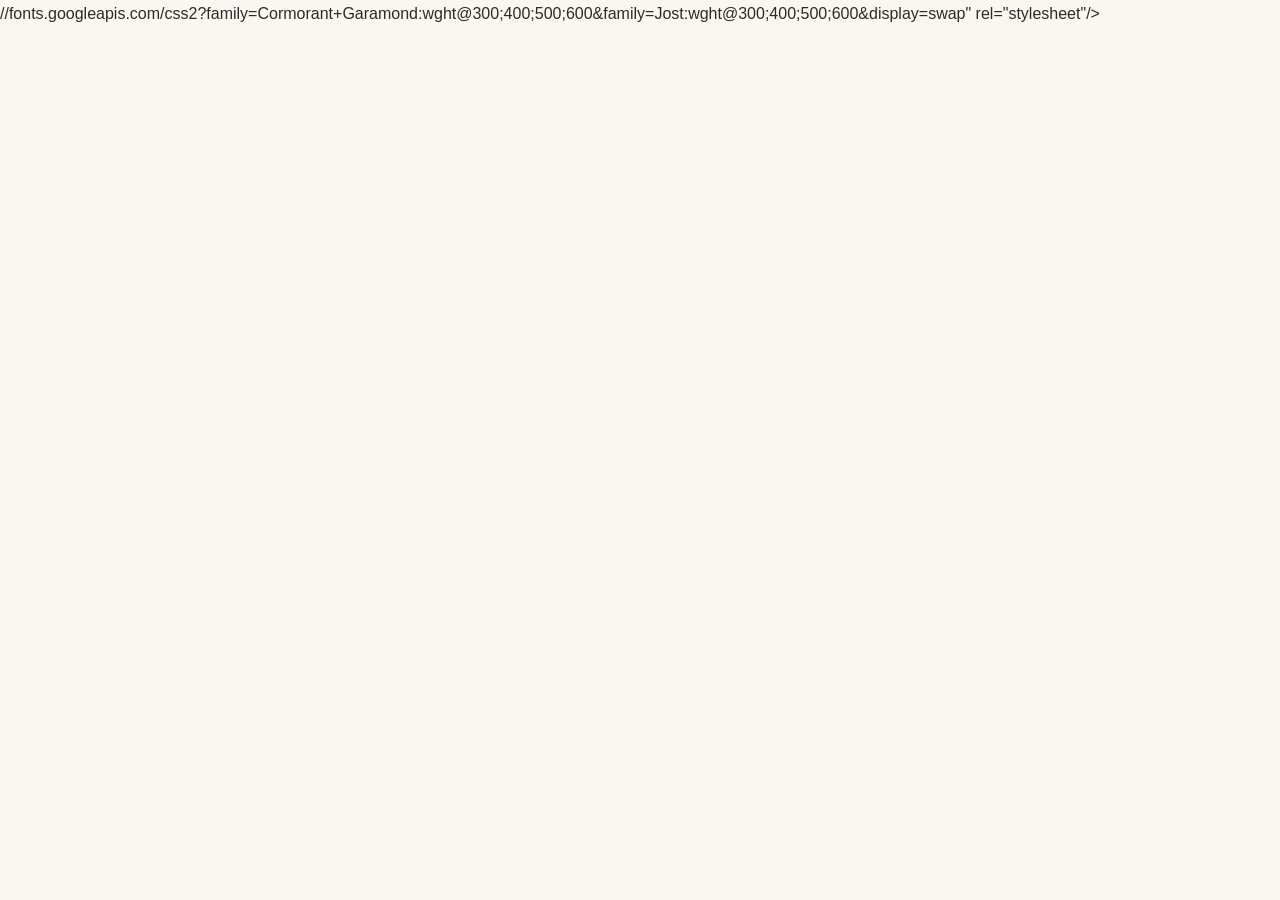
==== index.html @ b4d1a83e "Create index.html" ====
<!DOCTYPE html>
<html lang="en">
<head>
  <meta charset="UTF-8" />
  <meta name="viewport" content="width=device-width, initial-scale=1.0"/>
  <title>Henli Harvey Asueros | Virtual Assistant</title>
  //fonts.googleapis.com/css2?family=Cormorant+Garamond:wght@300;400;500;600&family=Jost:wght@300;400;500;600&display=swap" rel="stylesheet"/>
  <style>
    *, *::before, *::after { box-sizing: border-box; margin: 0; padding: 0; }

    :root {
      --cream:       #FAF7F2;
      --blush:       #E8C9C1;
      --dusty-rose:  #C9897A;
      --mocha:       #7B4F3A;
      --charcoal:    #2E2A27;
      --warm-gray:   #9E9189;
      --white:       #FFFFFF;
      --card-bg:     #FDF5F0;
      --border:      #EDD9D1;
    }

    html { scroll-behavior: smooth; }

    body {
      font-family: 'Jost', sans-serif;
      background: var(--cream);
      color: var(--charcoal);
      line-height: 1.7;
    }

    /* ── NAV ── */
    nav {
      position: sticky; top: 0; z-index: 100;
      background: rgba(250,247,242,0.92);
      backdrop-filter: blur(8px);
      border-bottom: 1px solid var(--border);
      padding: 0 5%;
      display: flex; align-items: center; justify-content: space-between;
      height: 64px;
    }
    .nav-logo {
      font-family: 'Cormorant Garamond', serif;
      font-size: 1.3rem; font-weight: 600;
      color: var(--mocha); letter-spacing: 0.04em;
    }
    .nav-links { display: flex; gap: 2rem; list-style: none; }
    .nav-links a {
      text-decoration: none; font-size: 0.85rem; font-weight: 500;
      color: var(--warm-gray); letter-spacing: 0.08em; text-transform: uppercase;
      transition: color 0.2s;
    }
    .nav-links a:hover { color: var(--dusty-rose); }

    /* ── HERO ── */
    #hero {
      min-height: 100vh;
      display: flex; align-items: center; justify-content: center;
      text-align: center;
      padding: 6rem 5% 4rem;
      background: linear-gradient(160deg, var(--cream) 55%, #F0DDD7 100%);
      position: relative; overflow: hidden;
    }
    #hero::before {
      content: '';
      position: absolute; inset: 0;
      background: radial-gradient(ellipse at 70% 30%, rgba(232,201,193,0.4) 0%, transparent 60%);
      pointer-events: none;
    }
    .hero-tag {
      display: inline-block;
      font-size: 0.75rem; font-weight: 600; letter-spacing: 0.15em; text-transform: uppercase;
      color: var(--dusty-rose);
      background: rgba(201,137,122,0.12);
      border: 1px solid var(--blush);
      border-radius: 50px; padding: 0.35rem 1.1rem;
      margin-bottom: 1.6rem;
    }
    .hero-name {
      font-family: 'Cormorant Garamond', serif;
      font-size: clamp(3rem, 8vw, 6rem);
      font-weight: 300; line-height: 1.1;
      color: var(--charcoal); margin-bottom: 0.6rem;
    }
    .hero-name span { color: var(--dusty-rose); }
    .hero-title {
      font-size: 1rem; font-weight: 400; letter-spacing: 0.12em; text-transform: uppercase;
      color: var(--warm-gray); margin-bottom: 1.8rem;
    }
    .hero-summary {
      max-width: 620px; margin: 0 auto 2.5rem;
      font-size: 1rem; color: var(--charcoal); opacity: 0.8; line-height: 1.8;
    }
    .hero-badges {
      display: flex; flex-wrap: wrap; gap: 0.6rem; justify-content: center;
      margin-bottom: 2.5rem;
    }
    .badge {
      font-size: 0.75rem; font-weight: 500; letter-spacing: 0.06em;
      color: var(--mocha);
      background: var(--white);
      border: 1px solid var(--border);
      border-radius: 50px; padding: 0.3rem 1rem;
    }
    .btn {
      display: inline-block; text-decoration: none;
      font-size: 0.82rem; font-weight: 600; letter-spacing: 0.1em; text-transform: uppercase;
      padding: 0.85rem 2.2rem; border-radius: 50px;
      transition: all 0.25s;
    }
    .btn-primary {
      background: var(--dusty-rose); color: var(--white);
      border: 2px solid var(--dusty-rose);
    }
    .btn-primary:hover { background: var(--mocha); border-color: var(--mocha); }
    .btn-outline {
      background: transparent; color: var(--dusty-rose);
      border: 2px solid var(--blush); margin-left: 1rem;
    }
    .btn-outline:hover { border-color: var(--dusty-rose); background: rgba(201,137,122,0.06); }
    .hero-cta { display: flex; flex-wrap: wrap; gap: 0.8rem; justify-content: center; }

    /* ── SECTION SHARED ── */
    section { padding: 6rem 5%; }
    .section-label {
      font-size: 0.72rem; font-weight: 600; letter-spacing: 0.2em; text-transform: uppercase;
      color: var(--dusty-rose); margin-bottom: 0.6rem;
    }
    .section-heading {
      font-family: 'Cormorant Garamond', serif;
      font-size: clamp(2rem, 4vw, 3rem); font-weight: 400;
      color: var(--charcoal); margin-bottom: 1rem; line-height: 1.2;
    }
    .section-sub {
      font-size: 0.95rem; color: var(--warm-gray);
      max-width: 540px; margin-bottom: 3rem; line-height: 1.8;
    }
    .divider {
      width: 50px; height: 2px;
      background: linear-gradient(90deg, var(--dusty-rose), var(--blush));
      border-radius: 2px; margin: 0.8rem 0 1.2rem;
    }

    /* ── SERVICES ── */
    #services { background: var(--white); }
    .services-grid {
      display: grid;
      grid-template-columns: repeat(auto-fill, minmax(240px, 1fr));
      gap: 1.5rem;
    }
    .service-card {
      background: var(--card-bg);
      border: 1px solid var(--border);
      border-radius: 16px; padding: 2rem 1.6rem;
      transition: transform 0.2s, box-shadow 0.2s;
    }
    .service-card:hover {
      transform: translateY(-4px);
      box-shadow: 0 12px 32px rgba(123,79,58,0.1);
    }
    .service-icon {
      font-size: 1.6rem; margin-bottom: 1rem;
    }
    .service-card h3 {
      font-size: 0.95rem; font-weight: 600; color: var(--mocha);
      letter-spacing: 0.04em; margin-bottom: 0.5rem;
    }
    .service-card p { font-size: 0.87rem; color: var(--warm-gray); line-height: 1.7; }

    /* ── STRENGTHS ── */
    #strengths {
      background: linear-gradient(135deg, #F9EDE8 0%, var(--cream) 100%);
    }
    .strengths-grid {
      display: grid; grid-template-columns: repeat(auto-fill, minmax(280px, 1fr));
      gap: 1.4rem;
    }
    .strength-item {
      display: flex; align-items: flex-start; gap: 1rem;
      background: var(--white); border: 1px solid var(--border);
      border-radius: 12px; padding: 1.4rem 1.6rem;
    }
    .strength-dot {
      width: 10px; height: 10px; border-radius: 50%;
      background: var(--dusty-rose); flex-shrink: 0; margin-top: 6px;
    }
    .strength-item p { font-size: 0.9rem; color: var(--charcoal); line-height: 1.6; }

    /* ── TOOLS ── */
    #tools { background: var(--white); }
    .tools-grid {
      display: flex; flex-wrap: wrap; gap: 0.8rem;
    }
    .tool-pill {
      font-size: 0.82rem; font-weight: 500;
      color: var(--mocha);
      background: var(--card-bg);
      border: 1px solid var(--border);
      border-radius: 50px; padding: 0.45rem 1.2rem;
      letter-spacing: 0.04em;
      transition: background 0.2s, color 0.2s;
    }
    .tool-pill:hover { background: var(--blush); color: var(--white); }

    /* ── SYSTEMS SHOWCASE ── */
    #systems { background: var(--cream); }
    .systems-grid {
      display: grid; grid-template-columns: repeat(auto-fill, minmax(300px, 1fr));
      gap: 1.8rem;
    }
    .system-card {
      background: var(--white); border: 1px solid var(--border);
      border-radius: 20px; overflow: hidden;
      transition: transform 0.2s, box-shadow 0.2s;
    }
    .system-card:hover {
      transform: translateY(-5px);
      box-shadow: 0 16px 40px rgba(123,79,58,0.12);
    }
    .system-card-header {
      padding: 1.8rem 1.8rem 1rem;
      border-bottom: 1px solid var(--border);
      background: linear-gradient(135deg, #FDF0EC, var(--card-bg));
    }
    .system-card-header .icon { font-size: 2rem; margin-bottom: 0.8rem; }
    .system-card-header h3 {
      font-family: 'Cormorant Garamond', serif;
      font-size: 1.3rem; font-weight: 500; color: var(--mocha); margin-bottom: 0.4rem;
    }
    .system-card-body { padding: 1.4rem 1.8rem 1.8rem; }
    .system-card-body p { font-size: 0.87rem; color: var(--warm-gray); line-height: 1.7; }
    .system-tags { display: flex; flex-wrap: wrap; gap: 0.4rem; margin-top: 1rem; }
    .system-tag {
      font-size: 0.72rem; font-weight: 500;
      color: var(--dusty-rose); background: rgba(201,137,122,0.1);
      border-radius: 50px; padding: 0.2rem 0.75rem; letter-spacing: 0.05em;
    }

    /* ── CRM METRICS ── */
    #metrics { background: linear-gradient(135deg, #F0DDD7, #FAF7F2); }
    .metrics-grid {
      display: grid; grid-template-columns: repeat(auto-fill, minmax(180px, 1fr));
      gap: 1.2rem;
    }
    .metric-card {
      background: var(--white); border: 1px solid var(--border);
      border-radius: 16px; padding: 1.6rem 1.4rem; text-align: center;
    }
    .metric-value {
      font-family: 'Cormorant Garamond', serif;
      font-size: 2.6rem; font-weight: 600; color: var(--dusty-rose);
      line-height: 1;
    }
    .metric-label { font-size: 0.78rem; color: var(--warm-gray); margin-top: 0.4rem; letter-spacing: 0.05em; }

    /* ── PRIORITY FRAMEWORK ── */
    #priority { background: var(--white); }
    .priority-table {
      width: 100%; border-collapse: collapse; margin-top: 0.5rem;
      font-size: 0.88rem;
    }
    .priority-table th {
      text-align: left; font-size: 0.72rem; font-weight: 600;
      letter-spacing: 0.1em; text-transform: uppercase;
      color: var(--dusty-rose); padding: 0.8rem 1.2rem;
      background: var(--card-bg); border-bottom: 2px solid var(--border);
    }
    .priority-table td {
      padding: 1rem 1.2rem; border-bottom: 1px solid var(--border);
      color: var(--charcoal);
    }
    .priority-table tr:last-child td { border-bottom: none; }
    .priority-table tr:hover td { background: var(--card-bg); }
    .priority-badge {
      display: inline-block; font-size: 0.72rem; font-weight: 600;
      border-radius: 50px; padding: 0.2rem 0.75rem; letter-spacing: 0.06em;
    }
    .p-urgent { background: #FDECEA; color: #C0392B; }
    .p-high   { background: #FEF3E2; color: #D4841A; }
    .p-medium { background: #EAF3FB; color: #2471A
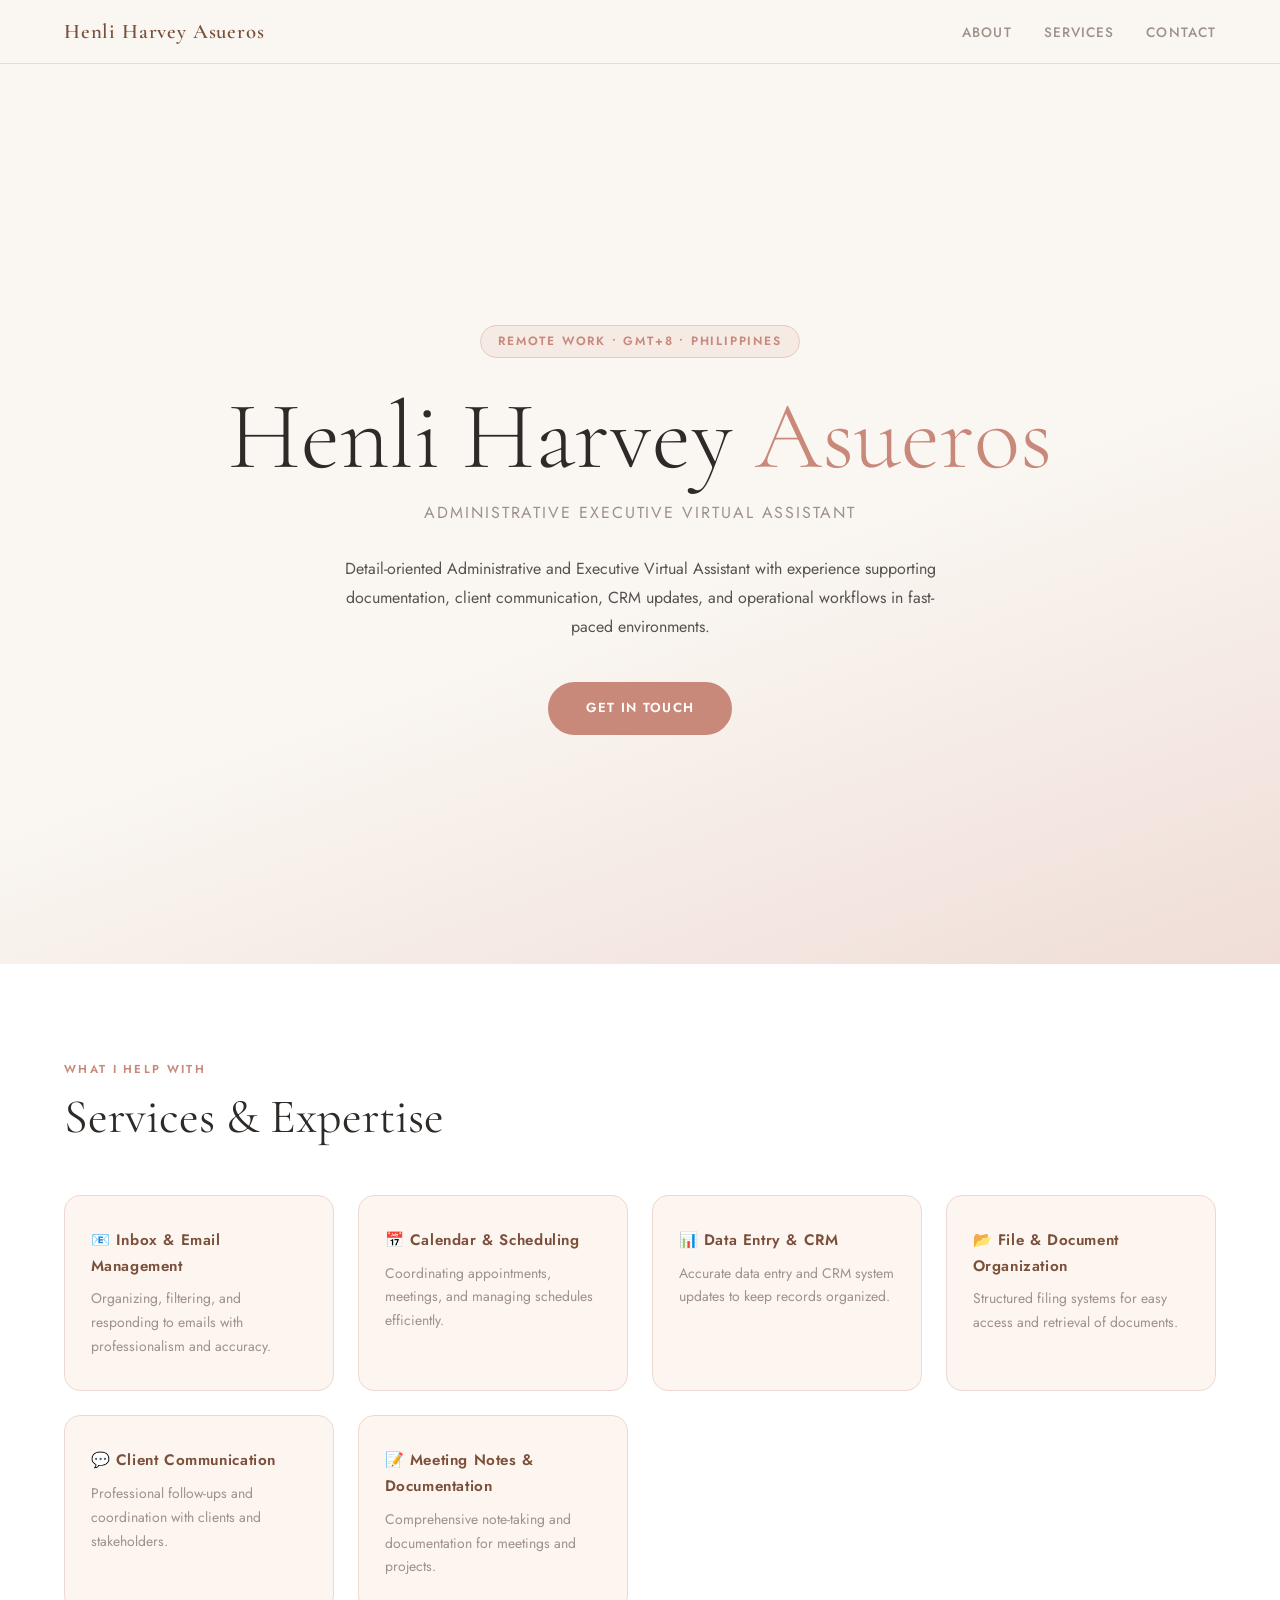
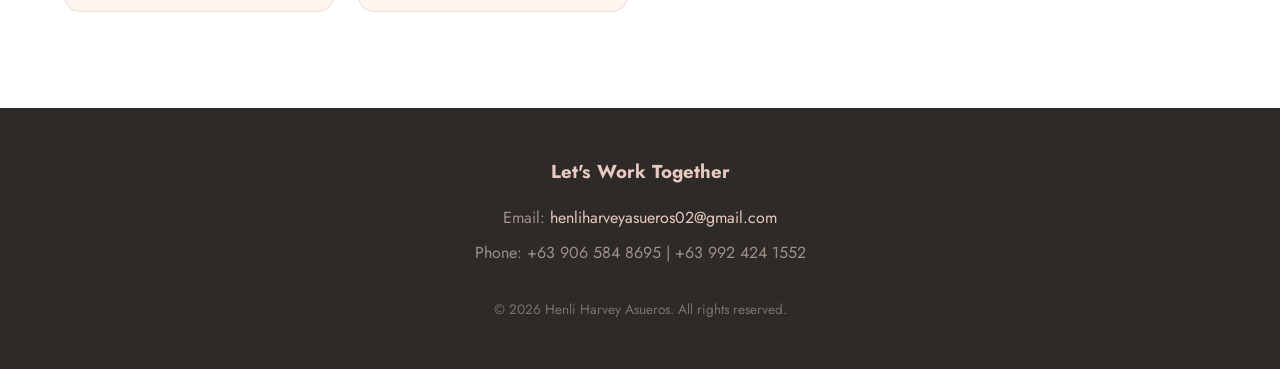
==== commit a17212fa: "Update index.html" ====
--- a/index.html
+++ b/index.html
@@ -4,7 +4,7 @@
   <meta charset="UTF-8" />
   <meta name="viewport" content="width=device-width, initial-scale=1.0"/>
   <title>Henli Harvey Asueros | Virtual Assistant</title>
-  //fonts.googleapis.com/css2?family=Cormorant+Garamond:wght@300;400;500;600&family=Jost:wght@300;400;500;600&display=swap" rel="stylesheet"/>
+  <link href="https://fonts.googleapis.com/css2?family=Cormorant+Garamond:wght@300;400;500;600&family=Jost:wght@300;400;500;600&display=swap" rel="stylesheet"/>
   <style>
     *, *::before, *::after { box-sizing: border-box; margin: 0; padding: 0; }
 
@@ -29,7 +29,6 @@
       line-height: 1.7;
     }
 
-    /* ── NAV ── */
     nav {
       position: sticky; top: 0; z-index: 100;
       background: rgba(250,247,242,0.92);
@@ -52,7 +51,6 @@
     }
     .nav-links a:hover { color: var(--dusty-rose); }
 
-    /* ── HERO ── */
     #hero {
       min-height: 100vh;
       display: flex; align-items: center; justify-content: center;
@@ -60,12 +58,6 @@
       padding: 6rem 5% 4rem;
       background: linear-gradient(160deg, var(--cream) 55%, #F0DDD7 100%);
       position: relative; overflow: hidden;
-    }
-    #hero::before {
-      content: '';
-      position: absolute; inset: 0;
-      background: radial-gradient(ellipse at 70% 30%, rgba(232,201,193,0.4) 0%, transparent 60%);
-      pointer-events: none;
     }
     .hero-tag {
       display: inline-block;
@@ -91,17 +83,6 @@
       max-width: 620px; margin: 0 auto 2.5rem;
       font-size: 1rem; color: var(--charcoal); opacity: 0.8; line-height: 1.8;
     }
-    .hero-badges {
-      display: flex; flex-wrap: wrap; gap: 0.6rem; justify-content: center;
-      margin-bottom: 2.5rem;
-    }
-    .badge {
-      font-size: 0.75rem; font-weight: 500; letter-spacing: 0.06em;
-      color: var(--mocha);
-      background: var(--white);
-      border: 1px solid var(--border);
-      border-radius: 50px; padding: 0.3rem 1rem;
-    }
     .btn {
       display: inline-block; text-decoration: none;
       font-size: 0.82rem; font-weight: 600; letter-spacing: 0.1em; text-transform: uppercase;
@@ -113,14 +94,7 @@
       border: 2px solid var(--dusty-rose);
     }
     .btn-primary:hover { background: var(--mocha); border-color: var(--mocha); }
-    .btn-outline {
-      background: transparent; color: var(--dusty-rose);
-      border: 2px solid var(--blush); margin-left: 1rem;
-    }
-    .btn-outline:hover { border-color: var(--dusty-rose); background: rgba(201,137,122,0.06); }
-    .hero-cta { display: flex; flex-wrap: wrap; gap: 0.8rem; justify-content: center; }
-
-    /* ── SECTION SHARED ── */
+
     section { padding: 6rem 5%; }
     .section-label {
       font-size: 0.72rem; font-weight: 600; letter-spacing: 0.2em; text-transform: uppercase;
@@ -129,19 +103,9 @@
     .section-heading {
       font-family: 'Cormorant Garamond', serif;
       font-size: clamp(2rem, 4vw, 3rem); font-weight: 400;
-      color: var(--charcoal); margin-bottom: 1rem; line-height: 1.2;
-    }
-    .section-sub {
-      font-size: 0.95rem; color: var(--warm-gray);
-      max-width: 540px; margin-bottom: 3rem; line-height: 1.8;
-    }
-    .divider {
-      width: 50px; height: 2px;
-      background: linear-gradient(90deg, var(--dusty-rose), var(--blush));
-      border-radius: 2px; margin: 0.8rem 0 1.2rem;
-    }
-
-    /* ── SERVICES ── */
+      color: var(--charcoal); margin-bottom: 3rem; line-height: 1.2;
+    }
+
     #services { background: var(--white); }
     .services-grid {
       display: grid;
@@ -158,123 +122,82 @@
       transform: translateY(-4px);
       box-shadow: 0 12px 32px rgba(123,79,58,0.1);
     }
-    .service-icon {
-      font-size: 1.6rem; margin-bottom: 1rem;
-    }
     .service-card h3 {
       font-size: 0.95rem; font-weight: 600; color: var(--mocha);
       letter-spacing: 0.04em; margin-bottom: 0.5rem;
     }
     .service-card p { font-size: 0.87rem; color: var(--warm-gray); line-height: 1.7; }
 
-    /* ── STRENGTHS ── */
-    #strengths {
-      background: linear-gradient(135deg, #F9EDE8 0%, var(--cream) 100%);
-    }
-    .strengths-grid {
-      display: grid; grid-template-columns: repeat(auto-fill, minmax(280px, 1fr));
-      gap: 1.4rem;
-    }
-    .strength-item {
-      display: flex; align-items: flex-start; gap: 1rem;
-      background: var(--white); border: 1px solid var(--border);
-      border-radius: 12px; padding: 1.4rem 1.6rem;
-    }
-    .strength-dot {
-      width: 10px; height: 10px; border-radius: 50%;
-      background: var(--dusty-rose); flex-shrink: 0; margin-top: 6px;
-    }
-    .strength-item p { font-size: 0.9rem; color: var(--charcoal); line-height: 1.6; }
-
-    /* ── TOOLS ── */
-    #tools { background: var(--white); }
-    .tools-grid {
-      display: flex; flex-wrap: wrap; gap: 0.8rem;
-    }
-    .tool-pill {
-      font-size: 0.82rem; font-weight: 500;
-      color: var(--mocha);
-      background: var(--card-bg);
-      border: 1px solid var(--border);
-      border-radius: 50px; padding: 0.45rem 1.2rem;
-      letter-spacing: 0.04em;
-      transition: background 0.2s, color 0.2s;
-    }
-    .tool-pill:hover { background: var(--blush); color: var(--white); }
-
-    /* ── SYSTEMS SHOWCASE ── */
-    #systems { background: var(--cream); }
-    .systems-grid {
-      display: grid; grid-template-columns: repeat(auto-fill, minmax(300px, 1fr));
-      gap: 1.8rem;
-    }
-    .system-card {
-      background: var(--white); border: 1px solid var(--border);
-      border-radius: 20px; overflow: hidden;
-      transition: transform 0.2s, box-shadow 0.2s;
-    }
-    .system-card:hover {
-      transform: translateY(-5px);
-      box-shadow: 0 16px 40px rgba(123,79,58,0.12);
-    }
-    .system-card-header {
-      padding: 1.8rem 1.8rem 1rem;
-      border-bottom: 1px solid var(--border);
-      background: linear-gradient(135deg, #FDF0EC, var(--card-bg));
-    }
-    .system-card-header .icon { font-size: 2rem; margin-bottom: 0.8rem; }
-    .system-card-header h3 {
-      font-family: 'Cormorant Garamond', serif;
-      font-size: 1.3rem; font-weight: 500; color: var(--mocha); margin-bottom: 0.4rem;
-    }
-    .system-card-body { padding: 1.4rem 1.8rem 1.8rem; }
-    .system-card-body p { font-size: 0.87rem; color: var(--warm-gray); line-height: 1.7; }
-    .system-tags { display: flex; flex-wrap: wrap; gap: 0.4rem; margin-top: 1rem; }
-    .system-tag {
-      font-size: 0.72rem; font-weight: 500;
-      color: var(--dusty-rose); background: rgba(201,137,122,0.1);
-      border-radius: 50px; padding: 0.2rem 0.75rem; letter-spacing: 0.05em;
-    }
-
-    /* ── CRM METRICS ── */
-    #metrics { background: linear-gradient(135deg, #F0DDD7, #FAF7F2); }
-    .metrics-grid {
-      display: grid; grid-template-columns: repeat(auto-fill, minmax(180px, 1fr));
-      gap: 1.2rem;
-    }
-    .metric-card {
-      background: var(--white); border: 1px solid var(--border);
-      border-radius: 16px; padding: 1.6rem 1.4rem; text-align: center;
-    }
-    .metric-value {
-      font-family: 'Cormorant Garamond', serif;
-      font-size: 2.6rem; font-weight: 600; color: var(--dusty-rose);
-      line-height: 1;
-    }
-    .metric-label { font-size: 0.78rem; color: var(--warm-gray); margin-top: 0.4rem; letter-spacing: 0.05em; }
-
-    /* ── PRIORITY FRAMEWORK ── */
-    #priority { background: var(--white); }
-    .priority-table {
-      width: 100%; border-collapse: collapse; margin-top: 0.5rem;
-      font-size: 0.88rem;
-    }
-    .priority-table th {
-      text-align: left; font-size: 0.72rem; font-weight: 600;
-      letter-spacing: 0.1em; text-transform: uppercase;
-      color: var(--dusty-rose); padding: 0.8rem 1.2rem;
-      background: var(--card-bg); border-bottom: 2px solid var(--border);
-    }
-    .priority-table td {
-      padding: 1rem 1.2rem; border-bottom: 1px solid var(--border);
-      color: var(--charcoal);
-    }
-    .priority-table tr:last-child td { border-bottom: none; }
-    .priority-table tr:hover td { background: var(--card-bg); }
-    .priority-badge {
-      display: inline-block; font-size: 0.72rem; font-weight: 600;
-      border-radius: 50px; padding: 0.2rem 0.75rem; letter-spacing: 0.06em;
-    }
-    .p-urgent { background: #FDECEA; color: #C0392B; }
-    .p-high   { background: #FEF3E2; color: #D4841A; }
-    .p-medium { background: #EAF3FB; color: #2471A
+    footer {
+      background: var(--charcoal);
+      color: var(--warm-gray);
+      padding: 3rem 5%;
+      text-align: center;
+    }
+    footer a { color: var(--blush); text-decoration: none; }
+    footer a:hover { color: var(--dusty-rose); }
+  </style>
+</head>
+<body>
+
+  <nav>
+    <div class="nav-logo">Henli Harvey Asueros</div>
+    <ul class="nav-links">
+      <li><a href="#about">About</a></li>
+      <li><a href="#services">Services</a></li>
+      <li><a href="#contact">Contact</a></li>
+    </ul>
+  </nav>
+
+  <section id="hero">
+    <div>
+      <div class="hero-tag">Remote Work • GMT+8 • Philippines</div>
+      <h1 class="hero-name">Henli Harvey <span>Asueros</span></h1>
+      <p class="hero-title">Administrative Executive Virtual Assistant</p>
+      <p class="hero-summary">
+        Detail-oriented Administrative and Executive Virtual Assistant with experience supporting documentation, client communication, CRM updates, and operational workflows in fast-paced environments.
+      </p>
+      <a href="mailto:henliharveyasueros02@gmail.com" class="btn btn-primary">Get in Touch</a>
+    </div>
+  </section>
+
+  <section id="services">
+    <div class="section-label">What I Help With</div>
+    <h2 class="section-heading">Services & Expertise</h2>
+    <div class="services-grid">
+      <div class="service-card">
+        <h3>📧 Inbox & Email Management</h3>
+        <p>Organizing, filtering, and responding to emails with professionalism and accuracy.</p>
+      </div>
+      <div class="service-card">
+        <h3>📅 Calendar & Scheduling</h3>
+        <p>Coordinating appointments, meetings, and managing schedules efficiently.</p>
+      </div>
+      <div class="service-card">
+        <h3>📊 Data Entry & CRM</h3>
+        <p>Accurate data entry and CRM system updates to keep records organized.</p>
+      </div>
+      <div class="service-card">
+        <h3>📂 File & Document Organization</h3>
+        <p>Structured filing systems for easy access and retrieval of documents.</p>
+      </div>
+      <div class="service-card">
+        <h3>💬 Client Communication</h3>
+        <p>Professional follow-ups and coordination with clients and stakeholders.</p>
+      </div>
+      <div class="service-card">
+        <h3>📝 Meeting Notes & Documentation</h3>
+        <p>Comprehensive note-taking and documentation for meetings and projects.</p>
+      </div>
+    </div>
+  </section>
+
+  <footer id="contact">
+    <h3 style="color: var(--blush); margin-bottom: 1rem;">Let's Work Together</h3>
+    <p>Email: <a href="mailto:henliharveyasueros02@gmail.com">henliharveyasueros02@gmail.com</a></p>
+    <p style="margin-top: 0.5rem;">Phone: +63 906 584 8695 | +63 992 424 1552</p>
+    <p style="margin-top: 2rem; font-size: 0.85rem; opacity: 0.7;">&copy; 2026 Henli Harvey Asueros. All rights reserved.</p>
+  </footer>
+
+</body>
+</html>
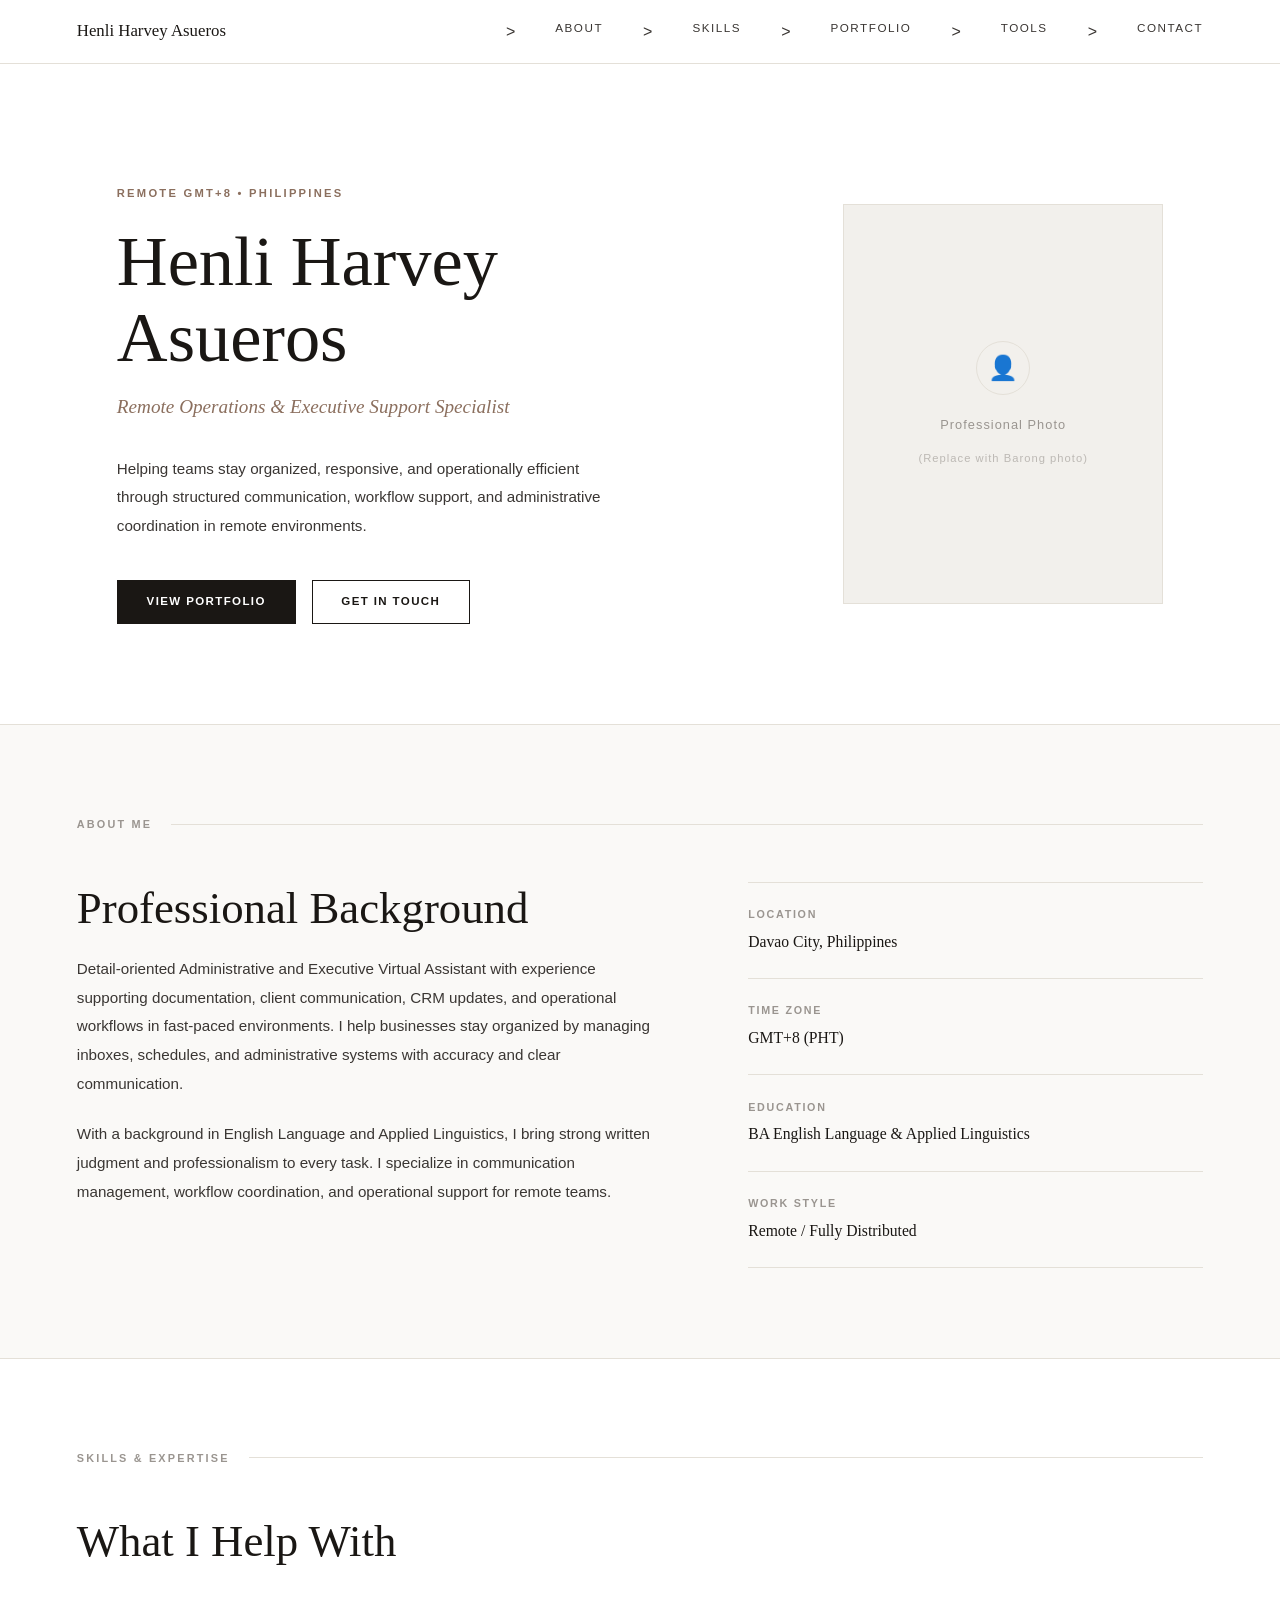
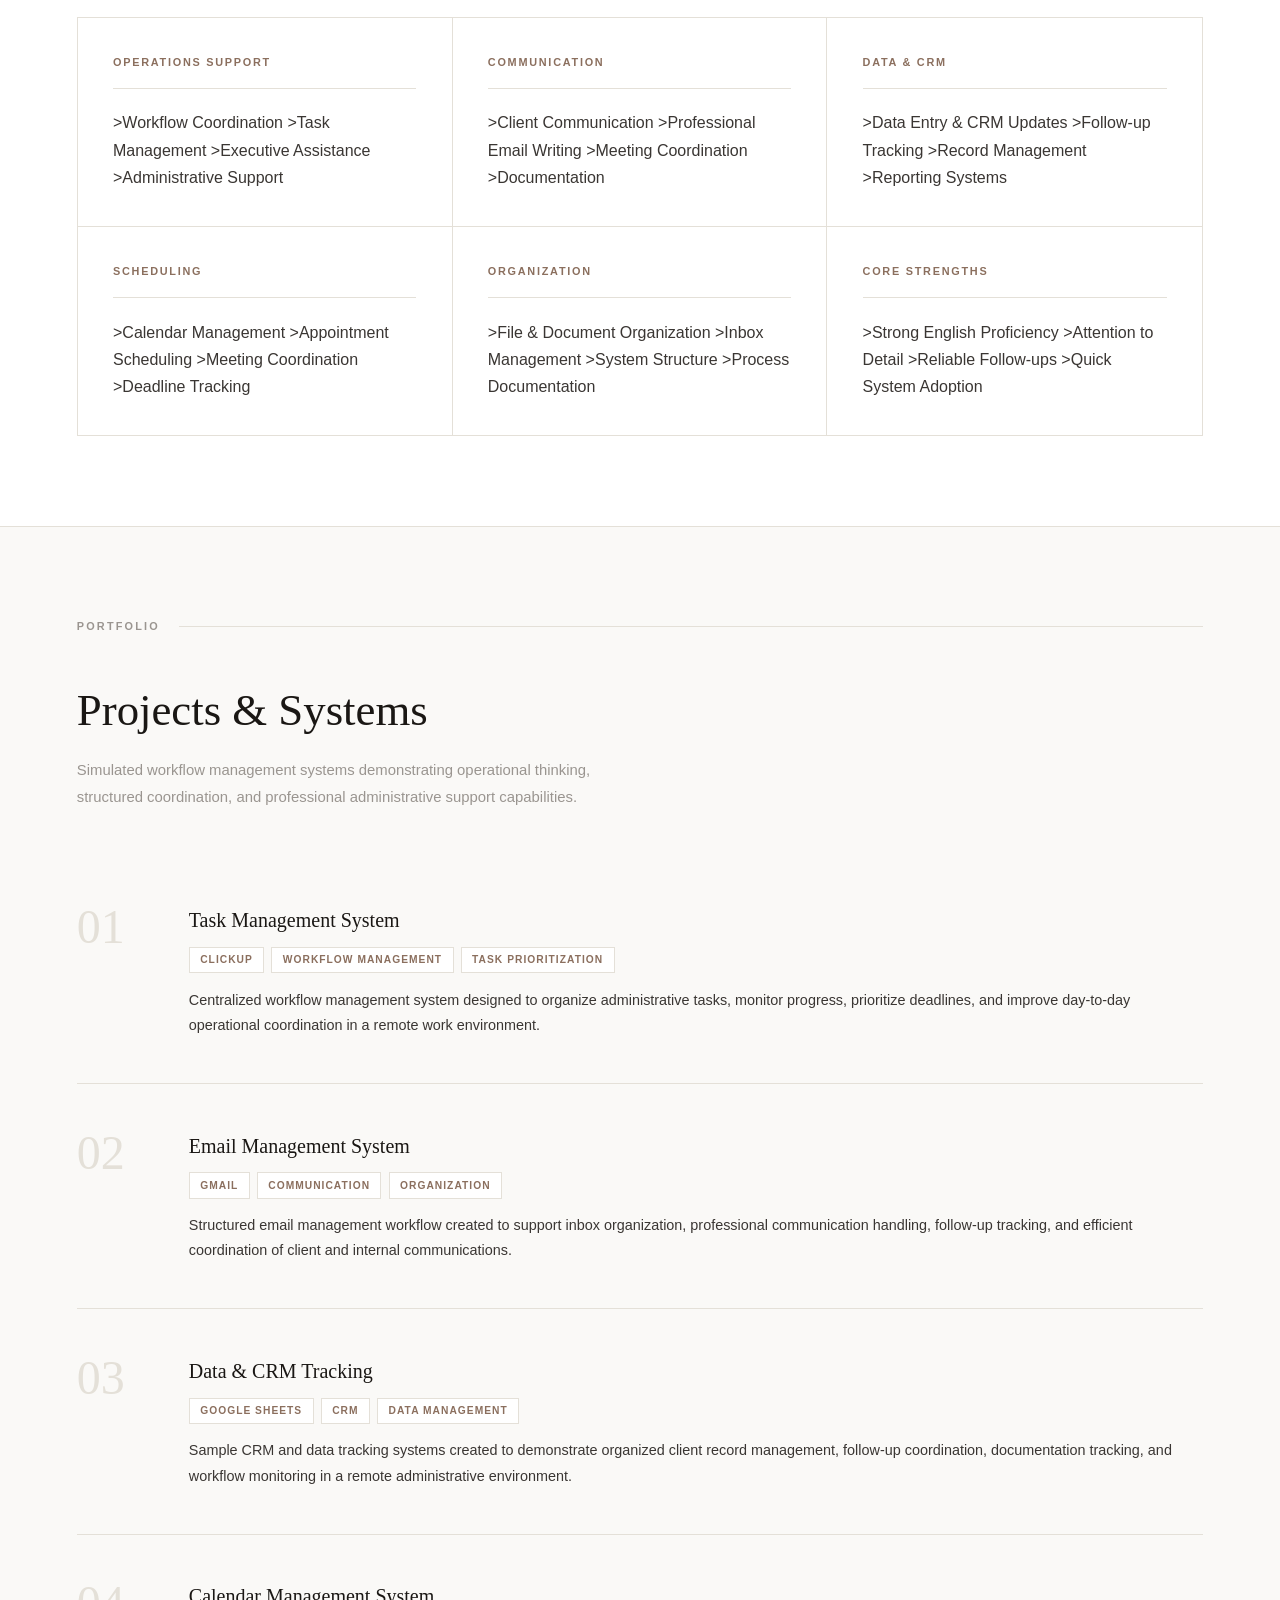
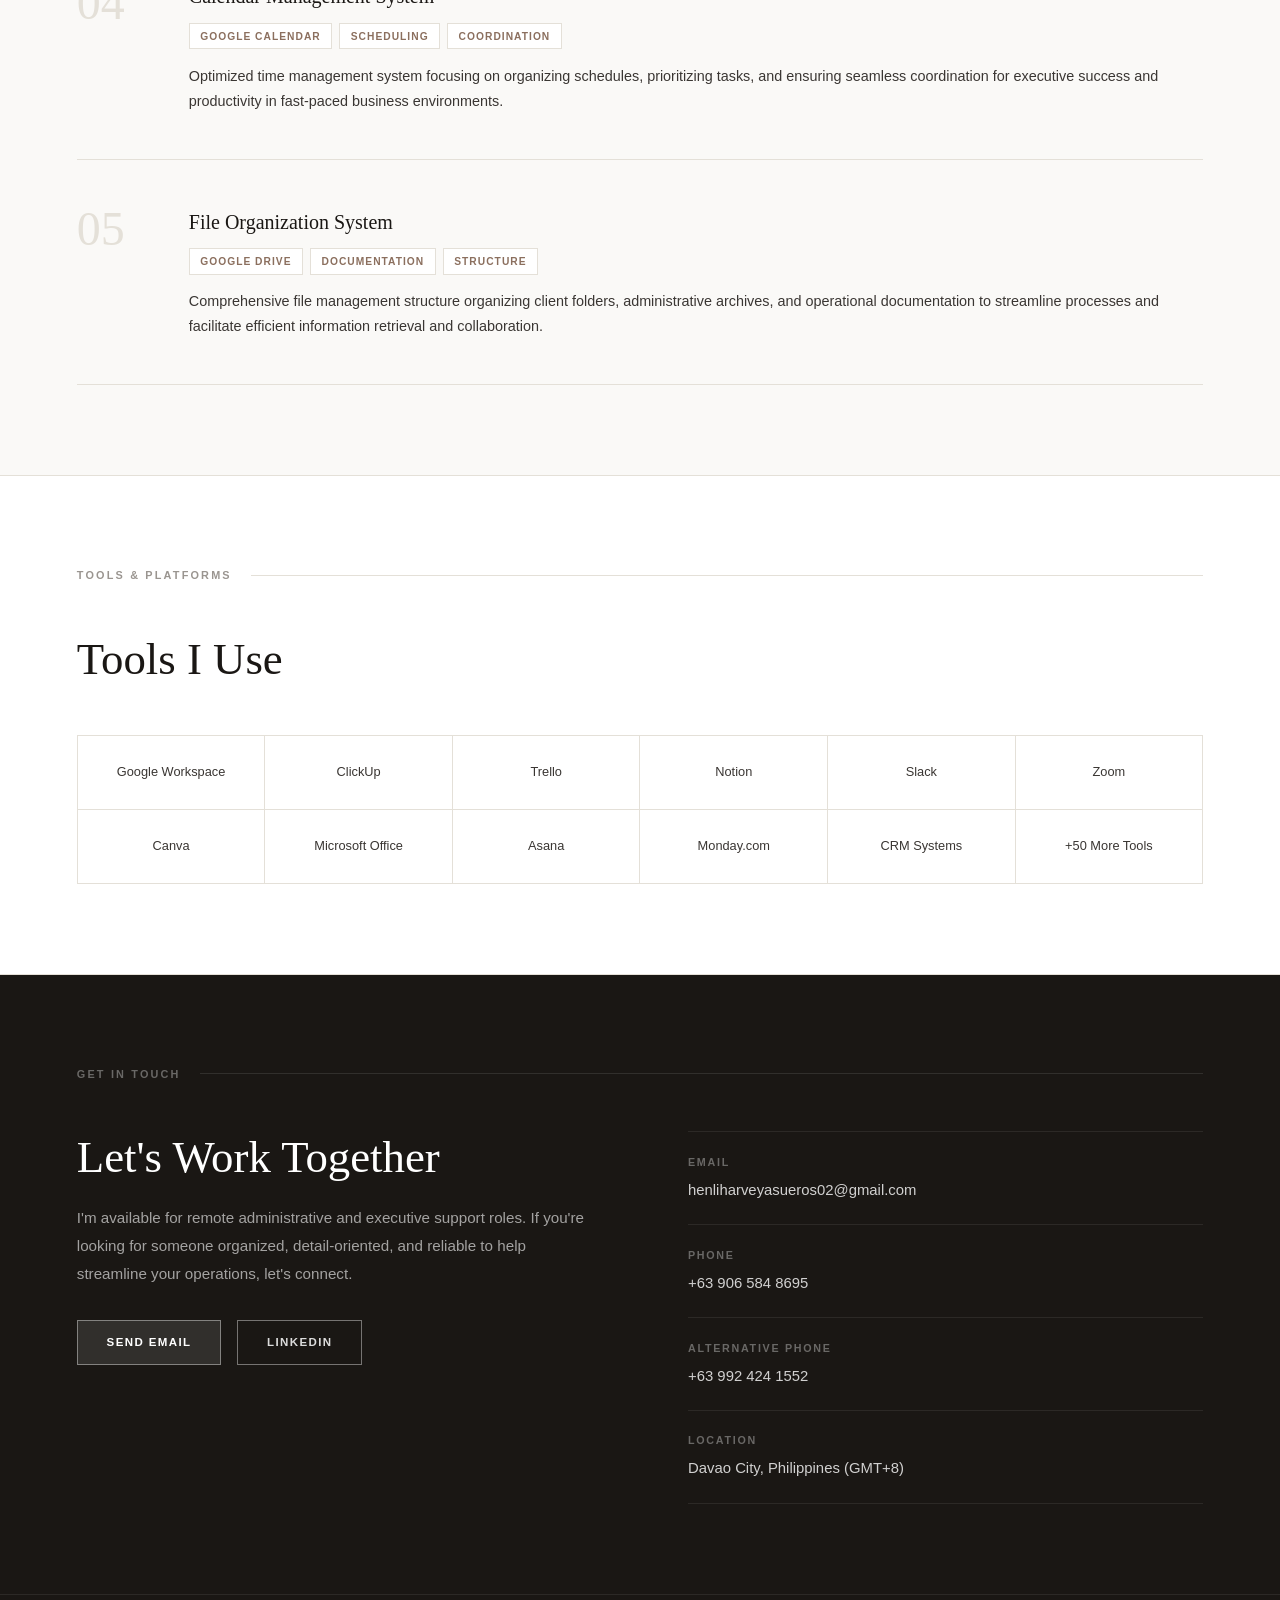
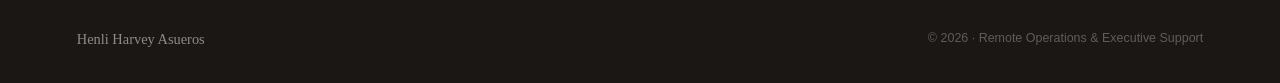
==== commit c36d61be: "Update index.html" ====
--- a/index.html
+++ b/index.html
@@ -1,203 +1,408 @@
 <!DOCTYPE html>
 <html lang="en">
 <head>
-  <meta charset="UTF-8" />
-  <meta name="viewport" content="width=device-width, initial-scale=1.0"/>
-  <title>Henli Harvey Asueros | Virtual Assistant</title>
-  <link href="https://fonts.googleapis.com/css2?family=Cormorant+Garamond:wght@300;400;500;600&family=Jost:wght@300;400;500;600&display=swap" rel="stylesheet"/>
+  <meta charset="UTF-8">
+  <meta name="viewport" content="width=device-width, initial-scale=1.0">
+  <title>Henli Harvey Asueros | Remote Operations & Executive Support</title>
+  //fonts.googleapis.com">
+  //fonts.gstatic.com" crossorigin>
+  //fonts.googleapis.com/css2?family=Playfair+Display:ital,wght@0,400;0,500;1,400&family=Inter:wght@300;400;500;600&display=swap" rel="stylesheet">
   <style>
     *, *::before, *::after { box-sizing: border-box; margin: 0; padding: 0; }
-
     :root {
-      --cream:       #FAF7F2;
-      --blush:       #E8C9C1;
-      --dusty-rose:  #C9897A;
-      --mocha:       #7B4F3A;
-      --charcoal:    #2E2A27;
-      --warm-gray:   #9E9189;
-      --white:       #FFFFFF;
-      --card-bg:     #FDF5F0;
-      --border:      #EDD9D1;
+      --white: #ffffff; --off-white: #faf9f7; --light-gray: #f2f0ec;
+      --border: #e4e0d8; --muted: #9a9590; --body: #3a3633;
+      --heading: #1a1714; --accent: #8b6f5e;
     }
-
     html { scroll-behavior: smooth; }
-
-    body {
-      font-family: 'Jost', sans-serif;
-      background: var(--cream);
-      color: var(--charcoal);
-      line-height: 1.7;
+    body { font-family: 'Inter', sans-serif; font-size: 16px; line-height: 1.7; color: var(--body); background-color: var(--white); }
+    nav { position: fixed; top: 0; left: 0; right: 0; z-index: 100; background: var(--white); border-bottom: 1px solid var(--border); padding: 0 6%; display: flex; align-items: center; justify-content: space-between; height: 64px; }
+    .nav-logo { font-family: 'Playfair Display', serif; font-size: 1.05rem; font-weight: 500; color: var(--heading); text-decoration: none; }
+    .nav-links { display: flex; gap: 2.5rem; list-style: none; }
+    .nav-links a { font-size: 0.73rem; font-weight: 500; letter-spacing: 0.13em; text-transform: uppercase; color: var(--body); text-decoration: none; transition: color 0.2s; }
+    .nav-links a:hover { color: var(--accent); }
+    #hero { padding-top: 130px; padding-bottom: 100px; padding-left: 6%; padding-right: 6%; max-width: 1200px; margin: 0 auto; display: grid; grid-template-columns: 1.1fr 0.9fr; gap: 6rem; align-items: center; }
+    .hero-eyebrow { font-size: 0.7rem; font-weight: 600; letter-spacing: 0.2em; text-transform: uppercase; color: var(--accent); margin-bottom: 1.2rem; }
+    .hero-name { font-family: 'Playfair Display', serif; font-size: clamp(2.8rem, 5.5vw, 4.5rem); font-weight: 400; color: var(--heading); line-height: 1.08; margin-bottom: 1rem; }
+    .hero-title { font-family: 'Playfair Display', serif; font-size: clamp(1rem, 1.8vw, 1.2rem); font-style: italic; color: var(--accent); margin-bottom: 2rem; }
+    .hero-desc { font-size: 0.95rem; line-height: 1.85; color: var(--body); max-width: 500px; margin-bottom: 2.5rem; }
+    .hero-ctas { display: flex; gap: 1rem; flex-wrap: wrap; }
+    .btn { display: inline-block; padding: 0.72rem 1.8rem; font-size: 0.72rem; font-weight: 600; letter-spacing: 0.12em; text-transform: uppercase; text-decoration: none; border: 1.5px solid var(--heading); color: var(--heading); background: transparent; transition: all 0.22s; cursor: pointer; }
+    .btn:hover { background: var(--heading); color: var(--white); }
+    .btn-filled { background: var(--heading); color: var(--white); }
+    .btn-filled:hover { background: var(--accent); border-color: var(--accent); }
+    .hero-visual { display: flex; justify-content: flex-end; }
+    .photo-frame { width: 320px; height: 400px; background: var(--light-gray); border: 1px solid var(--border); display: flex; align-items: center; justify-content: center; flex-direction: column; gap: 0.8rem; color: var(--muted); font-size: 0.8rem; letter-spacing: 0.08em; text-align: center; padding: 2rem; }
+    .photo-icon { width: 54px; height: 54px; border: 1.5px solid var(--border); border-radius: 50%; display: flex; align-items: center; justify-content: center; font-size: 1.5rem; margin-bottom: 0.4rem; }
+    section { padding: 90px 6%; }
+    .section-inner { max-width: 1200px; margin: 0 auto; }
+    .section-divider { display: flex; align-items: center; gap: 1.2rem; margin-bottom: 3rem; }
+    .section-label { font-size: 0.68rem; font-weight: 600; letter-spacing: 0.2em; text-transform: uppercase; color: var(--muted); white-space: nowrap; }
+    .section-line { flex: 1; height: 1px; background: var(--border); }
+    .section-heading { font-family: 'Playfair Display', serif; font-size: clamp(1.8rem, 3.5vw, 2.8rem); font-weight: 400; color: var(--heading); line-height: 1.2; margin-bottom: 1.2rem; }
+    .section-sub { font-size: 0.93rem; color: var(--muted); line-height: 1.8; max-width: 540px; }
+    #about { background: var(--off-white); border-top: 1px solid var(--border); border-bottom: 1px solid var(--border); }
+    .about-grid { display: grid; grid-template-columns: 1.3fr 1fr; gap: 5rem; margin-top: 1.5rem; align-items: start; }
+    .about-text p { font-size: 0.95rem; line-height: 1.9; margin-bottom: 1.3rem; }
+    .about-facts { display: flex; flex-direction: column; }
+    .fact-item { padding: 1.4rem 0; border-bottom: 1px solid var(--border); }
+    .fact-item:first-child { border-top: 1px solid var(--border); }
+    .fact-label { font-size: 0.67rem; font-weight: 600; letter-spacing: 0.16em; text-transform: uppercase; color: var(--muted); margin-bottom: 0.35rem; }
+    .fact-value { font-family: 'Playfair Display', serif; font-size: 0.98rem; color: var(--heading); }
+    #skills { background: var(--white); }
+    .skills-grid { display: grid; grid-template-columns: repeat(3, 1fr); border: 1px solid var(--border); margin-top: 3rem; }
+    .skill-cat { padding: 2.2rem; border-right: 1px solid var(--border); border-bottom: 1px solid var(--border); }
+    .skill-cat:nth-child(3n) { border-right: none; }
+    .skill-cat:nth-last-child(-n+3) { border-bottom: none; }
+    .skill-cat-title { font-size: 0.68rem; font-weight: 600; letter-spacing: 0.16em; text-transform: uppercase; color: var(--accent); margin-bottom: 1.3rem; padding-bottom: 1rem; border-bottom: 1px solid var(--border); }
+    .skill-list { list-style: none; display: flex; flex-direction: column; gap: 0.55rem; }
+    .skill-list li { font-size: 0.87rem; color: var(--body); padding-left: 1.1rem; position: relative; }
+    .skill-list li::before { content: '—'; position: absolute; left: 0; color: var(--border); font-size: 0.7rem; top: 0.1rem; }
+    #portfolio { background: var(--off-white); border-top: 1px solid var(--border); border-bottom: 1px solid var(--border); }
+    .portfolio-header { display: grid; grid-template-columns: 1fr 1fr; gap: 4rem; align-items: end; margin-bottom: 3rem; }
+    .project-item { display: grid; grid-template-columns: 72px 1fr; gap: 2.5rem; padding: 2.8rem 0; border-bottom: 1px solid var(--border); align-items: start; }
+    .project-item:first-of-type { border-top: 1px solid var(--border); }
+    .project-num { font-family: 'Playfair Display', serif; font-size: 3rem; font-weight: 400; color: var(--border); line-height: 1; }
+    .project-title { font-family: 'Playfair Display', serif; font-size: 1.25rem; font-weight: 500; color: var(--heading); margin-bottom: 0.6rem; }
+    .project-tags { display: flex; flex-wrap: wrap; gap: 0.45rem; margin-bottom: 0.9rem; }
+    .tag { font-size: 0.64rem; font-weight: 600; letter-spacing: 0.1em; text-transform: uppercase; color: var(--accent); border: 1px solid var(--border); padding: 0.22rem 0.65rem; background: var(--white); }
+    .project-desc { font-size: 0.9rem; color: var(--body); line-height: 1.75; }
+    #tools { background: var(--white); }
+    .tools-grid { display: grid; grid-template-columns: repeat(6, 1fr); gap: 1px; background: var(--border); border: 1px solid var(--border); margin-top: 3rem; }
+    .tool-item { background: var(--white); padding: 1.6rem 1rem; text-align: center; font-size: 0.8rem; font-weight: 500; color: var(--body); transition: background 0.18s; }
+    .tool-item:hover { background: var(--light-gray); }
+    #contact { background: var(--heading); border-top: 1px solid var(--border); }
+    #contact .section-label { color: rgba(255,255,255,0.35); }
+    #contact .section-heading { color: var(--white); }
+    #contact .section-line { background: rgba(255,255,255,0.1); }
+    .contact-grid { display: grid; grid-template-columns: 1fr 1fr; gap: 6rem; margin-top: 1.5rem; align-items: start; }
+    .contact-text { font-size: 0.95rem; line-height: 1.85; color: rgba(255,255,255,0.6); margin-bottom: 2rem; }
+    .contact-ctas { display: flex; gap: 1rem; flex-wrap: wrap; }
+    .btn-light { border-color: rgba(255,255,255,0.4); color: rgba(255,255,255,0.85); }
+    .btn-light:hover { background: rgba(255,255,255,0.1); border-color: rgba(255,255,255,0.7); color: #fff; }
+    .btn-light-filled { background: rgba(255,255,255,0.1); border-color: rgba(255,255,255,0.4); color: #fff; }
+    .btn-light-filled:hover { background: rgba(255,255,255,0.2); }
+    .contact-links { display: flex; flex-direction: column; }
+    .contact-link-item { padding: 1.3rem 0; border-bottom: 1px solid rgba(255,255,255,0.08); }
+    .contact-link-item:first-child { border-top: 1px solid rgba(255,255,255,0.08); }
+    .contact-link-label { font-size: 0.67rem; font-weight: 600; letter-spacing: 0.16em; text-transform: uppercase; color: rgba(255,255,255,0.35); margin-bottom: 0.3rem; }
+    .contact-link-value { font-size: 0.93rem; color: rgba(255,255,255,0.8); text-decoration: none; transition: color 0.2s; }
+    .contact-link-value:hover { color: #fff; }
+    footer { background: var(--heading); padding: 2rem 6%; border-top: 1px solid rgba(255,255,255,0.08); }
+    .footer-inner { max-width: 1200px; margin: 0 auto; display: flex; align-items: center; justify-content: space-between; }
+    .footer-name { font-family: 'Playfair Display', serif; font-size: 0.9rem; color: rgba(255,255,255,0.5); }
+    .footer-note { font-size: 0.78rem; color: rgba(255,255,255,0.3); }
+    @media (max-width: 768px) {
+      #hero, .about-grid, .portfolio-header, .contact-grid { grid-template-columns: 1fr; gap: 3rem; }
+      .hero-visual { justify-content: center; }
+      .skills-grid { grid-template-columns: 1fr; }
+      .skill-cat { border-right: none; }
+      .tools-grid { grid-template-columns: repeat(3, 1fr); }
+      .nav-links { display: none; }
     }
-
-    nav {
-      position: sticky; top: 0; z-index: 100;
-      background: rgba(250,247,242,0.92);
-      backdrop-filter: blur(8px);
-      border-bottom: 1px solid var(--border);
-      padding: 0 5%;
-      display: flex; align-items: center; justify-content: space-between;
-      height: 64px;
-    }
-    .nav-logo {
-      font-family: 'Cormorant Garamond', serif;
-      font-size: 1.3rem; font-weight: 600;
-      color: var(--mocha); letter-spacing: 0.04em;
-    }
-    .nav-links { display: flex; gap: 2rem; list-style: none; }
-    .nav-links a {
-      text-decoration: none; font-size: 0.85rem; font-weight: 500;
-      color: var(--warm-gray); letter-spacing: 0.08em; text-transform: uppercase;
-      transition: color 0.2s;
-    }
-    .nav-links a:hover { color: var(--dusty-rose); }
-
-    #hero {
-      min-height: 100vh;
-      display: flex; align-items: center; justify-content: center;
-      text-align: center;
-      padding: 6rem 5% 4rem;
-      background: linear-gradient(160deg, var(--cream) 55%, #F0DDD7 100%);
-      position: relative; overflow: hidden;
-    }
-    .hero-tag {
-      display: inline-block;
-      font-size: 0.75rem; font-weight: 600; letter-spacing: 0.15em; text-transform: uppercase;
-      color: var(--dusty-rose);
-      background: rgba(201,137,122,0.12);
-      border: 1px solid var(--blush);
-      border-radius: 50px; padding: 0.35rem 1.1rem;
-      margin-bottom: 1.6rem;
-    }
-    .hero-name {
-      font-family: 'Cormorant Garamond', serif;
-      font-size: clamp(3rem, 8vw, 6rem);
-      font-weight: 300; line-height: 1.1;
-      color: var(--charcoal); margin-bottom: 0.6rem;
-    }
-    .hero-name span { color: var(--dusty-rose); }
-    .hero-title {
-      font-size: 1rem; font-weight: 400; letter-spacing: 0.12em; text-transform: uppercase;
-      color: var(--warm-gray); margin-bottom: 1.8rem;
-    }
-    .hero-summary {
-      max-width: 620px; margin: 0 auto 2.5rem;
-      font-size: 1rem; color: var(--charcoal); opacity: 0.8; line-height: 1.8;
-    }
-    .btn {
-      display: inline-block; text-decoration: none;
-      font-size: 0.82rem; font-weight: 600; letter-spacing: 0.1em; text-transform: uppercase;
-      padding: 0.85rem 2.2rem; border-radius: 50px;
-      transition: all 0.25s;
-    }
-    .btn-primary {
-      background: var(--dusty-rose); color: var(--white);
-      border: 2px solid var(--dusty-rose);
-    }
-    .btn-primary:hover { background: var(--mocha); border-color: var(--mocha); }
-
-    section { padding: 6rem 5%; }
-    .section-label {
-      font-size: 0.72rem; font-weight: 600; letter-spacing: 0.2em; text-transform: uppercase;
-      color: var(--dusty-rose); margin-bottom: 0.6rem;
-    }
-    .section-heading {
-      font-family: 'Cormorant Garamond', serif;
-      font-size: clamp(2rem, 4vw, 3rem); font-weight: 400;
-      color: var(--charcoal); margin-bottom: 3rem; line-height: 1.2;
-    }
-
-    #services { background: var(--white); }
-    .services-grid {
-      display: grid;
-      grid-template-columns: repeat(auto-fill, minmax(240px, 1fr));
-      gap: 1.5rem;
-    }
-    .service-card {
-      background: var(--card-bg);
-      border: 1px solid var(--border);
-      border-radius: 16px; padding: 2rem 1.6rem;
-      transition: transform 0.2s, box-shadow 0.2s;
-    }
-    .service-card:hover {
-      transform: translateY(-4px);
-      box-shadow: 0 12px 32px rgba(123,79,58,0.1);
-    }
-    .service-card h3 {
-      font-size: 0.95rem; font-weight: 600; color: var(--mocha);
-      letter-spacing: 0.04em; margin-bottom: 0.5rem;
-    }
-    .service-card p { font-size: 0.87rem; color: var(--warm-gray); line-height: 1.7; }
-
-    footer {
-      background: var(--charcoal);
-      color: var(--warm-gray);
-      padding: 3rem 5%;
-      text-align: center;
-    }
-    footer a { color: var(--blush); text-decoration: none; }
-    footer a:hover { color: var(--dusty-rose); }
   </style>
 </head>
 <body>
 
-  <nav>
-    <div class="nav-logo">Henli Harvey Asueros</div>
-    <ul class="nav-links">
-      <li><a href="#about">About</a></li>
-      <li><a href="#services">Services</a></li>
-      <li><a href="#contact">Contact</a></li>
-    </ul>
-  </nav>
-
-  <section id="hero">
-    <div>
-      <div class="hero-tag">Remote Work • GMT+8 • Philippines</div>
-      <h1 class="hero-name">Henli Harvey <span>Asueros</span></h1>
-      <p class="hero-title">Administrative Executive Virtual Assistant</p>
-      <p class="hero-summary">
-        Detail-oriented Administrative and Executive Virtual Assistant with experience supporting documentation, client communication, CRM updates, and operational workflows in fast-paced environments.
-      </p>
-      <a href="mailto:henliharveyasueros02@gmail.com" class="btn btn-primary">Get in Touch</a>
-    </div>
-  </section>
-
-  <section id="services">
-    <div class="section-label">What I Help With</div>
-    <h2 class="section-heading">Services & Expertise</h2>
-    <div class="services-grid">
-      <div class="service-card">
-        <h3>📧 Inbox & Email Management</h3>
-        <p>Organizing, filtering, and responding to emails with professionalism and accuracy.</p>
-      </div>
-      <div class="service-card">
-        <h3>📅 Calendar & Scheduling</h3>
-        <p>Coordinating appointments, meetings, and managing schedules efficiently.</p>
-      </div>
-      <div class="service-card">
-        <h3>📊 Data Entry & CRM</h3>
-        <p>Accurate data entry and CRM system updates to keep records organized.</p>
-      </div>
-      <div class="service-card">
-        <h3>📂 File & Document Organization</h3>
-        <p>Structured filing systems for easy access and retrieval of documents.</p>
-      </div>
-      <div class="service-card">
-        <h3>💬 Client Communication</h3>
-        <p>Professional follow-ups and coordination with clients and stakeholders.</p>
-      </div>
-      <div class="service-card">
-        <h3>📝 Meeting Notes & Documentation</h3>
-        <p>Comprehensive note-taking and documentation for meetings and projects.</p>
-      </div>
-    </div>
-  </section>
-
-  <footer id="contact">
-    <h3 style="color: var(--blush); margin-bottom: 1rem;">Let's Work Together</h3>
-    <p>Email: <a href="mailto:henliharveyasueros02@gmail.com">henliharveyasueros02@gmail.com</a></p>
-    <p style="margin-top: 0.5rem;">Phone: +63 906 584 8695 | +63 992 424 1552</p>
-    <p style="margin-top: 2rem; font-size: 0.85rem; opacity: 0.7;">&copy; 2026 Henli Harvey Asueros. All rights reserved.</p>
-  </footer>
+<nav>
+  <a href="#" class="nav-logo">Henli Harvey Asueros</a>
+  <ul class="nav-links">
+    ><a href="#about">About</a></li>
+    ><a href="#skills">Skills</a></li>
+    ><a href="#portfolio">Portfolio</a></li>
+    ><a href="#tools">Tools</a></li>
+    ><a href="#contact">Contact</a></li>
+  </ul>
+</nav>
+
+<section id="hero">
+  <div class="hero-content">
+    <div class="hero-eyebrow">Remote GMT+8 • Philippines</div>
+    <h1 class="hero-name">Henli Harvey Asueros</h1>
+    <p class="hero-title">Remote Operations & Executive Support Specialist</p>
+    <p class="hero-desc">
+      Helping teams stay organized, responsive, and operationally efficient through structured communication, workflow support, and administrative coordination in remote environments.
+    </p>
+    <div class="hero-ctas">
+      <a href="#portfolio" class="btn btn-filled">View Portfolio</a>
+      <a href="#contact" class="btn">Get In Touch</a>
+    </div>
+  </div>
+  <div class="hero-visual">
+    <div class="photo-frame">
+      <div class="photo-icon">👤</div>
+      <span>Professional Photo</span>
+      <span style="font-size:0.7rem; opacity:0.6;">(Replace with Barong photo)</span>
+    </div>
+  </div>
+</section>
+
+<section id="about">
+  <div class="section-inner">
+    <div class="section-divider">
+      <span class="section-label">About Me</span>
+      <div class="section-line"></div>
+    </div>
+    <div class="about-grid">
+      <div class="about-text">
+        <h2 class="section-heading">Professional Background</h2>
+        <p>
+          Detail-oriented Administrative and Executive Virtual Assistant with experience supporting documentation, client communication, CRM updates, and operational workflows in fast-paced environments. I help businesses stay organized by managing inboxes, schedules, and administrative systems with accuracy and clear communication.
+        </p>
+        <p>
+          With a background in English Language and Applied Linguistics, I bring strong written judgment and professionalism to every task. I specialize in communication management, workflow coordination, and operational support for remote teams.
+        </p>
+      </div>
+      <div class="about-facts">
+        <div class="fact-item">
+          <div class="fact-label">Location</div>
+          <div class="fact-value">Davao City, Philippines</div>
+        </div>
+        <div class="fact-item">
+          <div class="fact-label">Time Zone</div>
+          <div class="fact-value">GMT+8 (PHT)</div>
+        </div>
+        <div class="fact-item">
+          <div class="fact-label">Education</div>
+          <div class="fact-value">BA English Language & Applied Linguistics</div>
+        </div>
+        <div class="fact-item">
+          <div class="fact-label">Work Style</div>
+          <div class="fact-value">Remote / Fully Distributed</div>
+        </div>
+      </div>
+    </div>
+  </div>
+</section>
+
+<section id="skills">
+  <div class="section-inner">
+    <div class="section-divider">
+      <span class="section-label">Skills & Expertise</span>
+      <div class="section-line"></div>
+    </div>
+    <h2 class="section-heading">What I Help With</h2>
+    <div class="skills-grid">
+      <div class="skill-cat">
+        <div class="skill-cat-title">Operations Support</div>
+        <ul class="skill-list">
+          >Workflow Coordination</li>
+          >Task Management</li>
+          >Executive Assistance</li>
+          >Administrative Support</li>
+        </ul>
+      </div>
+      <div class="skill-cat">
+        <div class="skill-cat-title">Communication</div>
+        <ul class="skill-list">
+          >Client Communication</li>
+          >Professional Email Writing</li>
+          >Meeting Coordination</li>
+          >Documentation</li>
+        </ul>
+      </div>
+      <div class="skill-cat">
+        <div class="skill-cat-title">Data & CRM</div>
+        <ul class="skill-list">
+          >Data Entry & CRM Updates</li>
+          >Follow-up Tracking</li>
+          >Record Management</li>
+          >Reporting Systems</li>
+        </ul>
+      </div>
+      <div class="skill-cat">
+        <div class="skill-cat-title">Scheduling</div>
+        <ul class="skill-list">
+          >Calendar Management</li>
+          >Appointment Scheduling</li>
+          >Meeting Coordination</li>
+          >Deadline Tracking</li>
+        </ul>
+      </div>
+      <div class="skill-cat">
+        <div class="skill-cat-title">Organization</div>
+        <ul class="skill-list">
+          >File & Document Organization</li>
+          >Inbox Management</li>
+          >System Structure</li>
+          >Process Documentation</li>
+        </ul>
+      </div>
+      <div class="skill-cat">
+        <div class="skill-cat-title">Core Strengths</div>
+        <ul class="skill-list">
+          >Strong English Proficiency</li>
+          >Attention to Detail</li>
+          >Reliable Follow-ups</li>
+          >Quick System Adoption</li>
+        </ul>
+      </div>
+    </div>
+  </div>
+</section>
+
+<section id="portfolio">
+  <div class="section-inner">
+    <div class="section-divider">
+      <span class="section-label">Portfolio</span>
+      <div class="section-line"></div>
+    </div>
+    <div class="portfolio-header">
+      <div>
+        <h2 class="section-heading">Projects & Systems</h2>
+        <p class="section-sub">
+          Simulated workflow management systems demonstrating operational thinking, structured coordination, and professional administrative support capabilities.
+        </p>
+      </div>
+    </div>
+
+    <div class="project-item">
+      <div class="project-num">01</div>
+      <div>
+        <h3 class="project-title">Task Management System</h3>
+        <div class="project-tags">
+          <span class="tag">ClickUp</span>
+          <span class="tag">Workflow Management</span>
+          <span class="tag">Task Prioritization</span>
+        </div>
+        <p class="project-desc">
+          Centralized workflow management system designed to organize administrative tasks, monitor progress, prioritize deadlines, and improve day-to-day operational coordination in a remote work environment.
+        </p>
+      </div>
+    </div>
+
+    <div class="project-item">
+      <div class="project-num">02</div>
+      <div>
+        <h3 class="project-title">Email Management System</h3>
+        <div class="project-tags">
+          <span class="tag">Gmail</span>
+          <span class="tag">Communication</span>
+          <span class="tag">Organization</span>
+        </div>
+        <p class="project-desc">
+          Structured email management workflow created to support inbox organization, professional communication handling, follow-up tracking, and efficient coordination of client and internal communications.
+        </p>
+      </div>
+    </div>
+
+    <div class="project-item">
+      <div class="project-num">03</div>
+      <div>
+        <h3 class="project-title">Data & CRM Tracking</h3>
+        <div class="project-tags">
+          <span class="tag">Google Sheets</span>
+          <span class="tag">CRM</span>
+          <span class="tag">Data Management</span>
+        </div>
+        <p class="project-desc">
+          Sample CRM and data tracking systems created to demonstrate organized client record management, follow-up coordination, documentation tracking, and workflow monitoring in a remote administrative environment.
+        </p>
+      </div>
+    </div>
+
+    <div class="project-item">
+      <div class="project-num">04</div>
+      <div>
+        <h3 class="project-title">Calendar Management System</h3>
+        <div class="project-tags">
+          <span class="tag">Google Calendar</span>
+          <span class="tag">Scheduling</span>
+          <span class="tag">Coordination</span>
+        </div>
+        <p class="project-desc">
+          Optimized time management system focusing on organizing schedules, prioritizing tasks, and ensuring seamless coordination for executive success and productivity in fast-paced business environments.
+        </p>
+      </div>
+    </div>
+
+    <div class="project-item">
+      <div class="project-num">05</div>
+      <div>
+        <h3 class="project-title">File Organization System</h3>
+        <div class="project-tags">
+          <span class="tag">Google Drive</span>
+          <span class="tag">Documentation</span>
+          <span class="tag">Structure</span>
+        </div>
+        <p class="project-desc">
+          Comprehensive file management structure organizing client folders, administrative archives, and operational documentation to streamline processes and facilitate efficient information retrieval and collaboration.
+        </p>
+      </div>
+    </div>
+
+  </div>
+</section>
+
+<section id="tools">
+  <div class="section-inner">
+    <div class="section-divider">
+      <span class="section-label">Tools & Platforms</span>
+      <div class="section-line"></div>
+    </div>
+    <h2 class="section-heading">Tools I Use</h2>
+    <div class="tools-grid">
+      <div class="tool-item">Google Workspace</div>
+      <div class="tool-item">ClickUp</div>
+      <div class="tool-item">Trello</div>
+      <div class="tool-item">Notion</div>
+      <div class="tool-item">Slack</div>
+      <div class="tool-item">Zoom</div>
+      <div class="tool-item">Canva</div>
+      <div class="tool-item">Microsoft Office</div>
+      <div class="tool-item">Asana</div>
+      <div class="tool-item">Monday.com</div>
+      <div class="tool-item">CRM Systems</div>
+      <div class="tool-item">+50 More Tools</div>
+    </div>
+  </div>
+</section>
+
+<section id="contact">
+  <div class="section-inner">
+    <div class="section-divider">
+      <span class="section-label">Get In Touch</span>
+      <div class="section-line"></div>
+    </div>
+    <div class="contact-grid">
+      <div>
+        <h2 class="section-heading">Let's Work Together</h2>
+        <p class="contact-text">
+          I'm available for remote administrative and executive support roles. If you're looking for someone organized, detail-oriented, and reliable to help streamline your operations, let's connect.
+        </p>
+        <div class="contact-ctas">
+          <a href="mailto:henliharveyasueros02@gmail.com" class="btn btn-light-filled">Send Email</a>
+          <a href="https://www.linkedin.com/in/henli-harvey-asueros" class="btn btn-light" target="_blank">LinkedIn</a>
+        </div>
+      </div>
+      <div class="contact-links">
+        <div class="contact-link-item">
+          <div class="contact-link-label">Email</div>
+          <a href="mailto:henliharveyasueros02@gmail.com" class="contact-link-value">henliharveyasueros02@gmail.com</a>
+        </div>
+        <div class="contact-link-item">
+          <div class="contact-link-label">Phone</div>
+          <a href="tel:+639065848695" class="contact-link-value">+63 906 584 8695</a>
+        </div>
+        <div class="contact-link-item">
+          <div class="contact-link-label">Alternative Phone</div>
+          <a href="tel:+639924241552" class="contact-link-value">+63 992 424 1552</a>
+        </div>
+        <div class="contact-link-item">
+          <div class="contact-link-label">Location</div>
+          <span class="contact-link-value">Davao City, Philippines (GMT+8)</span>
+        </div>
+      </div>
+    </div>
+  </div>
+</section>
+
+<footer>
+  <div class="footer-inner">
+    <div class="footer-name">Henli Harvey Asueros</div>
+    <div class="footer-note">© 2026 · Remote Operations & Executive Support</div>
+  </div>
+</footer>
 
 </body>
 </html>
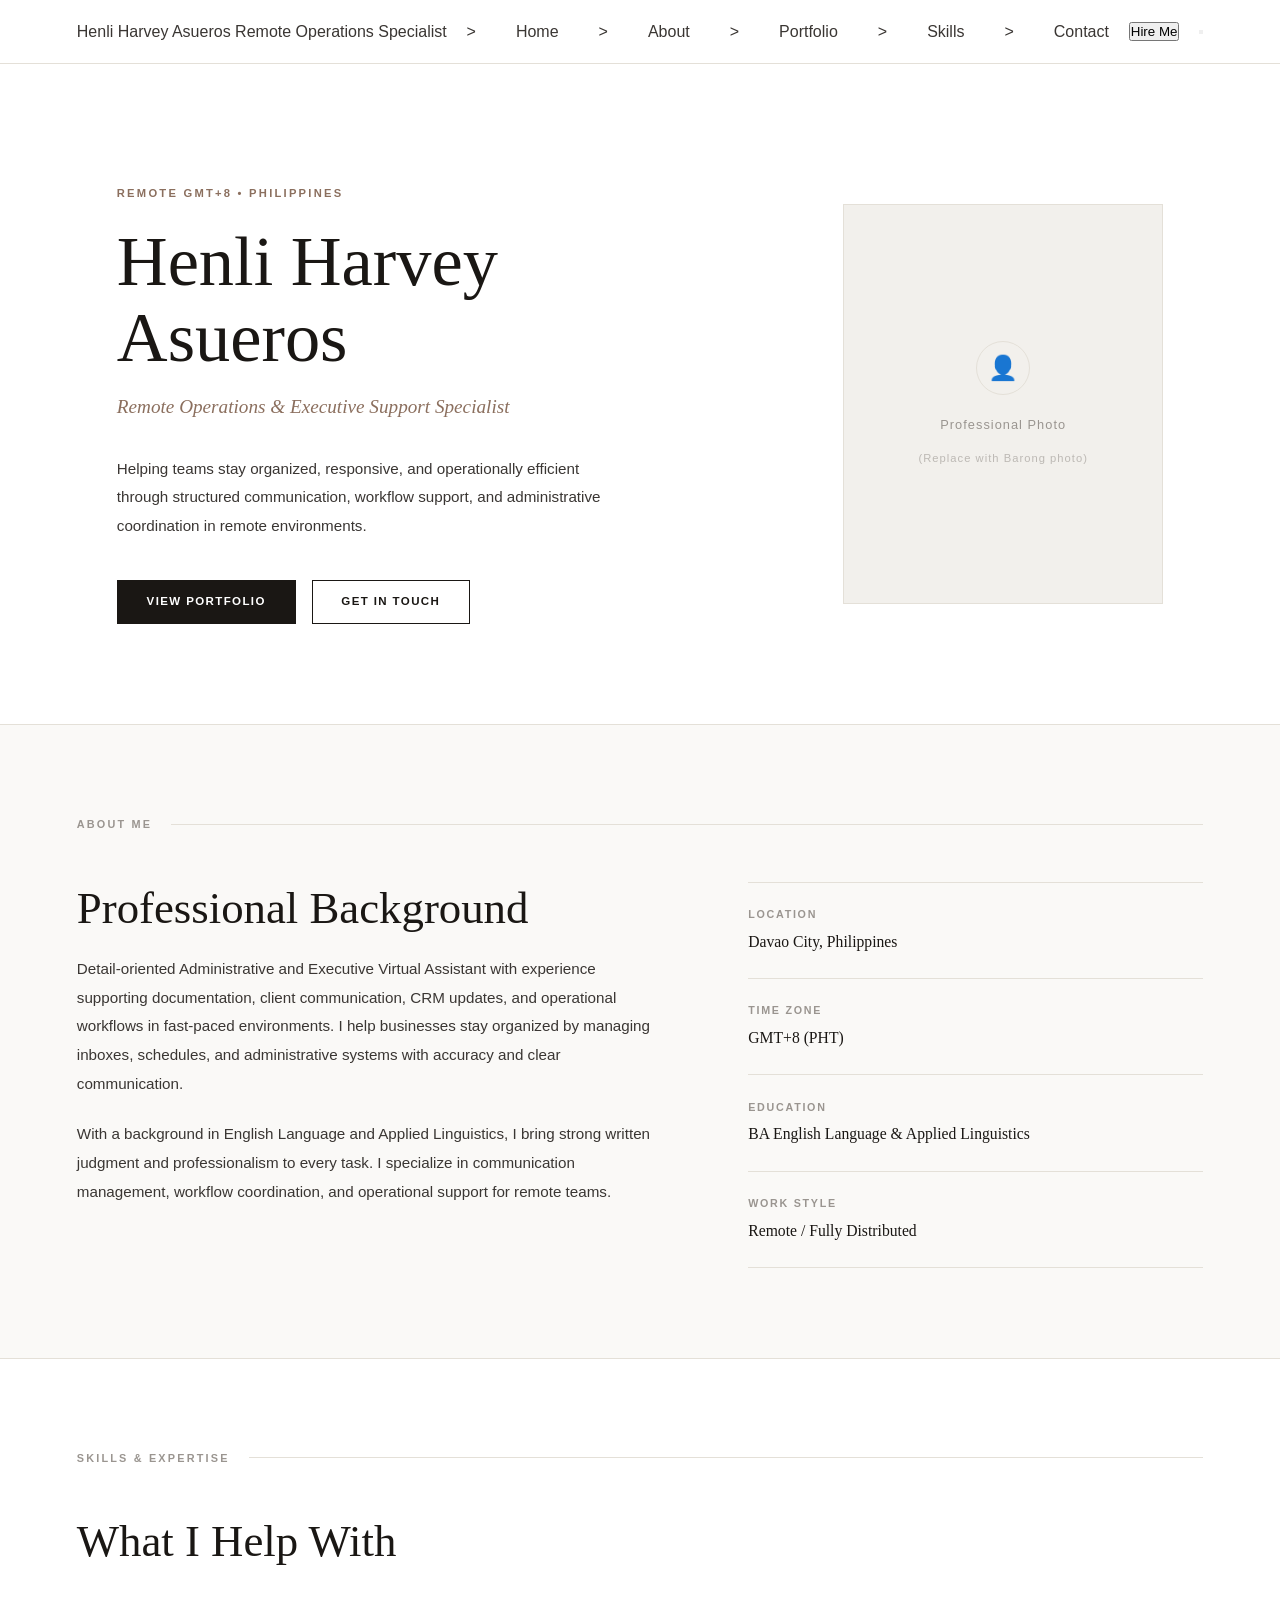
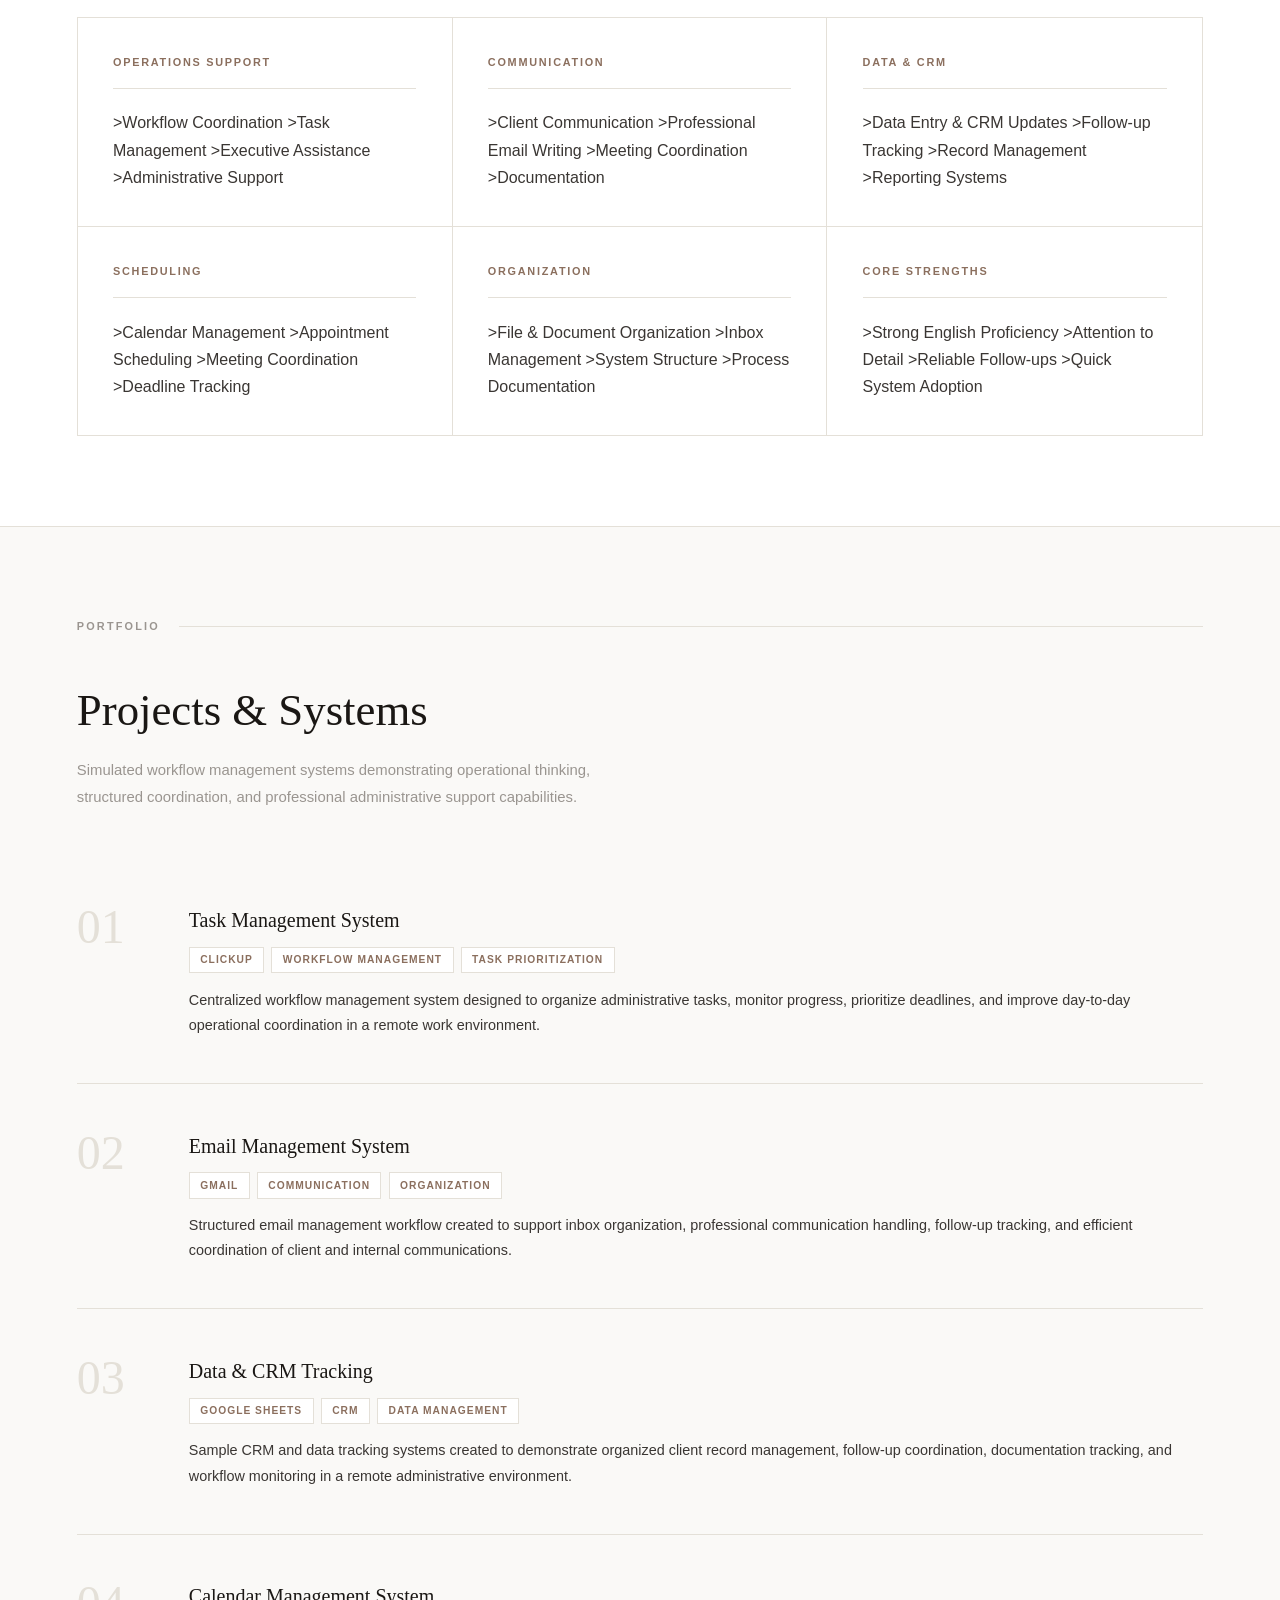
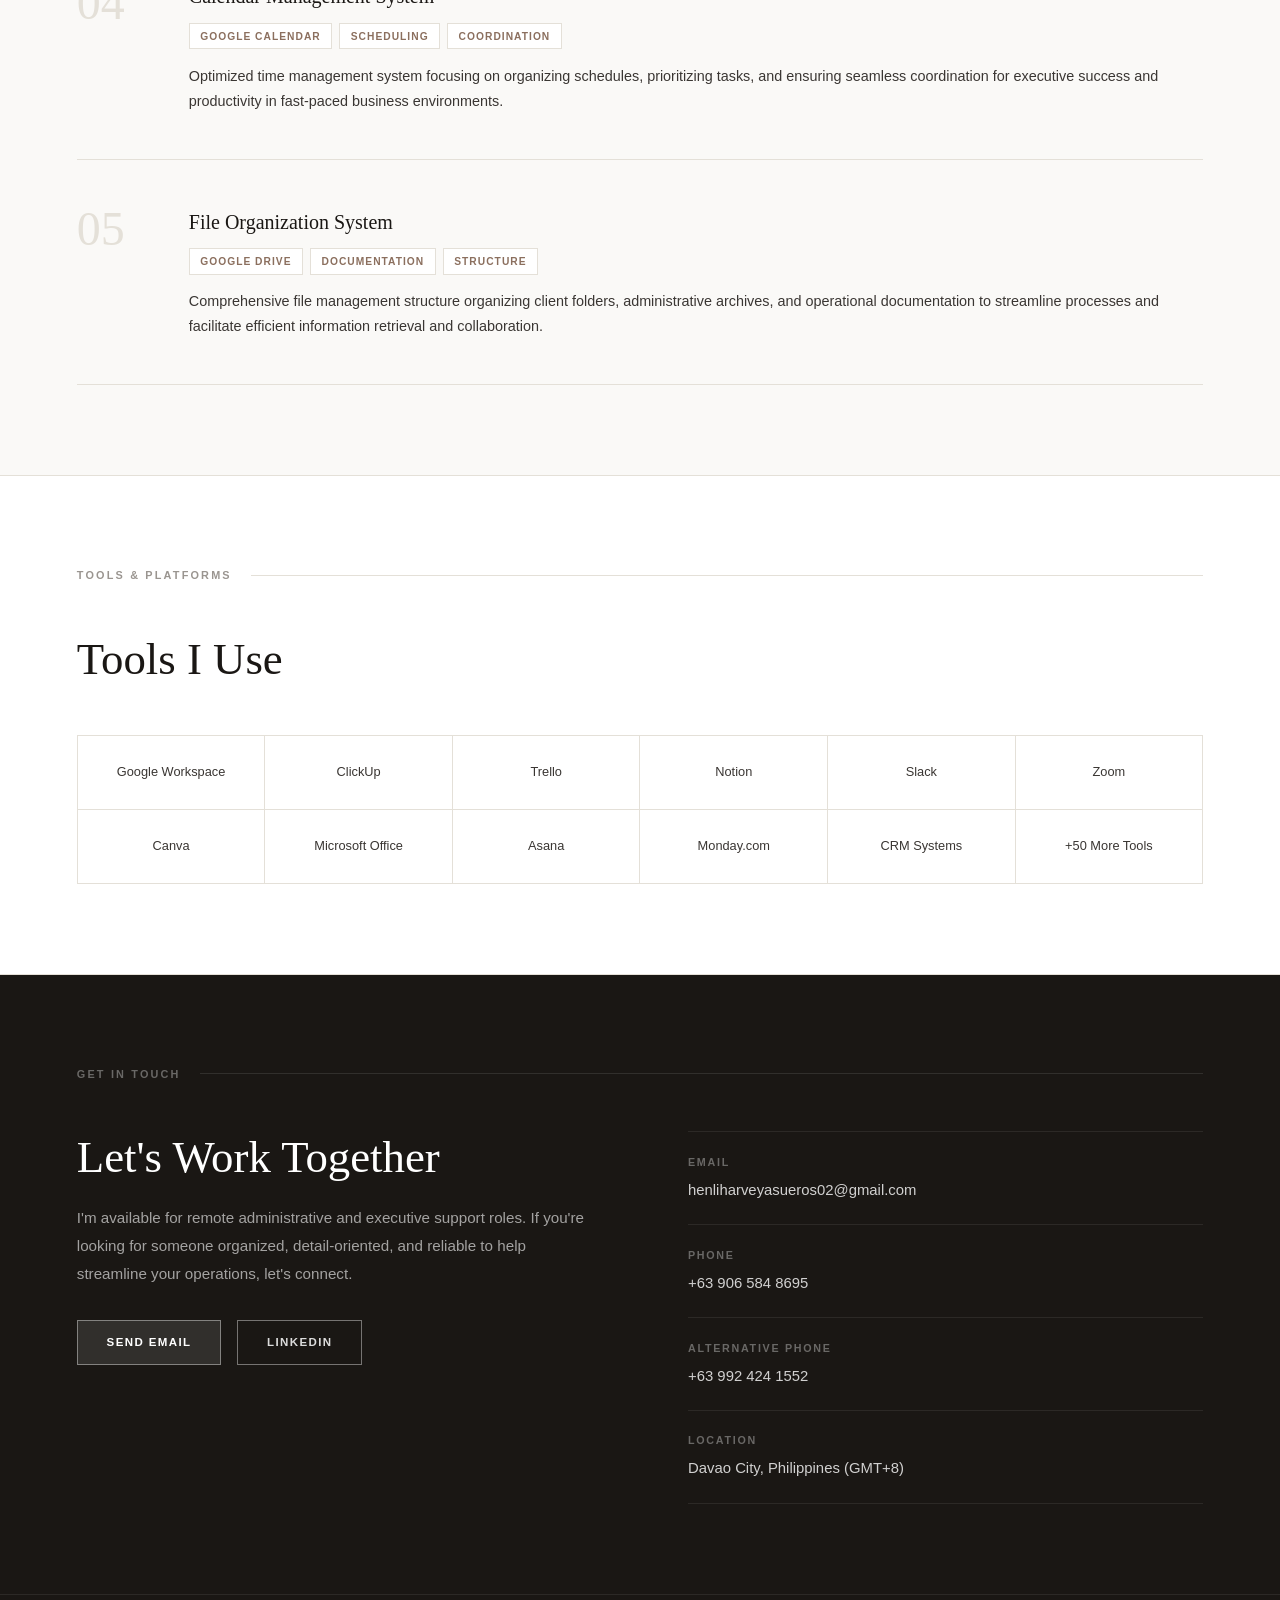
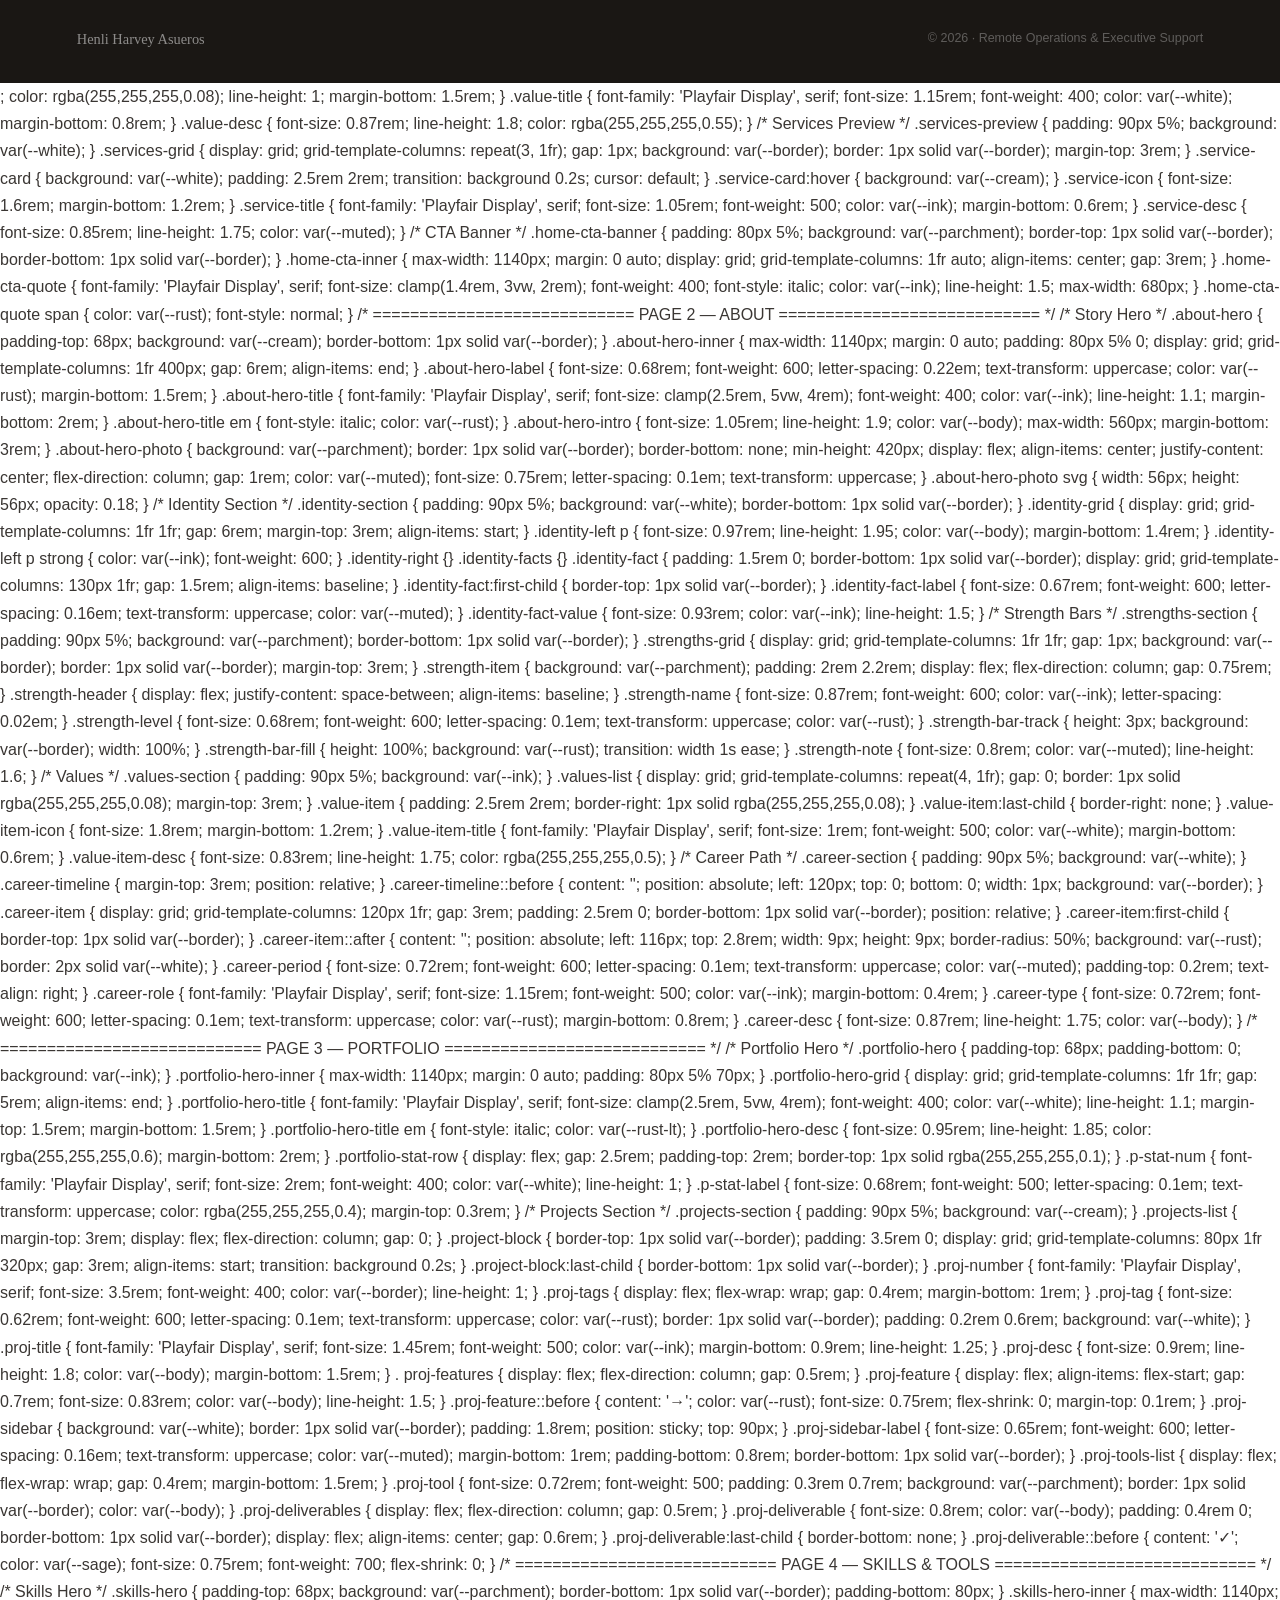
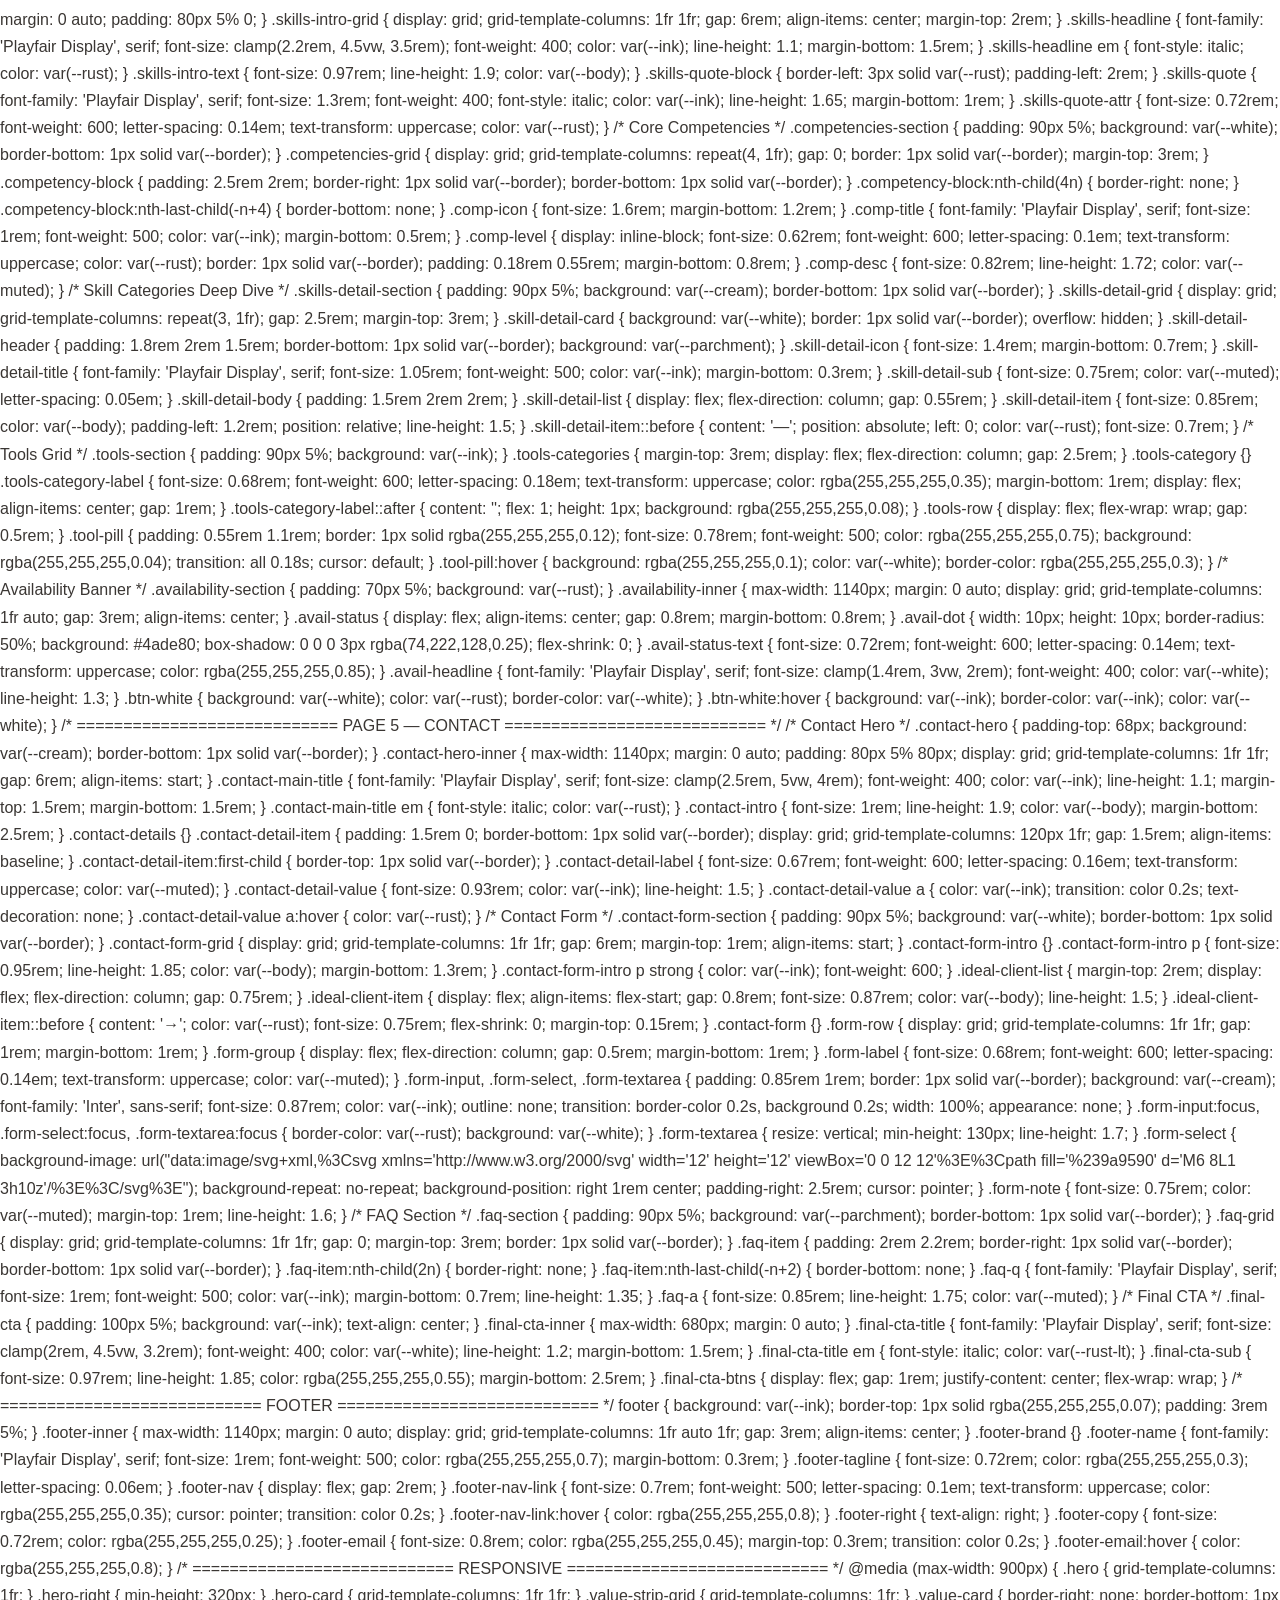
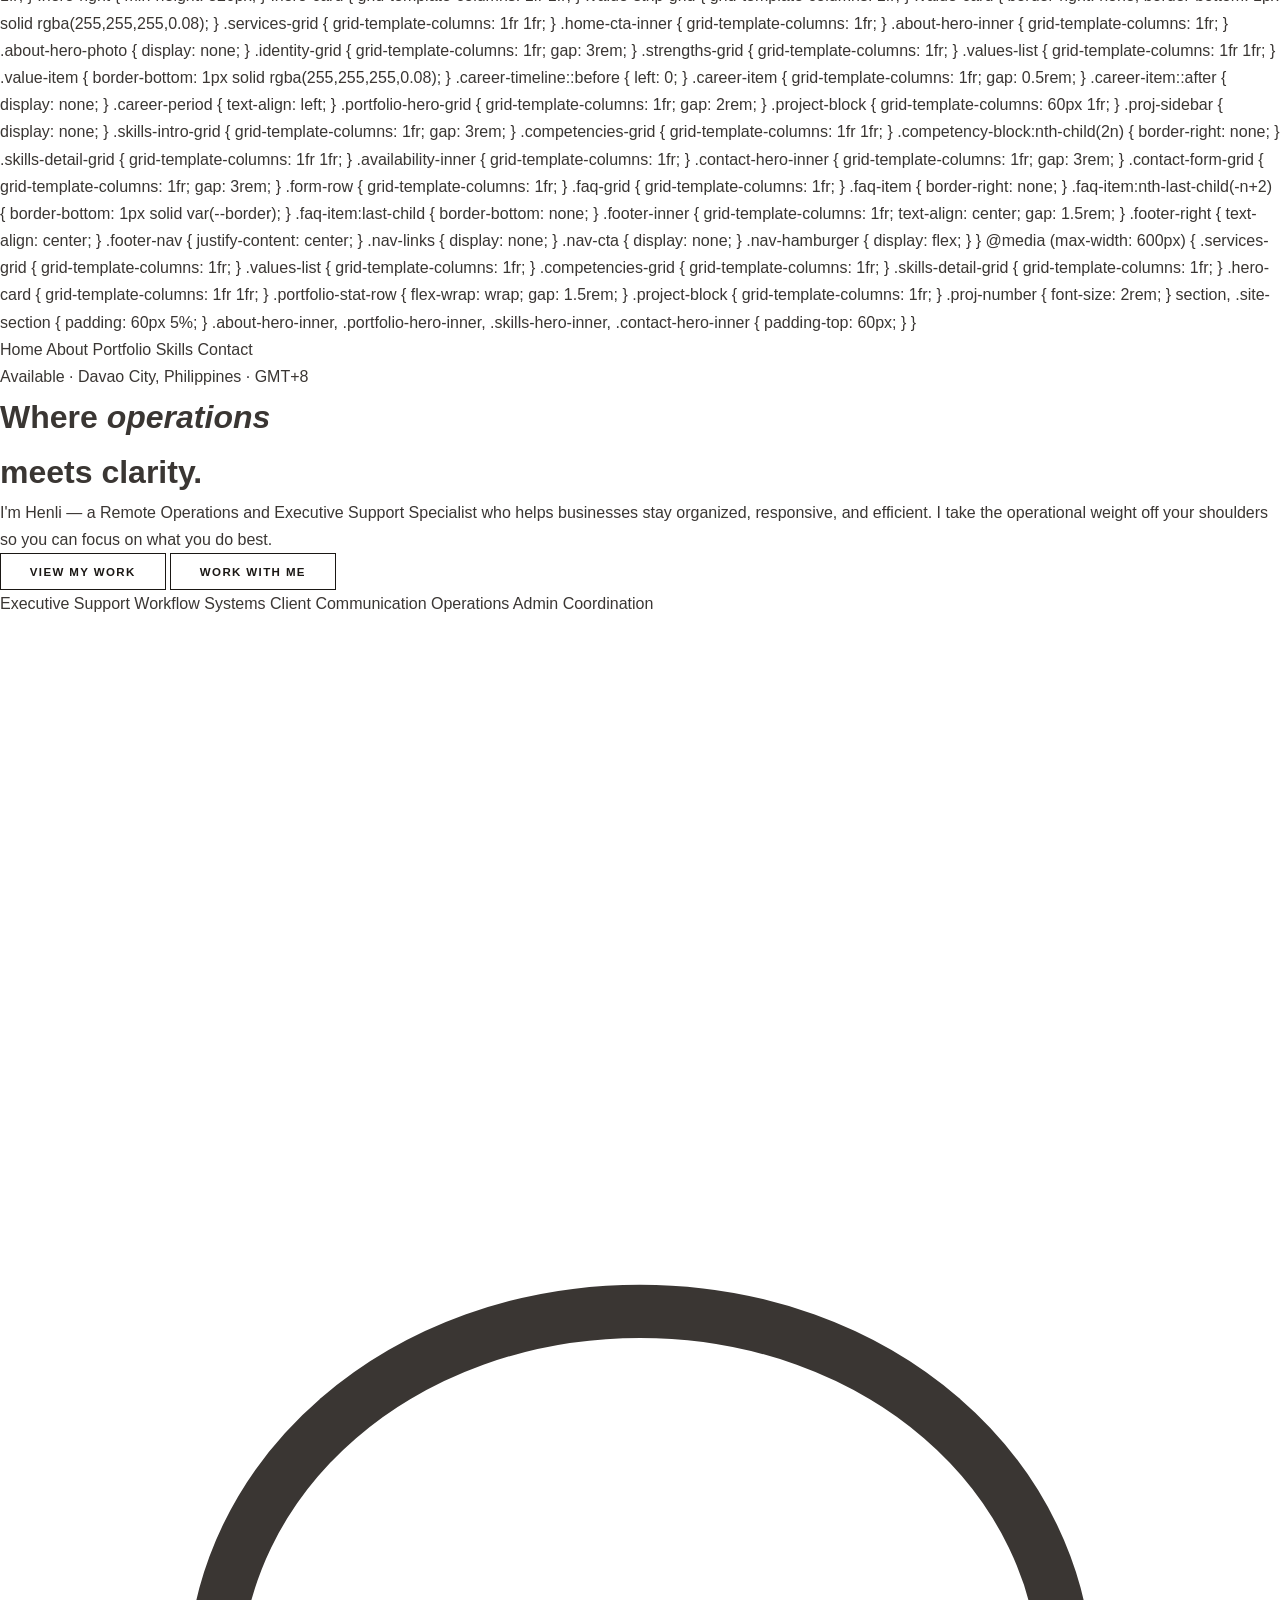
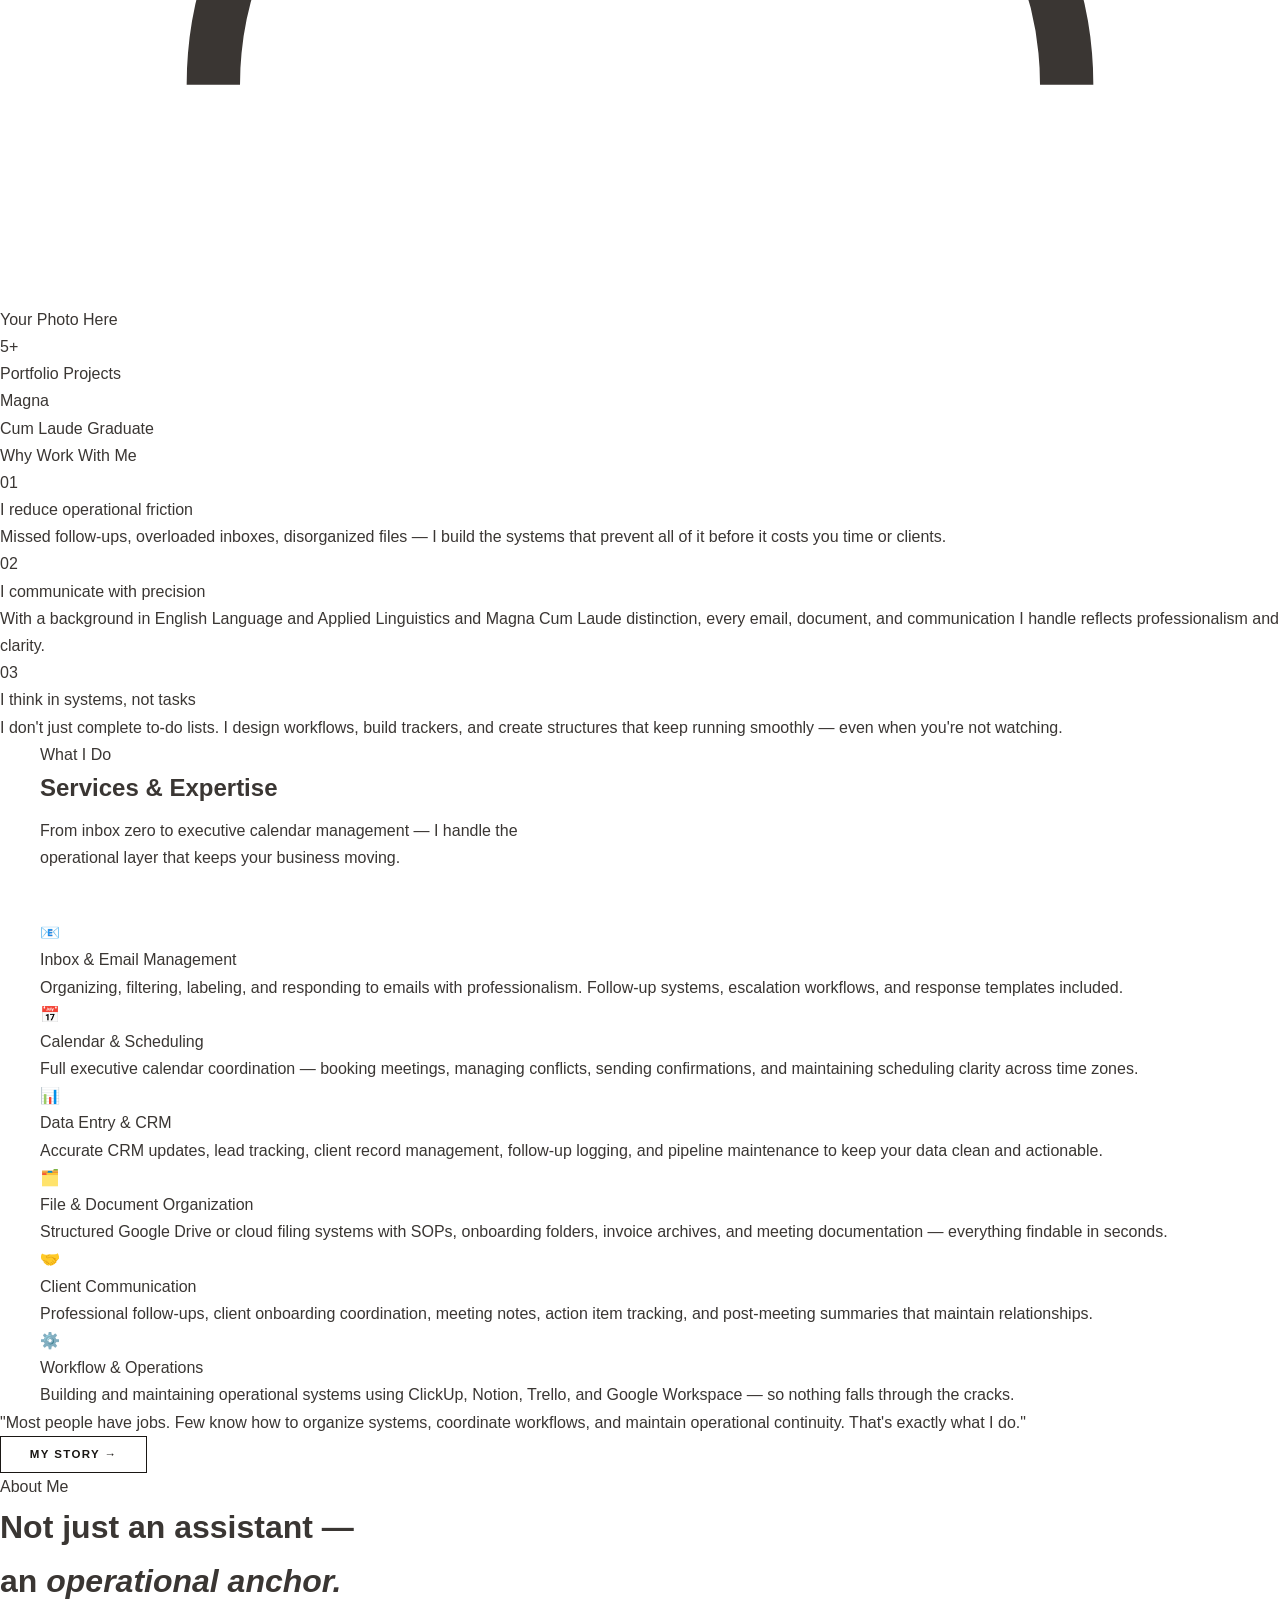
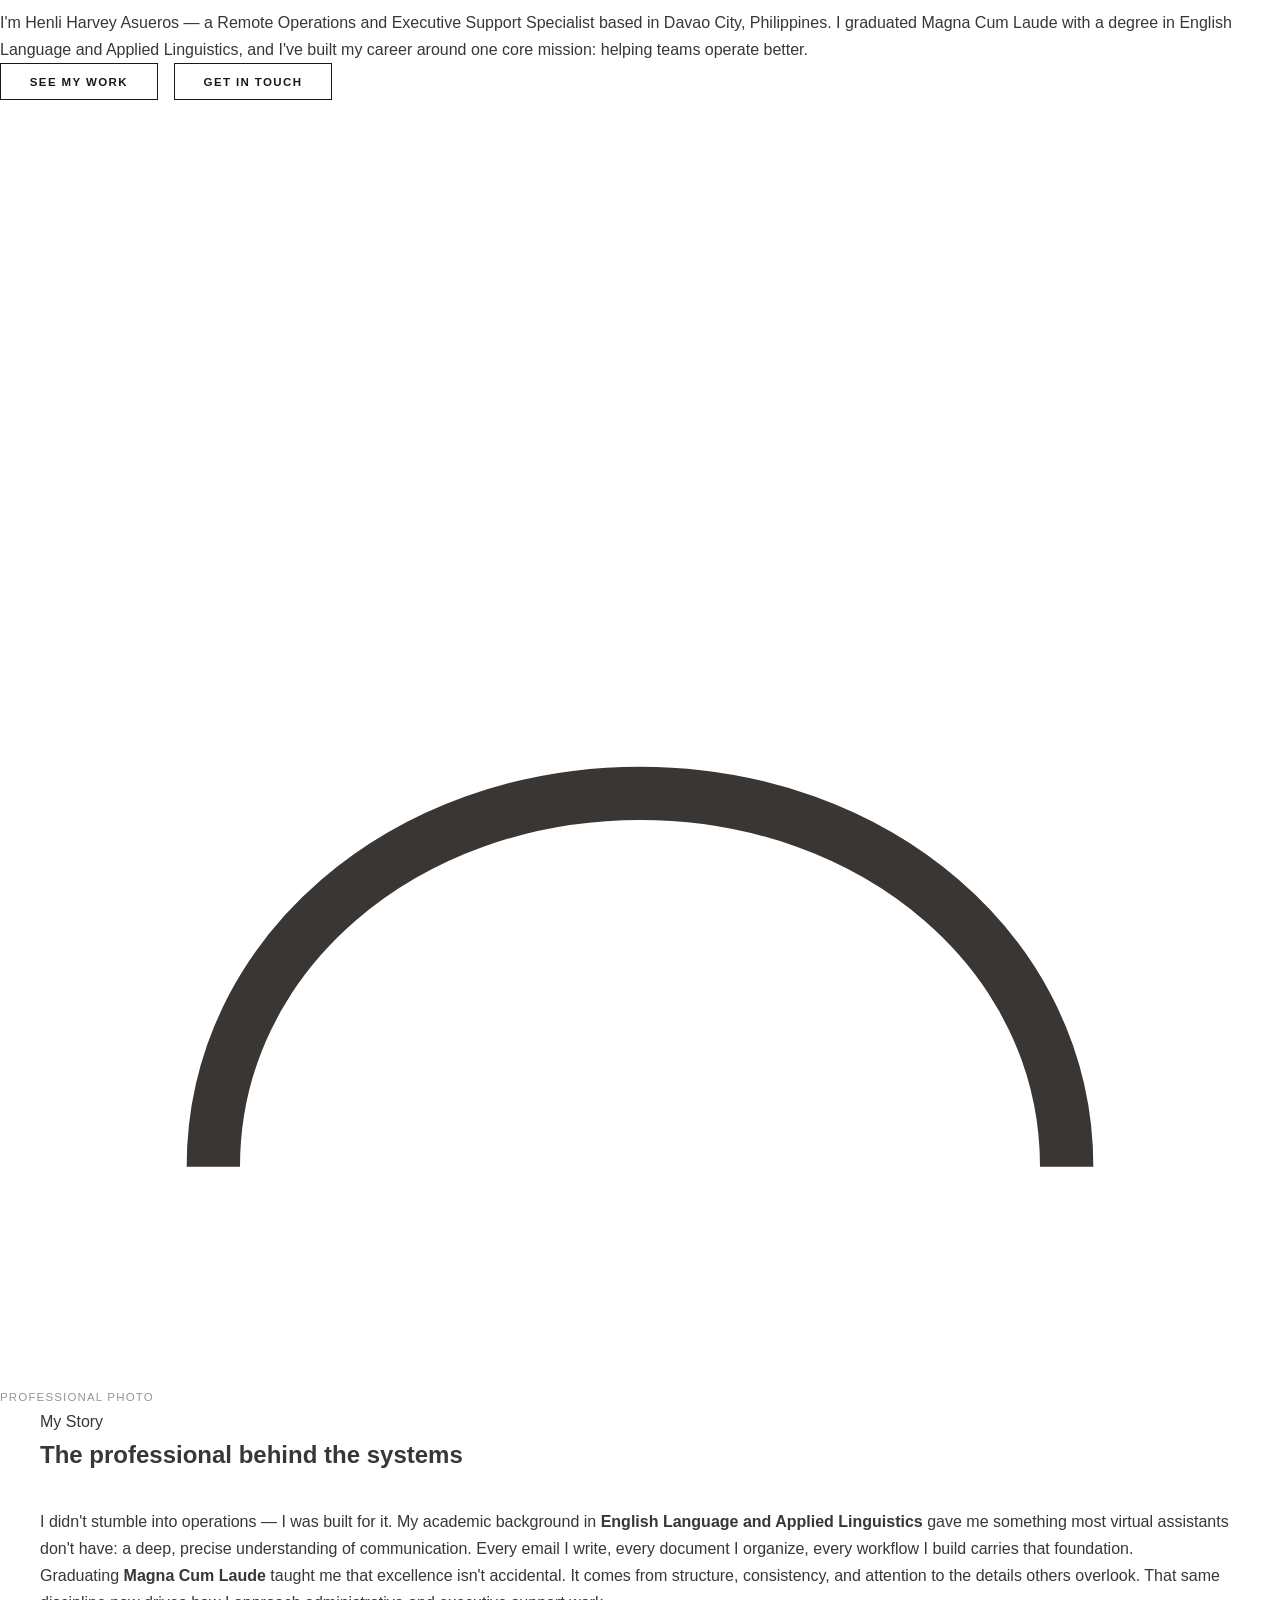
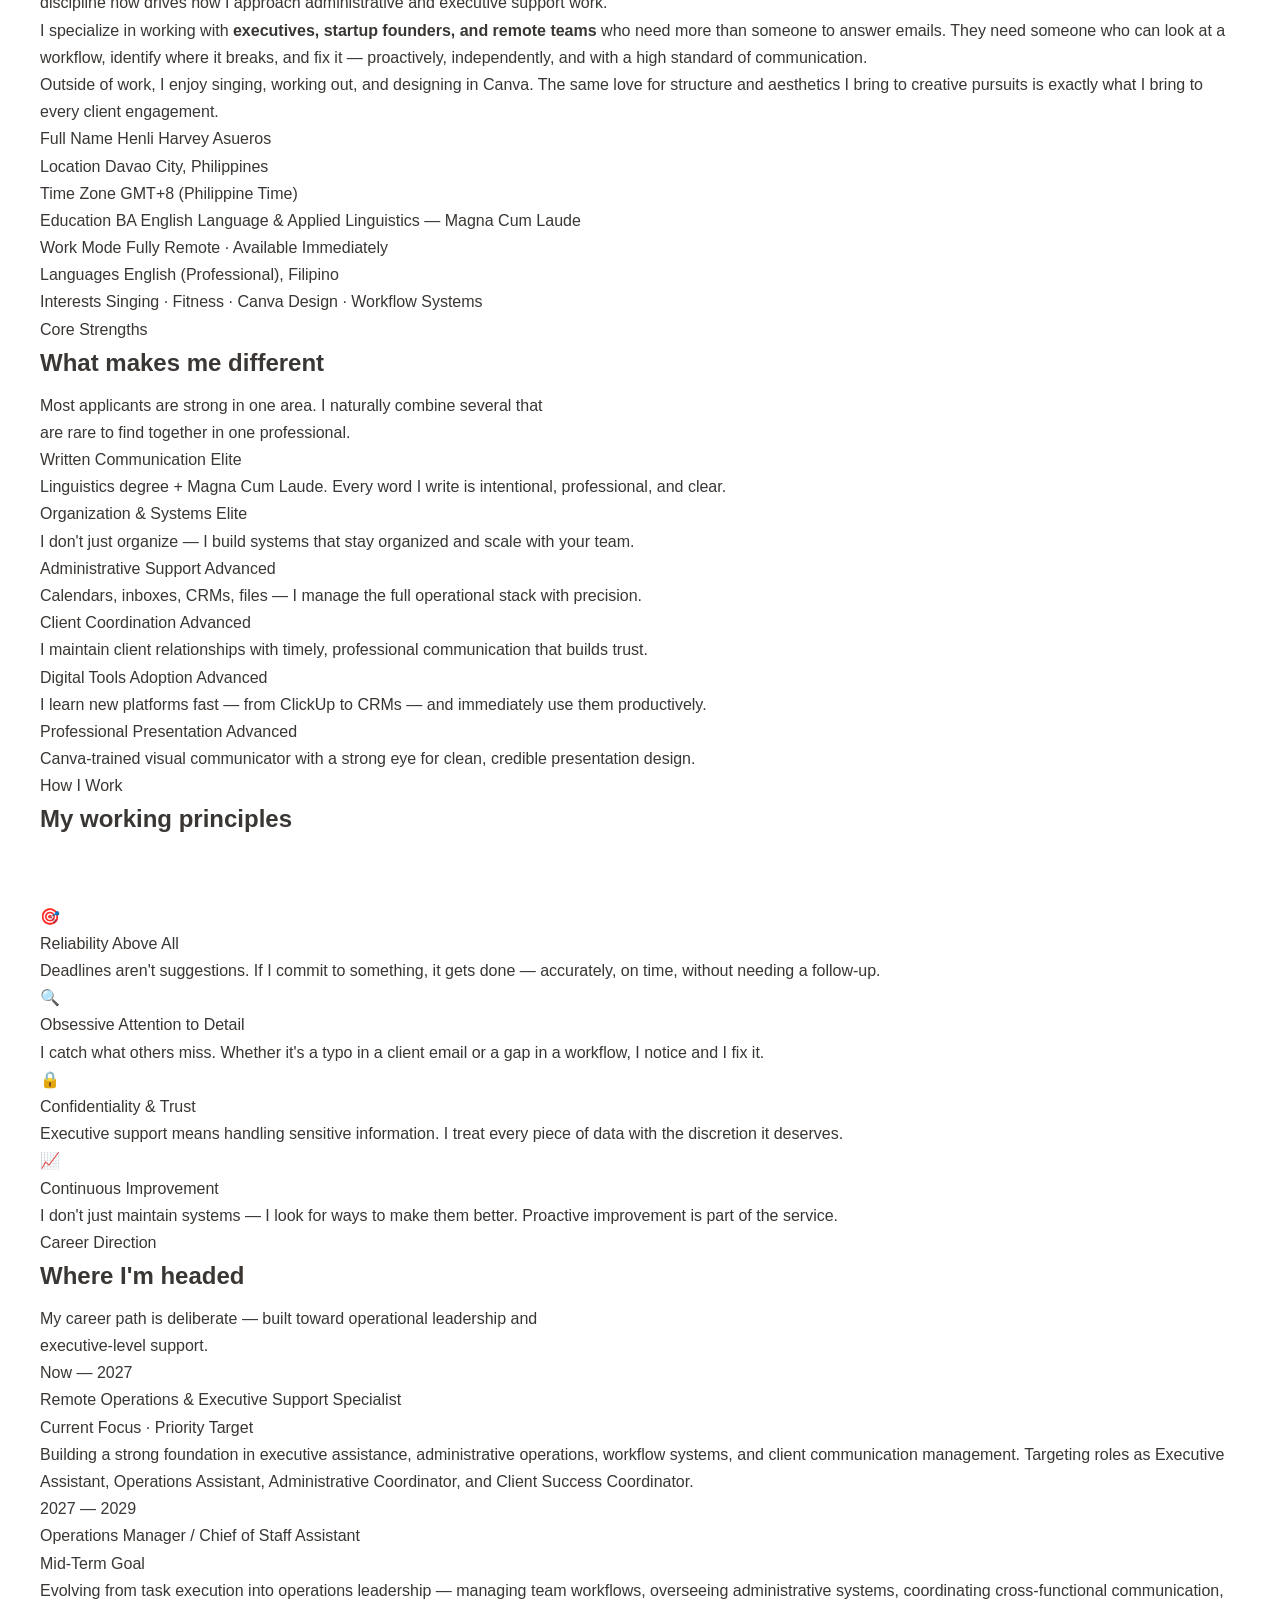
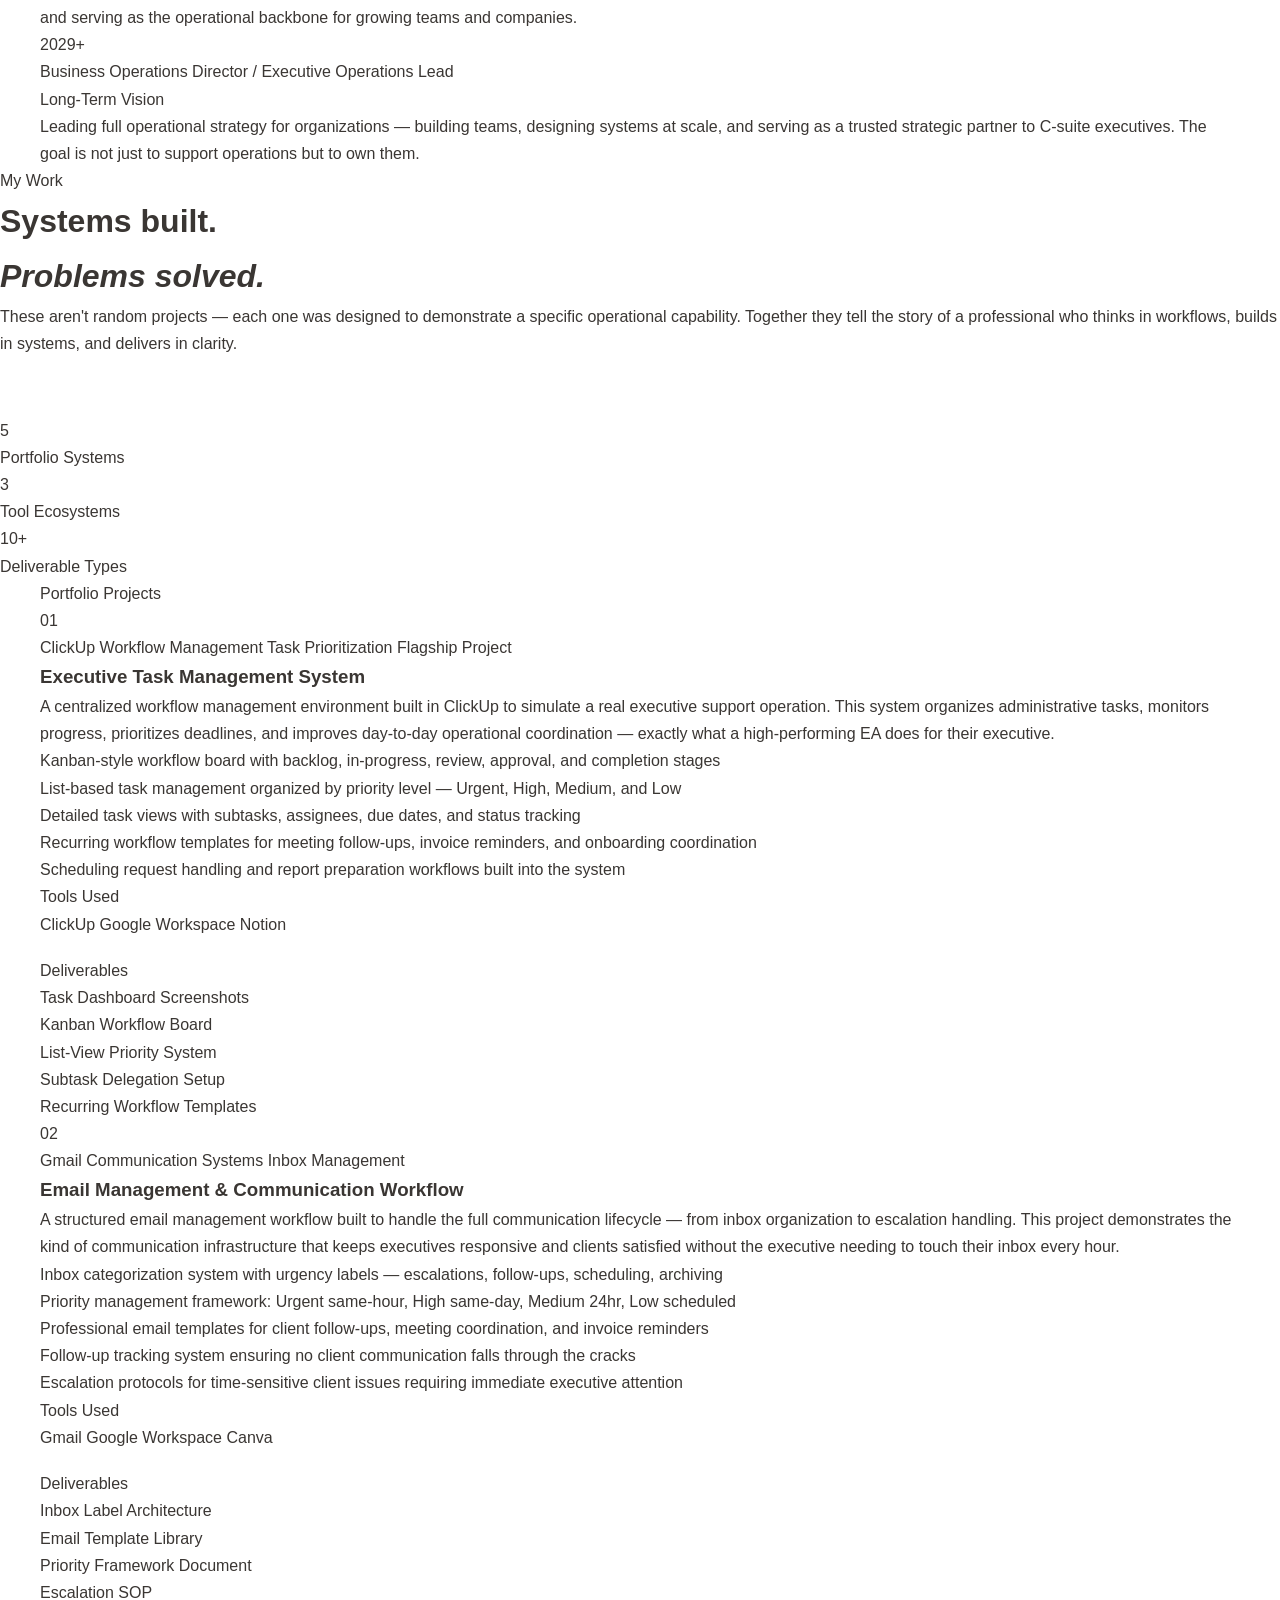
==== commit db6ab9f6: "Update index.html" ====
--- a/index.html
+++ b/index.html
@@ -406,3 +406,2401 @@
 
 </body>
 </html>
+  ;
+  color: rgba(255,255,255,0.08);
+  line-height: 1;
+  margin-bottom: 1.5rem;
+}
+.value-title {
+  font-family: 'Playfair Display', serif;
+  font-size: 1.15rem;
+  font-weight: 400;
+  color: var(--white);
+  margin-bottom: 0.8rem;
+}
+.value-desc {
+  font-size: 0.87rem;
+  line-height: 1.8;
+  color: rgba(255,255,255,0.55);
+}
+
+/* Services Preview */
+.services-preview {
+  padding: 90px 5%;
+  background: var(--white);
+}
+.services-grid {
+  display: grid;
+  grid-template-columns: repeat(3, 1fr);
+  gap: 1px;
+  background: var(--border);
+  border: 1px solid var(--border);
+  margin-top: 3rem;
+}
+.service-card {
+  background: var(--white);
+  padding: 2.5rem 2rem;
+  transition: background 0.2s;
+  cursor: default;
+}
+.service-card:hover { background: var(--cream); }
+.service-icon {
+  font-size: 1.6rem;
+  margin-bottom: 1.2rem;
+}
+.service-title {
+  font-family: 'Playfair Display', serif;
+  font-size: 1.05rem;
+  font-weight: 500;
+  color: var(--ink);
+  margin-bottom: 0.6rem;
+}
+.service-desc {
+  font-size: 0.85rem;
+  line-height: 1.75;
+  color: var(--muted);
+}
+
+/* CTA Banner */
+.home-cta-banner {
+  padding: 80px 5%;
+  background: var(--parchment);
+  border-top: 1px solid var(--border);
+  border-bottom: 1px solid var(--border);
+}
+.home-cta-inner {
+  max-width: 1140px;
+  margin: 0 auto;
+  display: grid;
+  grid-template-columns: 1fr auto;
+  align-items: center;
+  gap: 3rem;
+}
+.home-cta-quote {
+  font-family: 'Playfair Display', serif;
+  font-size: clamp(1.4rem, 3vw, 2rem);
+  font-weight: 400;
+  font-style: italic;
+  color: var(--ink);
+  line-height: 1.5;
+  max-width: 680px;
+}
+.home-cta-quote span { color: var(--rust); font-style: normal; }
+
+/* ============================
+   PAGE 2 — ABOUT
+============================ */
+
+/* Story Hero */
+.about-hero {
+  padding-top: 68px;
+  background: var(--cream);
+  border-bottom: 1px solid var(--border);
+}
+.about-hero-inner {
+  max-width: 1140px;
+  margin: 0 auto;
+  padding: 80px 5% 0;
+  display: grid;
+  grid-template-columns: 1fr 400px;
+  gap: 6rem;
+  align-items: end;
+}
+.about-hero-label {
+  font-size: 0.68rem;
+  font-weight: 600;
+  letter-spacing: 0.22em;
+  text-transform: uppercase;
+  color: var(--rust);
+  margin-bottom: 1.5rem;
+}
+.about-hero-title {
+  font-family: 'Playfair Display', serif;
+  font-size: clamp(2.5rem, 5vw, 4rem);
+  font-weight: 400;
+  color: var(--ink);
+  line-height: 1.1;
+  margin-bottom: 2rem;
+}
+.about-hero-title em { font-style: italic; color: var(--rust); }
+.about-hero-intro {
+  font-size: 1.05rem;
+  line-height: 1.9;
+  color: var(--body);
+  max-width: 560px;
+  margin-bottom: 3rem;
+}
+.about-hero-photo {
+  background: var(--parchment);
+  border: 1px solid var(--border);
+  border-bottom: none;
+  min-height: 420px;
+  display: flex;
+  align-items: center;
+  justify-content: center;
+  flex-direction: column;
+  gap: 1rem;
+  color: var(--muted);
+  font-size: 0.75rem;
+  letter-spacing: 0.1em;
+  text-transform: uppercase;
+}
+.about-hero-photo svg { width: 56px; height: 56px; opacity: 0.18; }
+
+/* Identity Section */
+.identity-section {
+  padding: 90px 5%;
+  background: var(--white);
+  border-bottom: 1px solid var(--border);
+}
+.identity-grid {
+  display: grid;
+  grid-template-columns: 1fr 1fr;
+  gap: 6rem;
+  margin-top: 3rem;
+  align-items: start;
+}
+.identity-left p {
+  font-size: 0.97rem;
+  line-height: 1.95;
+  color: var(--body);
+  margin-bottom: 1.4rem;
+}
+.identity-left p strong {
+  color: var(--ink);
+  font-weight: 600;
+}
+.identity-right {}
+.identity-facts {}
+.identity-fact {
+  padding: 1.5rem 0;
+  border-bottom: 1px solid var(--border);
+  display: grid;
+  grid-template-columns: 130px 1fr;
+  gap: 1.5rem;
+  align-items: baseline;
+}
+.identity-fact:first-child { border-top: 1px solid var(--border); }
+.identity-fact-label {
+  font-size: 0.67rem;
+  font-weight: 600;
+  letter-spacing: 0.16em;
+  text-transform: uppercase;
+  color: var(--muted);
+}
+.identity-fact-value {
+  font-size: 0.93rem;
+  color: var(--ink);
+  line-height: 1.5;
+}
+
+/* Strength Bars */
+.strengths-section {
+  padding: 90px 5%;
+  background: var(--parchment);
+  border-bottom: 1px solid var(--border);
+}
+.strengths-grid {
+  display: grid;
+  grid-template-columns: 1fr 1fr;
+  gap: 1px;
+  background: var(--border);
+  border: 1px solid var(--border);
+  margin-top: 3rem;
+}
+.strength-item {
+  background: var(--parchment);
+  padding: 2rem 2.2rem;
+  display: flex;
+  flex-direction: column;
+  gap: 0.75rem;
+}
+.strength-header {
+  display: flex;
+  justify-content: space-between;
+  align-items: baseline;
+}
+.strength-name {
+  font-size: 0.87rem;
+  font-weight: 600;
+  color: var(--ink);
+  letter-spacing: 0.02em;
+}
+.strength-level {
+  font-size: 0.68rem;
+  font-weight: 600;
+  letter-spacing: 0.1em;
+  text-transform: uppercase;
+  color: var(--rust);
+}
+.strength-bar-track {
+  height: 3px;
+  background: var(--border);
+  width: 100%;
+}
+.strength-bar-fill {
+  height: 100%;
+  background: var(--rust);
+  transition: width 1s ease;
+}
+.strength-note {
+  font-size: 0.8rem;
+  color: var(--muted);
+  line-height: 1.6;
+}
+
+/* Values */
+.values-section {
+  padding: 90px 5%;
+  background: var(--ink);
+}
+.values-list {
+  display: grid;
+  grid-template-columns: repeat(4, 1fr);
+  gap: 0;
+  border: 1px solid rgba(255,255,255,0.08);
+  margin-top: 3rem;
+}
+.value-item {
+  padding: 2.5rem 2rem;
+  border-right: 1px solid rgba(255,255,255,0.08);
+}
+.value-item:last-child { border-right: none; }
+.value-item-icon { font-size: 1.8rem; margin-bottom: 1.2rem; }
+.value-item-title {
+  font-family: 'Playfair Display', serif;
+  font-size: 1rem;
+  font-weight: 500;
+  color: var(--white);
+  margin-bottom: 0.6rem;
+}
+.value-item-desc {
+  font-size: 0.83rem;
+  line-height: 1.75;
+  color: rgba(255,255,255,0.5);
+}
+
+/* Career Path */
+.career-section {
+  padding: 90px 5%;
+  background: var(--white);
+}
+.career-timeline {
+  margin-top: 3rem;
+  position: relative;
+}
+.career-timeline::before {
+  content: '';
+  position: absolute;
+  left: 120px;
+  top: 0; bottom: 0;
+  width: 1px;
+  background: var(--border);
+}
+.career-item {
+  display: grid;
+  grid-template-columns: 120px 1fr;
+  gap: 3rem;
+  padding: 2.5rem 0;
+  border-bottom: 1px solid var(--border);
+  position: relative;
+}
+.career-item:first-child { border-top: 1px solid var(--border); }
+.career-item::after {
+  content: '';
+  position: absolute;
+  left: 116px;
+  top: 2.8rem;
+  width: 9px; height: 9px;
+  border-radius: 50%;
+  background: var(--rust);
+  border: 2px solid var(--white);
+}
+.career-period {
+  font-size: 0.72rem;
+  font-weight: 600;
+  letter-spacing: 0.1em;
+  text-transform: uppercase;
+  color: var(--muted);
+  padding-top: 0.2rem;
+  text-align: right;
+}
+.career-role {
+  font-family: 'Playfair Display', serif;
+  font-size: 1.15rem;
+  font-weight: 500;
+  color: var(--ink);
+  margin-bottom: 0.4rem;
+}
+.career-type {
+  font-size: 0.72rem;
+  font-weight: 600;
+  letter-spacing: 0.1em;
+  text-transform: uppercase;
+  color: var(--rust);
+  margin-bottom: 0.8rem;
+}
+.career-desc {
+  font-size: 0.87rem;
+  line-height: 1.75;
+  color: var(--body);
+}
+
+/* ============================
+   PAGE 3 — PORTFOLIO
+============================ */
+
+/* Portfolio Hero */
+.portfolio-hero {
+  padding-top: 68px;
+  padding-bottom: 0;
+  background: var(--ink);
+}
+.portfolio-hero-inner {
+  max-width: 1140px;
+  margin: 0 auto;
+  padding: 80px 5% 70px;
+}
+.portfolio-hero-grid {
+  display: grid;
+  grid-template-columns: 1fr 1fr;
+  gap: 5rem;
+  align-items: end;
+}
+.portfolio-hero-title {
+  font-family: 'Playfair Display', serif;
+  font-size: clamp(2.5rem, 5vw, 4rem);
+  font-weight: 400;
+  color: var(--white);
+  line-height: 1.1;
+  margin-top: 1.5rem;
+  margin-bottom: 1.5rem;
+}
+.portfolio-hero-title em { font-style: italic; color: var(--rust-lt); }
+.portfolio-hero-desc {
+  font-size: 0.95rem;
+  line-height: 1.85;
+  color: rgba(255,255,255,0.6);
+  margin-bottom: 2rem;
+}
+.portfolio-stat-row {
+  display: flex;
+  gap: 2.5rem;
+  padding-top: 2rem;
+  border-top: 1px solid rgba(255,255,255,0.1);
+}
+.p-stat-num {
+  font-family: 'Playfair Display', serif;
+  font-size: 2rem;
+  font-weight: 400;
+  color: var(--white);
+  line-height: 1;
+}
+.p-stat-label {
+  font-size: 0.68rem;
+  font-weight: 500;
+  letter-spacing: 0.1em;
+  text-transform: uppercase;
+  color: rgba(255,255,255,0.4);
+  margin-top: 0.3rem;
+}
+
+/* Projects Section */
+.projects-section {
+  padding: 90px 5%;
+  background: var(--cream);
+}
+.projects-list {
+  margin-top: 3rem;
+  display: flex;
+  flex-direction: column;
+  gap: 0;
+}
+.project-block {
+  border-top: 1px solid var(--border);
+  padding: 3.5rem 0;
+  display: grid;
+  grid-template-columns: 80px 1fr 320px;
+  gap: 3rem;
+  align-items: start;
+  transition: background 0.2s;
+}
+.project-block:last-child { border-bottom: 1px solid var(--border); }
+
+.proj-number {
+  font-family: 'Playfair Display', serif;
+  font-size: 3.5rem;
+  font-weight: 400;
+  color: var(--border);
+  line-height: 1;
+}
+.proj-tags {
+  display: flex;
+  flex-wrap: wrap;
+  gap: 0.4rem;
+  margin-bottom: 1rem;
+}
+.proj-tag {
+  font-size: 0.62rem;
+  font-weight: 600;
+  letter-spacing: 0.1em;
+  text-transform: uppercase;
+  color: var(--rust);
+  border: 1px solid var(--border);
+  padding: 0.2rem 0.6rem;
+  background: var(--white);
+}
+.proj-title {
+  font-family: 'Playfair Display', serif;
+  font-size: 1.45rem;
+  font-weight: 500;
+  color: var(--ink);
+  margin-bottom: 0.9rem;
+  line-height: 1.25;
+}
+.proj-desc {
+  font-size: 0.9rem;
+  line-height: 1.8;
+  color: var(--body);
+  margin-bottom: 1.5rem;
+}
+.
+proj-features {
+  display: flex;
+  flex-direction: column;
+  gap: 0.5rem;
+}
+.proj-feature {
+  display: flex;
+  align-items: flex-start;
+  gap: 0.7rem;
+  font-size: 0.83rem;
+  color: var(--body);
+  line-height: 1.5;
+}
+.proj-feature::before {
+  content: '→';
+  color: var(--rust);
+  font-size: 0.75rem;
+  flex-shrink: 0;
+  margin-top: 0.1rem;
+}
+.proj-sidebar {
+  background: var(--white);
+  border: 1px solid var(--border);
+  padding: 1.8rem;
+  position: sticky;
+  top: 90px;
+}
+.proj-sidebar-label {
+  font-size: 0.65rem;
+  font-weight: 600;
+  letter-spacing: 0.16em;
+  text-transform: uppercase;
+  color: var(--muted);
+  margin-bottom: 1rem;
+  padding-bottom: 0.8rem;
+  border-bottom: 1px solid var(--border);
+}
+.proj-tools-list {
+  display: flex;
+  flex-wrap: wrap;
+  gap: 0.4rem;
+  margin-bottom: 1.5rem;
+}
+.proj-tool {
+  font-size: 0.72rem;
+  font-weight: 500;
+  padding: 0.3rem 0.7rem;
+  background: var(--parchment);
+  border: 1px solid var(--border);
+  color: var(--body);
+}
+.proj-deliverables {
+  display: flex;
+  flex-direction: column;
+  gap: 0.5rem;
+}
+.proj-deliverable {
+  font-size: 0.8rem;
+  color: var(--body);
+  padding: 0.4rem 0;
+  border-bottom: 1px solid var(--border);
+  display: flex;
+  align-items: center;
+  gap: 0.6rem;
+}
+.proj-deliverable:last-child { border-bottom: none; }
+.proj-deliverable::before {
+  content: '✓';
+  color: var(--sage);
+  font-size: 0.75rem;
+  font-weight: 700;
+  flex-shrink: 0;
+}
+
+/* ============================
+   PAGE 4 — SKILLS & TOOLS
+============================ */
+
+/* Skills Hero */
+.skills-hero {
+  padding-top: 68px;
+  background: var(--parchment);
+  border-bottom: 1px solid var(--border);
+  padding-bottom: 80px;
+}
+.skills-hero-inner {
+  max-width: 1140px;
+  margin: 0 auto;
+  padding: 80px 5% 0;
+}
+.skills-intro-grid {
+  display: grid;
+  grid-template-columns: 1fr 1fr;
+  gap: 6rem;
+  align-items: center;
+  margin-top: 2rem;
+}
+.skills-headline {
+  font-family: 'Playfair Display', serif;
+  font-size: clamp(2.2rem, 4.5vw, 3.5rem);
+  font-weight: 400;
+  color: var(--ink);
+  line-height: 1.1;
+  margin-bottom: 1.5rem;
+}
+.skills-headline em { font-style: italic; color: var(--rust); }
+.skills-intro-text {
+  font-size: 0.97rem;
+  line-height: 1.9;
+  color: var(--body);
+}
+.skills-quote-block {
+  border-left: 3px solid var(--rust);
+  padding-left: 2rem;
+}
+.skills-quote {
+  font-family: 'Playfair Display', serif;
+  font-size: 1.3rem;
+  font-weight: 400;
+  font-style: italic;
+  color: var(--ink);
+  line-height: 1.65;
+  margin-bottom: 1rem;
+}
+.skills-quote-attr {
+  font-size: 0.72rem;
+  font-weight: 600;
+  letter-spacing: 0.14em;
+  text-transform: uppercase;
+  color: var(--rust);
+}
+
+/* Core Competencies */
+.competencies-section {
+  padding: 90px 5%;
+  background: var(--white);
+  border-bottom: 1px solid var(--border);
+}
+.competencies-grid {
+  display: grid;
+  grid-template-columns: repeat(4, 1fr);
+  gap: 0;
+  border: 1px solid var(--border);
+  margin-top: 3rem;
+}
+.competency-block {
+  padding: 2.5rem 2rem;
+  border-right: 1px solid var(--border);
+  border-bottom: 1px solid var(--border);
+}
+.competency-block:nth-child(4n) { border-right: none; }
+.competency-block:nth-last-child(-n+4) { border-bottom: none; }
+.comp-icon { font-size: 1.6rem; margin-bottom: 1.2rem; }
+.comp-title {
+  font-family: 'Playfair Display', serif;
+  font-size: 1rem;
+  font-weight: 500;
+  color: var(--ink);
+  margin-bottom: 0.5rem;
+}
+.comp-level {
+  display: inline-block;
+  font-size: 0.62rem;
+  font-weight: 600;
+  letter-spacing: 0.1em;
+  text-transform: uppercase;
+  color: var(--rust);
+  border: 1px solid var(--border);
+  padding: 0.18rem 0.55rem;
+  margin-bottom: 0.8rem;
+}
+.comp-desc {
+  font-size: 0.82rem;
+  line-height: 1.72;
+  color: var(--muted);
+}
+
+/* Skill Categories Deep Dive */
+.skills-detail-section {
+  padding: 90px 5%;
+  background: var(--cream);
+  border-bottom: 1px solid var(--border);
+}
+.skills-detail-grid {
+  display: grid;
+  grid-template-columns: repeat(3, 1fr);
+  gap: 2.5rem;
+  margin-top: 3rem;
+}
+.skill-detail-card {
+  background: var(--white);
+  border: 1px solid var(--border);
+  overflow: hidden;
+}
+.skill-detail-header {
+  padding: 1.8rem 2rem 1.5rem;
+  border-bottom: 1px solid var(--border);
+  background: var(--parchment);
+}
+.skill-detail-icon { font-size: 1.4rem; margin-bottom: 0.7rem; }
+.skill-detail-title {
+  font-family: 'Playfair Display', serif;
+  font-size: 1.05rem;
+  font-weight: 500;
+  color: var(--ink);
+  margin-bottom: 0.3rem;
+}
+.skill-detail-sub {
+  font-size: 0.75rem;
+  color: var(--muted);
+  letter-spacing: 0.05em;
+}
+.skill-detail-body {
+  padding: 1.5rem 2rem 2rem;
+}
+.skill-detail-list {
+  display: flex;
+  flex-direction: column;
+  gap: 0.55rem;
+}
+.skill-detail-item {
+  font-size: 0.85rem;
+  color: var(--body);
+  padding-left: 1.2rem;
+  position: relative;
+  line-height: 1.5;
+}
+.skill-detail-item::before {
+  content: '—';
+  position: absolute;
+  left: 0;
+  color: var(--rust);
+  font-size: 0.7rem;
+}
+
+/* Tools Grid */
+.tools-section {
+  padding: 90px 5%;
+  background: var(--ink);
+}
+.tools-categories {
+  margin-top: 3rem;
+  display: flex;
+  flex-direction: column;
+  gap: 2.5rem;
+}
+.tools-category {}
+.tools-category-label {
+  font-size: 0.68rem;
+  font-weight: 600;
+  letter-spacing: 0.18em;
+  text-transform: uppercase;
+  color: rgba(255,255,255,0.35);
+  margin-bottom: 1rem;
+  display: flex;
+  align-items: center;
+  gap: 1rem;
+}
+.tools-category-label::after {
+  content: '';
+  flex: 1;
+  height: 1px;
+  background: rgba(255,255,255,0.08);
+}
+.tools-row {
+  display: flex;
+  flex-wrap: wrap;
+  gap: 0.5rem;
+}
+.tool-pill {
+  padding: 0.55rem 1.1rem;
+  border: 1px solid rgba(255,255,255,0.12);
+  font-size: 0.78rem;
+  font-weight: 500;
+  color: rgba(255,255,255,0.75);
+  background: rgba(255,255,255,0.04);
+  transition: all 0.18s;
+  cursor: default;
+}
+.tool-pill:hover {
+  background: rgba(255,255,255,0.1);
+  color: var(--white);
+  border-color: rgba(255,255,255,0.3);
+}
+
+/* Availability Banner */
+.availability-section {
+  padding: 70px 5%;
+  background: var(--rust);
+}
+.availability-inner {
+  max-width: 1140px;
+  margin: 0 auto;
+  display: grid;
+  grid-template-columns: 1fr auto;
+  gap: 3rem;
+  align-items: center;
+}
+.avail-status {
+  display: flex;
+  align-items: center;
+  gap: 0.8rem;
+  margin-bottom: 0.8rem;
+}
+.avail-dot {
+  width: 10px; height: 10px;
+  border-radius: 50%;
+  background: #4ade80;
+  box-shadow: 0 0 0 3px rgba(74,222,128,0.25);
+  flex-shrink: 0;
+}
+.avail-status-text {
+  font-size: 0.72rem;
+  font-weight: 600;
+  letter-spacing: 0.14em;
+  text-transform: uppercase;
+  color: rgba(255,255,255,0.85);
+}
+.avail-headline {
+  font-family: 'Playfair Display', serif;
+  font-size: clamp(1.4rem, 3vw, 2rem);
+  font-weight: 400;
+  color: var(--white);
+  line-height: 1.3;
+}
+.btn-white {
+  background: var(--white);
+  color: var(--rust);
+  border-color: var(--white);
+}
+.btn-white:hover {
+  background: var(--ink);
+  border-color: var(--ink);
+  color: var(--white);
+}
+
+/* ============================
+   PAGE 5 — CONTACT
+============================ */
+
+/* Contact Hero */
+.contact-hero {
+  padding-top: 68px;
+  background: var(--cream);
+  border-bottom: 1px solid var(--border);
+}
+.contact-hero-inner {
+  max-width: 1140px;
+  margin: 0 auto;
+  padding: 80px 5% 80px;
+  display: grid;
+  grid-template-columns: 1fr 1fr;
+  gap: 6rem;
+  align-items: start;
+}
+.contact-main-title {
+  font-family: 'Playfair Display', serif;
+  font-size: clamp(2.5rem, 5vw, 4rem);
+  font-weight: 400;
+  color: var(--ink);
+  line-height: 1.1;
+  margin-top: 1.5rem;
+  margin-bottom: 1.5rem;
+}
+.contact-main-title em { font-style: italic; color: var(--rust); }
+.contact-intro {
+  font-size: 1rem;
+  line-height: 1.9;
+  color: var(--body);
+  margin-bottom: 2.5rem;
+}
+.contact-details {}
+.contact-detail-item {
+  padding: 1.5rem 0;
+  border-bottom: 1px solid var(--border);
+  display: grid;
+  grid-template-columns: 120px 1fr;
+  gap: 1.5rem;
+  align-items: baseline;
+}
+.contact-detail-item:first-child { border-top: 1px solid var(--border); }
+.contact-detail-label {
+  font-size: 0.67rem;
+  font-weight: 600;
+  letter-spacing: 0.16em;
+  text-transform: uppercase;
+  color: var(--muted);
+}
+.contact-detail-value {
+  font-size: 0.93rem;
+  color: var(--ink);
+  line-height: 1.5;
+}
+.contact-detail-value a {
+  color: var(--ink);
+  transition: color 0.2s;
+  text-decoration: none;
+}
+.contact-detail-value a:hover { color: var(--rust); }
+
+/* Contact Form */
+.contact-form-section {
+  padding: 90px 5%;
+  background: var(--white);
+  border-bottom: 1px solid var(--border);
+}
+.contact-form-grid {
+  display: grid;
+  grid-template-columns: 1fr 1fr;
+  gap: 6rem;
+  margin-top: 1rem;
+  align-items: start;
+}
+.contact-form-intro {}
+.contact-form-intro p {
+  font-size: 0.95rem;
+  line-height: 1.85;
+  color: var(--body);
+  margin-bottom: 1.3rem;
+}
+.contact-form-intro p strong { color: var(--ink); font-weight: 600; }
+.ideal-client-list {
+  margin-top: 2rem;
+  display: flex;
+  flex-direction: column;
+  gap: 0.75rem;
+}
+.ideal-client-item {
+  display: flex;
+  align-items: flex-start;
+  gap: 0.8rem;
+  font-size: 0.87rem;
+  color: var(--body);
+  line-height: 1.5;
+}
+.ideal-client-item::before {
+  content: '→';
+  color: var(--rust);
+  font-size: 0.75rem;
+  flex-shrink: 0;
+  margin-top: 0.15rem;
+}
+.contact-form {}
+.form-row {
+  display: grid;
+  grid-template-columns: 1fr 1fr;
+  gap: 1rem;
+  margin-bottom: 1rem;
+}
+.form-group {
+  display: flex;
+    flex-direction: column;
+  gap: 0.5rem;
+  margin-bottom: 1rem;
+}
+.form-label {
+  font-size: 0.68rem;
+  font-weight: 600;
+  letter-spacing: 0.14em;
+  text-transform: uppercase;
+  color: var(--muted);
+}
+.form-input,
+.form-select,
+.form-textarea {
+  padding: 0.85rem 1rem;
+  border: 1px solid var(--border);
+  background: var(--cream);
+  font-family: 'Inter', sans-serif;
+  font-size: 0.87rem;
+  color: var(--ink);
+  outline: none;
+  transition: border-color 0.2s, background 0.2s;
+  width: 100%;
+  appearance: none;
+}
+.form-input:focus,
+.form-select:focus,
+.form-textarea:focus {
+  border-color: var(--rust);
+  background: var(--white);
+}
+.form-textarea {
+  resize: vertical;
+  min-height: 130px;
+  line-height: 1.7;
+}
+.form-select {
+  background-image: url("data:image/svg+xml,%3Csvg xmlns='http://www.w3.org/2000/svg' width='12' height='12' viewBox='0 0 12 12'%3E%3Cpath fill='%239a9590' d='M6 8L1 3h10z'/%3E%3C/svg%3E");
+  background-repeat: no-repeat;
+  background-position: right 1rem center;
+  padding-right: 2.5rem;
+  cursor: pointer;
+}
+.form-note {
+  font-size: 0.75rem;
+  color: var(--muted);
+  margin-top: 1rem;
+  line-height: 1.6;
+}
+
+/* FAQ Section */
+.faq-section {
+  padding: 90px 5%;
+  background: var(--parchment);
+  border-bottom: 1px solid var(--border);
+}
+.faq-grid {
+  display: grid;
+  grid-template-columns: 1fr 1fr;
+  gap: 0;
+  margin-top: 3rem;
+  border: 1px solid var(--border);
+}
+.faq-item {
+  padding: 2rem 2.2rem;
+  border-right: 1px solid var(--border);
+  border-bottom: 1px solid var(--border);
+}
+.faq-item:nth-child(2n) { border-right: none; }
+.faq-item:nth-last-child(-n+2) { border-bottom: none; }
+.faq-q {
+  font-family: 'Playfair Display', serif;
+  font-size: 1rem;
+  font-weight: 500;
+  color: var(--ink);
+  margin-bottom: 0.7rem;
+  line-height: 1.35;
+}
+.faq-a {
+  font-size: 0.85rem;
+  line-height: 1.75;
+  color: var(--muted);
+}
+
+/* Final CTA */
+.final-cta {
+  padding: 100px 5%;
+  background: var(--ink);
+  text-align: center;
+}
+.final-cta-inner {
+  max-width: 680px;
+  margin: 0 auto;
+}
+.final-cta-title {
+  font-family: 'Playfair Display', serif;
+  font-size: clamp(2rem, 4.5vw, 3.2rem);
+  font-weight: 400;
+  color: var(--white);
+  line-height: 1.2;
+  margin-bottom: 1.5rem;
+}
+.final-cta-title em { font-style: italic; color: var(--rust-lt); }
+.final-cta-sub {
+  font-size: 0.97rem;
+  line-height: 1.85;
+  color: rgba(255,255,255,0.55);
+  margin-bottom: 2.5rem;
+}
+.final-cta-btns {
+  display: flex;
+  gap: 1rem;
+  justify-content: center;
+  flex-wrap: wrap;
+}
+
+/* ============================
+   FOOTER
+============================ */
+footer {
+  background: var(--ink);
+  border-top: 1px solid rgba(255,255,255,0.07);
+  padding: 3rem 5%;
+}
+.footer-inner {
+  max-width: 1140px;
+  margin: 0 auto;
+  display: grid;
+  grid-template-columns: 1fr auto 1fr;
+  gap: 3rem;
+  align-items: center;
+}
+.footer-brand {}
+.footer-name {
+  font-family: 'Playfair Display', serif;
+  font-size: 1rem;
+  font-weight: 500;
+  color: rgba(255,255,255,0.7);
+  margin-bottom: 0.3rem;
+}
+.footer-tagline {
+  font-size: 0.72rem;
+  color: rgba(255,255,255,0.3);
+  letter-spacing: 0.06em;
+}
+.footer-nav {
+  display: flex;
+  gap: 2rem;
+}
+.footer-nav-link {
+  font-size: 0.7rem;
+  font-weight: 500;
+  letter-spacing: 0.1em;
+  text-transform: uppercase;
+  color: rgba(255,255,255,0.35);
+  cursor: pointer;
+  transition: color 0.2s;
+}
+.footer-nav-link:hover { color: rgba(255,255,255,0.8); }
+.footer-right {
+  text-align: right;
+}
+.footer-copy {
+  font-size: 0.72rem;
+  color: rgba(255,255,255,0.25);
+}
+.footer-email {
+  font-size: 0.8rem;
+  color: rgba(255,255,255,0.45);
+  margin-top: 0.3rem;
+  transition: color 0.2s;
+}
+.footer-email:hover { color: rgba(255,255,255,0.8); }
+
+/* ============================
+   RESPONSIVE
+============================ */
+@media (max-width: 900px) {
+  .hero { grid-template-columns: 1fr; }
+  .hero-right { min-height: 320px; }
+  .hero-card { grid-template-columns: 1fr 1fr; }
+  .value-strip-grid { grid-template-columns: 1fr; }
+  .value-card { border-right: none; border-bottom: 1px solid rgba(255,255,255,0.08); }
+  .services-grid { grid-template-columns: 1fr 1fr; }
+  .home-cta-inner { grid-template-columns: 1fr; }
+  .about-hero-inner { grid-template-columns: 1fr; }
+  .about-hero-photo { display: none; }
+  .identity-grid { grid-template-columns: 1fr; gap: 3rem; }
+  .strengths-grid { grid-template-columns: 1fr; }
+  .values-list { grid-template-columns: 1fr 1fr; }
+  .value-item { border-bottom: 1px solid rgba(255,255,255,0.08); }
+  .career-timeline::before { left: 0; }
+  .career-item { grid-template-columns: 1fr; gap: 0.5rem; }
+  .career-item::after { display: none; }
+  .career-period { text-align: left; }
+  .portfolio-hero-grid { grid-template-columns: 1fr; gap: 2rem; }
+  .project-block { grid-template-columns: 60px 1fr; }
+  .proj-sidebar { display: none; }
+  .skills-intro-grid { grid-template-columns: 1fr; gap: 3rem; }
+  .competencies-grid { grid-template-columns: 1fr 1fr; }
+  .competency-block:nth-child(2n) { border-right: none; }
+  .skills-detail-grid { grid-template-columns: 1fr 1fr; }
+  .availability-inner { grid-template-columns: 1fr; }
+  .contact-hero-inner { grid-template-columns: 1fr; gap: 3rem; }
+  .contact-form-grid { grid-template-columns: 1fr; gap: 3rem; }
+  .form-row { grid-template-columns: 1fr; }
+  .faq-grid { grid-template-columns: 1fr; }
+  .faq-item { border-right: none; }
+  .faq-item:nth-last-child(-n+2) { border-bottom: 1px solid var(--border); }
+  .faq-item:last-child { border-bottom: none; }
+  .footer-inner { grid-template-columns: 1fr; text-align: center; gap: 1.5rem; }
+  .footer-right { text-align: center; }
+  .footer-nav { justify-content: center; }
+  .nav-links { display: none; }
+  .nav-cta { display: none; }
+  .nav-hamburger { display: flex; }
+}
+
+@media (max-width: 600px) {
+  .services-grid { grid-template-columns: 1fr; }
+  .values-list { grid-template-columns: 1fr; }
+  .competencies-grid { grid-template-columns: 1fr; }
+  .skills-detail-grid { grid-template-columns: 1fr; }
+  .hero-card { grid-template-columns: 1fr 1fr; }
+  .portfolio-stat-row { flex-wrap: wrap; gap: 1.5rem; }
+  .project-block { grid-template-columns: 1fr; }
+  .proj-number { font-size: 2rem; }
+  section, .site-section { padding: 60px 5%; }
+  .about-hero-inner,
+  .portfolio-hero-inner,
+  .skills-hero-inner,
+  .contact-hero-inner { padding-top: 60px; }
+}
+
+  </style>
+</head>
+<body>
+
+<!-- ============================
+     NAV
+============================= -->
+<nav>
+  <div class="nav-brand" onclick="showPage('home')">
+    <span class="nav-brand-name">Henli Harvey Asueros</span>
+    <span class="nav-brand-role">Remote Operations Specialist</span>
+  </div>
+  <ul class="nav-links">
+    ><span class="nav-link active" onclick="showPage('home')" data-page="home">Home</span></li>
+    ><span class="nav-link" onclick="showPage('about')" data-page="about">About</span></li>
+    ><span class="nav-link" onclick="showPage('portfolio')" data-page="portfolio">Portfolio</span></li>
+    ><span class="nav-link" onclick="showPage('skills')" data-page="skills">Skills</span></li>
+    ><span class="nav-link" onclick="showPage('contact')" data-page="contact">Contact</span></li>
+  </ul>
+  <button class="nav-cta" onclick="showPage('contact')">Hire Me</button>
+  <button class="nav-hamburger" onclick="toggleMenu()" id="hamburger">
+    <span></span><span></span><span></span>
+  </button>
+</nav>
+
+<div class="mobile-menu" id="mobileMenu">
+  <span class="mobile-link" onclick="showPage('home');toggleMenu()">Home</span>
+  <span class="mobile-link" onclick="showPage('about');toggleMenu()">About</span>
+  <span class="mobile-link" onclick="showPage('portfolio');toggleMenu()">Portfolio</span>
+  <span class="mobile-link" onclick="showPage('skills');toggleMenu()">Skills</span>
+  <span class="mobile-link" onclick="showPage('contact');toggleMenu()">Contact</span>
+</div>
+
+<!-- ============================
+     PAGE 1: HOME
+============================= -->
+<div id="page-home" class="page active">
+
+  <!-- Hero -->
+  <div class="hero">
+    <div class="hero-left">
+      <div class="hero-location-pill">
+        <span class="location-dot"></span>
+        Available · Davao City, Philippines · GMT+8
+      </div>
+      <h1 class="display-xl hero-headline">
+        Where <em>operations</em><br>meets clarity.
+      </h1>
+      <p class="hero-sub">
+        I'm Henli — a Remote Operations and Executive Support Specialist who helps businesses stay organized, responsive, and efficient. I take the operational weight off your shoulders so you can focus on what you do best.
+      </p>
+      <div class="hero-actions">
+        <button class="btn btn-dark" onclick="showPage('portfolio')">View My Work</button>
+        <button class="btn btn-outline" onclick="showPage('contact')">Work With Me</button>
+      </div>
+      <div class="hero-tags">
+        <span class="hero-tag">Executive Support</span>
+        <span class="hero-tag">Workflow Systems</span>
+        <span class="hero-tag">Client Communication</span>
+        <span class="hero-tag">Operations</span>
+        <span class="hero-tag">Admin Coordination</span>
+      </div>
+    </div>
+    <div class="hero-right">
+      <div class="hero-photo-placeholder">
+        <svg viewBox="0 0 24 24" fill="none" stroke="currentColor" stroke-width="1">
+          ircle cx="12" cy="8" r="4"/><path d="M4 20c0-4 3.6-7 8-7s8 3 8 7"/>
+        </svg>
+        <p>Your Photo Here</p>
+      </div>
+      <div class="hero-card">
+        <div class="hero-card-stat">
+          <div class="hero-card-stat-num">5+</div>
+          <div class="hero-card-stat-label">Portfolio Projects</div>
+        </div>
+        <div class="hero-card-stat">
+          <div class="hero-card-stat-num">Magna</div>
+          <div class="hero-card-stat-label">Cum Laude Graduate</div>
+        </div>
+      </div>
+    </div>
+  </div>
+
+  <!-- Value Strip -->
+  <div class="value-strip">
+    <div class="value-strip-inner">
+      <div class="eyebrow eyebrow--light">
+        <span class="eyebrow-text">Why Work With Me</span>
+        <div class="eyebrow-line"></div>
+      </div>
+      <div class="value-strip-grid">
+        <div class="value-card">
+          <div class="value-number">01</div>
+          <div class="value-title">I reduce operational friction</div>
+          <div class="value-desc">Missed follow-ups, overloaded inboxes, disorganized files — I build the systems that prevent all of it before it costs you time or clients.</div>
+        </div>
+        <div class="value-card">
+          <div class="value-number">02</div>
+          <div class="value-title">I communicate with precision</div>
+                    <div class="value-desc">With a background in English Language and Applied Linguistics and Magna Cum Laude distinction, every email, document, and communication I handle reflects professionalism and clarity.</div>
+        </div>
+        <div class="value-card">
+          <div class="value-number">03</div>
+          <div class="value-title">I think in systems, not tasks</div>
+          <div class="value-desc">I don't just complete to-do lists. I design workflows, build trackers, and create structures that keep running smoothly — even when you're not watching.</div>
+        </div>
+      </div>
+    </div>
+  </div>
+
+  <!-- Services Preview -->
+  <div class="services-preview">
+    <div class="section-inner">
+      <div class="eyebrow">
+        <span class="eyebrow-text">What I Do</span>
+        <div class="eyebrow-line"></div>
+      </div>
+      <h2 class="display-lg" style="margin-bottom:0.5rem;">Services & Expertise</h2>
+      <p class="body-md color-muted" style="max-width:520px; margin-bottom:3rem;">From inbox zero to executive calendar management — I handle the operational layer that keeps your business moving.</p>
+      <div class="services-grid">
+        <div class="service-card">
+          <div class="service-icon">📧</div>
+          <div class="service-title">Inbox & Email Management</div>
+          <div class="service-desc">Organizing, filtering, labeling, and responding to emails with professionalism. Follow-up systems, escalation workflows, and response templates included.</div>
+        </div>
+        <div class="service-card">
+          <div class="service-icon">📅</div>
+          <div class="service-title">Calendar & Scheduling</div>
+          <div class="service-desc">Full executive calendar coordination — booking meetings, managing conflicts, sending confirmations, and maintaining scheduling clarity across time zones.</div>
+        </div>
+        <div class="service-card">
+          <div class="service-icon">📊</div>
+          <div class="service-title">Data Entry & CRM</div>
+          <div class="service-desc">Accurate CRM updates, lead tracking, client record management, follow-up logging, and pipeline maintenance to keep your data clean and actionable.</div>
+        </div>
+        <div class="service-card">
+          <div class="service-icon">🗂️</div>
+          <div class="service-title">File & Document Organization</div>
+          <div class="service-desc">Structured Google Drive or cloud filing systems with SOPs, onboarding folders, invoice archives, and meeting documentation — everything findable in seconds.</div>
+        </div>
+        <div class="service-card">
+          <div class="service-icon">🤝</div>
+          <div class="service-title">Client Communication</div>
+          <div class="service-desc">Professional follow-ups, client onboarding coordination, meeting notes, action item tracking, and post-meeting summaries that maintain relationships.</div>
+        </div>
+        <div class="service-card">
+          <div class="service-icon">⚙️</div>
+          <div class="service-title">Workflow & Operations</div>
+          <div class="service-desc">Building and maintaining operational systems using ClickUp, Notion, Trello, and Google Workspace — so nothing falls through the cracks.</div>
+        </div>
+      </div>
+    </div>
+  </div>
+
+  <!-- Home CTA Banner -->
+  <div class="home-cta-banner">
+    <div class="home-cta-inner">
+      <p class="home-cta-quote">
+        "Most people have jobs. Few know how to <span>organize systems</span>, coordinate workflows, and maintain operational continuity. That's exactly what I do."
+      </p>
+      <button class="btn btn-dark" onclick="showPage('about')">My Story →</button>
+    </div>
+  </div>
+
+</div><!-- end page-home -->
+
+
+<!-- ============================
+     PAGE 2: ABOUT
+============================= -->
+<div id="page-about" class="page">
+
+  <!-- About Hero -->
+  <div class="about-hero">
+    <div class="about-hero-inner">
+      <div>
+        <div class="about-hero-label">About Me</div>
+        <h1 class="about-hero-title">
+          Not just an assistant —<br>an <em>operational anchor.</em>
+        </h1>
+        <p class="about-hero-intro">
+          I'm Henli Harvey Asueros — a Remote Operations and Executive Support Specialist based in Davao City, Philippines. I graduated Magna Cum Laude with a degree in English Language and Applied Linguistics, and I've built my career around one core mission: helping teams operate better.
+        </p>
+        <div style="display:flex; gap:1rem; flex-wrap:wrap;">
+          <button class="btn btn-dark" onclick="showPage('portfolio')">See My Work</button>
+          <button class="btn btn-outline" onclick="showPage('contact')">Get In Touch</button>
+        </div>
+      </div>
+      <div class="about-hero-photo">
+        <svg viewBox="0 0 24 24" fill="none" stroke="currentColor" stroke-width="1">
+          ircle cx="12" cy="8" r="4"/><path d="M4 20c0-4 3.6-7 8-7s8 3 8 7"/>
+        </svg>
+        <p style="font-size:0.72rem; letter-spacing:0.1em; text-transform:uppercase; color:var(--muted);">Professional Photo</p>
+      </div>
+    </div>
+  </div>
+
+  <!-- Identity / Story -->
+  <div class="identity-section">
+    <div class="section-inner">
+      <div class="eyebrow">
+        <span class="eyebrow-text">My Story</span>
+        <div class="eyebrow-line"></div>
+      </div>
+      <div class="identity-grid">
+        <div class="identity-left">
+          <h2 class="display-md" style="margin-bottom:2rem;">The professional behind the systems</h2>
+          <p>
+            I didn't stumble into operations — I was built for it. My academic background in <strong>English Language and Applied Linguistics</strong> gave me something most virtual assistants don't have: a deep, precise understanding of communication. Every email I write, every document I organize, every workflow I build carries that foundation.
+          </p>
+          <p>
+            Graduating <strong>Magna Cum Laude</strong> taught me that excellence isn't accidental. It comes from structure, consistency, and attention to the details others overlook. That same discipline now drives how I approach administrative and executive support work.
+          </p>
+          <p>
+            I specialize in working with <strong>executives, startup founders, and remote teams</strong> who need more than someone to answer emails. They need someone who can look at a workflow, identify where it breaks, and fix it — proactively, independently, and with a high standard of communication.
+          </p>
+          <p>
+            Outside of work, I enjoy singing, working out, and designing in Canva. The same love for structure and aesthetics I bring to creative pursuits is exactly what I bring to every client engagement.
+          </p>
+        </div>
+        <div class="identity-right">
+          <div class="identity-facts">
+            <div class="identity-fact">
+              <span class="identity-fact-label">Full Name</span>
+              <span class="identity-fact-value">Henli Harvey Asueros</span>
+            </div>
+            <div class="identity-fact">
+              <span class="identity-fact-label">Location</span>
+              <span class="identity-fact-value">Davao City, Philippines</span>
+            </div>
+            <div class="identity-fact">
+              <span class="identity-fact-label">Time Zone</span>
+              <span class="identity-fact-value">GMT+8 (Philippine Time)</span>
+            </div>
+            <div class="identity-fact">
+              <span class="identity-fact-label">Education</span>
+              <span class="identity-fact-value">BA English Language & Applied Linguistics — Magna Cum Laude</span>
+            </div>
+            <div class="identity-fact">
+              <span class="identity-fact-label">Work Mode</span>
+              <span class="identity-fact-value">Fully Remote · Available Immediately</span>
+            </div>
+            <div class="identity-fact">
+              <span class="identity-fact-label">Languages</span>
+              <span class="identity-fact-value">English (Professional), Filipino</span>
+            </div>
+            <div class="identity-fact">
+              <span class="identity-fact-label">Interests</span>
+              <span class="identity-fact-value">Singing · Fitness · Canva Design · Workflow Systems</span>
+            </div>
+          </div>
+        </div>
+      </div>
+    </div>
+  </div>
+
+  <!-- Strengths -->
+  <div class="strengths-section">
+    <div class="section-inner">
+      <div class="eyebrow">
+        <span class="eyebrow-text">Core Strengths</span>
+        <div class="eyebrow-line"></div>
+      </div>
+      <h2 class="display-md" style="margin-bottom:0.5rem;">What makes me different</h2>
+      <p class="body-md color-muted" style="max-width:520px; margin-bottom:0;">Most applicants are strong in one area. I naturally combine several that are rare to find together in one professional.</p>
+      <div class="strengths-grid">
+        <div class="strength-item">
+          <div class="strength-header">
+            <span class="strength-name">Written Communication</span>
+            <span class="strength-level">Elite</span>
+          </div>
+          <div class="strength-bar-track"><div class="strength-bar-fill" style="width:97%"></div></div>
+          <div class="strength-note">Linguistics degree + Magna Cum Laude. Every word I write is intentional, professional, and clear.</div>
+        </div>
+        <div class="strength-item">
+          <div class="strength-header">
+            <span class="strength-name">Organization & Systems</span>
+            <span class="strength-level">Elite</span>
+          </div>
+          <div class="strength-bar-track"><div class="strength-bar-fill" style="width:95%"></div></div>
+          <div class="strength-note">I don't just organize — I build systems that stay organized and scale with your team.</div>
+        </div>
+        <div class="strength-item">
+          <div class="strength-header">
+            <span class="strength-name">Administrative Support</span>
+            <span class="strength-level">Advanced</span>
+          </div>
+          <div class="strength-bar-track"><div class="strength-bar-fill" style="width:92%"></div></div>
+          <div class="strength-note">Calendars, inboxes, CRMs, files — I manage the full operational stack with precision.</div>
+        </div>
+        <div class="strength-item">
+          <div class="strength-header">
+            <span class="strength-name">Client Coordination</span>
+            <span class="strength-level">Advanced</span>
+          </div>
+          <div class="strength-bar-track"><div class="strength-bar-fill" style="width:90%"></div></div>
+          <div class="strength-note">I maintain client relationships with timely, professional communication that builds trust.</div>
+        </div>
+        <div class="strength-item">
+          <div class="strength-header">
+            <span class="strength-name">Digital Tools Adoption</span>
+            <span class="strength-level">Advanced</span>
+          </div>
+          <div class="strength-bar-track"><div class="strength-bar-fill" style="width:90%"></div></div>
+          <div class="strength-note">I learn new platforms fast — from ClickUp to CRMs — and immediately use them productively.</div>
+        </div>
+        <div class="strength-item">
+          <div class="strength-header">
+            <span class="strength-name">Professional Presentation</span>
+            <span class="strength-level">Advanced</span>
+          </div>
+          <div class="strength-bar-track"><div class="strength-bar-fill" style="width:88%"></div></div>
+          <div class="strength-note">Canva-trained visual communicator with a strong eye for clean, credible presentation design.</div>
+        </div>
+      </div>
+    </div>
+  </div>
+
+  <!-- Values -->
+  <div class="values-section">
+    <div class="section-inner">
+      <div class="eyebrow eyebrow--light">
+        <span class="eyebrow-text">How I Work</span>
+        <div class="eyebrow-line"></div>
+      </div>
+      <h2 class="display-md color-white" style="margin-bottom:0.5rem;">My working principles</h2>
+      <p class="body-md" style="color:rgba(255,255,255,0.5); max-width:520px; margin-bottom:0;">These aren't just values I list — they're the habits you'll notice in every deliverable I produce.</p>
+      <div class="values-list">
+        <div class="value-item">
+          <div class="value-item-icon">🎯</div>
+          <div class="value-item-title">Reliability Above All</div>
+          <div class="value-item-desc">Deadlines aren't suggestions. If I commit to something, it gets done — accurately, on time, without needing a follow-up.</div>
+        </div>
+        <div class="value-item">
+          <div class="value-item-icon">🔍</div>
+          <div class="value-item-title">Obsessive Attention to Detail</div>
+          <div class="value-item-desc">I catch what others miss. Whether it's a typo in a client email or a gap in a workflow, I notice and I fix it.</div>
+        </div>
+        <div class="value-item">
+          <div class="value-item-icon">🔒</div>
+          <div class="value-item-title">Confidentiality & Trust</div>
+          <div class="value-item-desc">Executive support means handling sensitive information. I treat every piece of data with the discretion it deserves.</div>
+        </div>
+        <div class="value-item">
+          <div class="value-item-icon">📈</div>
+          <div class="value-item-title">Continuous Improvement</div>
+          <div class="value-item-desc">I don't just maintain systems — I look for ways to make them better. Proactive improvement is part of the service.</div>
+        </div>
+      </div>
+    </div>
+  </div>
+
+  <!-- Career Path -->
+  <div class="career-section">
+    <div class="section-inner">
+      <div class="eyebrow">
+        <span class="eyebrow-text">Career Direction</span>
+        <div class="eyebrow-line"></div>
+      </div>
+      <h2 class="display-md" style="margin-bottom:0.5rem;">Where I'm headed</h2>
+      <p class="body-md color-muted" style="max-width:520px; margin-bottom:0;">My career path is deliberate — built toward operational leadership and executive-level support.</p>
+      <div class="career-timeline">
+        <div class="career-item">
+          <div class="career-period">Now — 2027</div>
+          <div>
+            <div class="career-role">Remote Operations & Executive Support Specialist
+                          </div>
+            <div class="career-type">Current Focus · Priority Target</div>
+            <div class="career-desc">Building a strong foundation in executive assistance, administrative operations, workflow systems, and client communication management. Targeting roles as Executive Assistant, Operations Assistant, Administrative Coordinator, and Client Success Coordinator.</div>
+          </div>
+        </div>
+        <div class="career-item">
+          <div class="career-period">2027 — 2029</div>
+          <div>
+            <div class="career-role">Operations Manager / Chief of Staff Assistant</div>
+            <div class="career-type">Mid-Term Goal</div>
+            <div class="career-desc">Evolving from task execution into operations leadership — managing team workflows, overseeing administrative systems, coordinating cross-functional communication, and serving as the operational backbone for growing teams and companies.</div>
+          </div>
+        </div>
+        <div class="career-item">
+          <div class="career-period">2029+</div>
+          <div>
+            <div class="career-role">Business Operations Director / Executive Operations Lead</div>
+            <div class="career-type">Long-Term Vision</div>
+            <div class="career-desc">Leading full operational strategy for organizations — building teams, designing systems at scale, and serving as a trusted strategic partner to C-suite executives. The goal is not just to support operations but to own them.</div>
+          </div>
+        </div>
+      </div>
+    </div>
+  </div>
+
+</div><!-- end page-about -->
+
+
+<!-- ============================
+     PAGE 3: PORTFOLIO
+============================= -->
+<div id="page-portfolio" class="page">
+
+  <!-- Portfolio Hero -->
+  <div class="portfolio-hero">
+    <div class="portfolio-hero-inner">
+      <div class="eyebrow eyebrow--light">
+        <span class="eyebrow-text">My Work</span>
+        <div class="eyebrow-line"></div>
+      </div>
+      <div class="portfolio-hero-grid">
+        <div>
+          <h1 class="portfolio-hero-title">
+            Systems built.<br><em>Problems solved.</em>
+          </h1>
+          <p class="portfolio-hero-desc">
+            These aren't random projects — each one was designed to demonstrate a specific operational capability. Together they tell the story of a professional who thinks in workflows, builds in systems, and delivers in clarity.
+          </p>
+        </div>
+        <div>
+          <p class="body-md" style="color:rgba(255,255,255,0.45); margin-bottom:2rem;">
+            Every project below simulates a real-world executive and operations support environment — the exact kind of work I'll do for you from day one.
+          </p>
+          <div class="portfolio-stat-row">
+            <div>
+              <div class="p-stat-num">5</div>
+              <div class="p-stat-label">Portfolio Systems</div>
+            </div>
+            <div>
+              <div class="p-stat-num">3</div>
+              <div class="p-stat-label">Tool Ecosystems</div>
+            </div>
+            <div>
+              <div class="p-stat-num">10+</div>
+              <div class="p-stat-label">Deliverable Types</div>
+            </div>
+          </div>
+        </div>
+      </div>
+    </div>
+  </div>
+
+  <!-- Projects -->
+  <div class="projects-section">
+    <div class="section-inner">
+      <div class="eyebrow">
+        <span class="eyebrow-text">Portfolio Projects</span>
+        <div class="eyebrow-line"></div>
+      </div>
+      <div class="projects-list">
+
+        <!-- Project 1 -->
+        <div class="project-block">
+          <div class="proj-number">01</div>
+          <div>
+            <div class="proj-tags">
+              <span class="proj-tag">ClickUp</span>
+              <span class="proj-tag">Workflow Management</span>
+              <span class="proj-tag">Task Prioritization</span>
+              <span class="proj-tag">Flagship Project</span>
+            </div>
+            <h3 class="proj-title">Executive Task Management System</h3>
+            <p class="proj-desc">
+              A centralized workflow management environment built in ClickUp to simulate a real executive support operation. This system organizes administrative tasks, monitors progress, prioritizes deadlines, and improves day-to-day operational coordination — exactly what a high-performing EA does for their executive.
+            </p>
+            <div class="proj-features">
+              <div class="proj-feature">Kanban-style workflow board with backlog, in-progress, review, approval, and completion stages</div>
+              <div class="proj-feature">List-based task management organized by priority level — Urgent, High, Medium, and Low</div>
+              <div class="proj-feature">Detailed task views with subtasks, assignees, due dates, and status tracking</div>
+              <div class="proj-feature">Recurring workflow templates for meeting follow-ups, invoice reminders, and onboarding coordination</div>
+              <div class="proj-feature">Scheduling request handling and report preparation workflows built into the system</div>
+            </div>
+          </div>
+          <div class="proj-sidebar">
+            <div class="proj-sidebar-label">Tools Used</div>
+            <div class="proj-tools-list">
+              <span class="proj-tool">ClickUp</span>
+              <span class="proj-tool">Google Workspace</span>
+              <span class="proj-tool">Notion</span>
+            </div>
+            <div class="proj-sidebar-label" style="margin-top:1.2rem;">Deliverables</div>
+            <div class="proj-deliverables">
+              <div class="proj-deliverable">Task Dashboard Screenshots</div>
+              <div class="proj-deliverable">Kanban Workflow Board</div>
+              <div class="proj-deliverable">List-View Priority System</div>
+              <div class="proj-deliverable">Subtask Delegation Setup</div>
+              <div class="proj-deliverable">Recurring Workflow Templates</div>
+            </div>
+          </div>
+        </div>
+
+        <!-- Project 2 -->
+        <div class="project-block">
+          <div class="proj-number">02</div>
+          <div>
+            <div class="proj-tags">
+              <span class="proj-tag">Gmail</span>
+              <span class="proj-tag">Communication Systems</span>
+              <span class="proj-tag">Inbox Management</span>
+            </div>
+            <h3 class="proj-title">Email Management & Communication Workflow</h3>
+            <p class="proj-desc">
+              A structured email management workflow built to handle the full communication lifecycle — from inbox organization to escalation handling. This project demonstrates the kind of communication infrastructure that keeps executives responsive and clients satisfied without the executive needing to touch their inbox every hour.
+            </p>
+            <div class="proj-features">
+              <div class="proj-feature">Inbox categorization system with urgency labels — escalations, follow-ups, scheduling, archiving</div>
+              <div class="proj-feature">Priority management framework: Urgent same-hour, High same-day, Medium 24hr, Low scheduled</div>
+              <div class="proj-feature">Professional email templates for client follow-ups, meeting coordination, and invoice reminders</div>
+              <div class="proj-feature">Follow-up tracking system ensuring no client communication falls through the cracks</div>
+              <div class="proj-feature">Escalation protocols for time-sensitive client issues requiring immediate executive attention</div>
+            </div>
+          </div>
+          <div class="proj-sidebar">
+            <div class="proj-sidebar-label">Tools Used</div>
+            <div class="proj-tools-list">
+              <span class="proj-tool">Gmail</span>
+              <span class="proj-tool">Google Workspace</span>
+              <span class="proj-tool">Canva</span>
+            </div>
+            <div class="proj-sidebar-label" style="margin-top:1.2rem;">Deliverables</div>
+            <div class="proj-deliverables">
+              <div class="proj-deliverable">Inbox Label Architecture</div>
+              <div class="proj-deliverable">Email Template Library</div>
+              <div class="proj-deliverable">Priority Framework Document</div>
+              <div class="proj-deliverable">Escalation SOP</div>
+              <div class="proj-deliverable">Follow-up Tracking Sheet</div>
+            </div>
+          </div>
+        </div>
+
+        <!-- Project 3 -->
+        <div class="project-block">
+          <div class="proj-number">03</div>
+          <div>
+            <div class="proj-tags">
+              <span class="proj-tag">Google Sheets</span>
+              <span class="proj-tag">CRM Management</span>
+              <span class="proj-tag">Data Tracking</span>
+              <span class="proj-tag">Analytics</span>
+            </div>
+            <h3 class="proj-title">CRM & Client Data Tracking System</h3>
+            <p class="proj-desc">
+              A comprehensive client relationship and data management system built in Google Sheets. This project demonstrates the ability to build and maintain organized client records, track communication history, monitor lead pipelines, and produce KPI dashboards that give executives a real-time view of their business relationships.
+            </p>
+            <div class="proj-features">
+              <div class="proj-feature">Client tracker with status labels, last contact dates, follow-up schedules, and assigned tasks</div>
+              <div class="proj-feature">Lead management pipeline with source tracking, priority levels, and conversion status</div>
+              <div class="proj-feature">KPI dashboard tracking: pending follow-ups, completed tasks, scheduled meetings, outstanding invoices</div>
+              <div class="proj-feature">Communication log maintaining full interaction history per client for seamless continuity</div>
+              <div class="proj-feature">Automated visual formatting for at-a-glance status identification across all client records</div>
+            </div>
+          </div>
+          <div class="proj-sidebar">
+            <div class="proj-sidebar-label">Tools Used</div>
+            <div class="proj-tools-list">
+              <span class="proj-tool">Google Sheets</span>
+              <span class="proj-tool">Google Data Studio</span>
+              <span class="proj-tool">Canva</span>
+            </div>
+            <div class="proj-sidebar-label" style="margin-top:1.2rem;">Deliverables</div>
+            <div class="proj-deliverables">
+              <div class="proj-deliverable">Client Status Tracker</div>
+              <div class="proj-deliverable">Lead Pipeline Sheet</div>
+              <div class="proj-deliverable">KPI Dashboard</div>
+              <div class="proj-deliverable">Communication Log</div>
+              <div class="proj-deliverable">Weekly Operations Report</div>
+            </div>
+          </div>
+        </div>
+
+        <!-- Project 4 -->
+        <div class="project-block">
+          <div class="proj-number">04</div>
+          <div>
+            <div class="proj-tags">
+              <span class="proj-tag">Google Calendar</span>
+              <span class="proj-tag">Executive Scheduling</span>
+              <span class="proj-tag">Coordination</span>
+            </div>
+            <h3 class="proj-title">Executive Calendar Management System</h3>
+            <p class="proj-desc">
+              A complete calendar management and scheduling workflow designed to optimize executive time and eliminate scheduling friction. This project shows how I approach time as a strategic resource — protecting it, organizing it, and communicating changes around it with professionalism and speed.
+            </p>
+            <div class="proj-features">
+              <div class="proj-feature">Color-coded calendar system organizing meetings, deadlines, personal blocks, and travel by category</div>
+              <div class="proj-feature">Scheduling workflow from request intake through confirmation, reminder, and post-meeting follow-up</div>
+              <div class="proj-feature">Conflict detection and resolution process for overlapping appointments and time zone management</div>
+              <div class="proj-feature">Professional scheduling email templates — requests, confirmations, reschedules, and updates</div>
+              <div class="proj-feature">Recurring appointment management and executive availability tracking across multiple projects</div>
+            </div>
+          </div>
+          <div class="proj-sidebar">
+            <div class="proj-sidebar-label">Tools Used</div>
+            <div class="proj-tools-list">
+              <span class="proj-tool">Google Calendar</span>
+              <span class="proj-tool">Gmail</span>
+              <span class="proj-tool">Calendly</span>
+            </div>
+            <div class="proj-sidebar-label" style="margin-top:1.2rem;">Deliverables</div>
+            <div class="proj-deliverables">
+              <div class="proj-deliverable">Calendar Overview Screenshots</div>
+              <div class="proj-deliverable">Scheduling Workflow SOP</div>
+              <div class="proj-deliverable">Email Template Suite</div>
+              <div class="proj-deliverable">Conflict Resolution Process</div>
+              <div class="proj-deliverable">Recurring Appointment Setup</div>
+            </div>
+          </div>
+        </div>
+
+        <!-- Project 5 -->
+        <div class="project-block">
+          <div class="proj-number">05</div>
+          <div>
+            <div class="proj-tags">
+              <span class="proj-tag">Google Drive</span>
+              <span class="proj-tag">Documentation</span>
+              <span class="proj-tag">SOPs</span>
+              <span class="proj-tag">File Architecture</span>
+            </div>
+            <h3 class="proj-title">File Organization & Documentation System</h3>
+            <p class="proj-desc">
+              A structured file management and documentation architecture built in Google Drive. This project demonstrates the ability to design an intuitive, scalable filing system that anyone on a team can navigate — with SOPs, onboarding folders, archive systems, and operational documentation built in from the start.
+            </p>
+            <div class="proj-features">
+              <div class="proj-feature">Client project folders with standardized naming conventions and document hierarchy</div>
+              <div class="proj-feature">Administrative archive system for invoices, reports, meeting notes, and contracts</div>
+              <div class="proj-feature">Operational documentation including SOPs, internal reference files, and workflow guides</div>
+              <div class="proj-feature">Onboarding folder structure for new team members with pre-organized resource libraries</div>
+              <div class="proj-feature">Document version control and access permission management across shared drive environments</div>
+            </div>
+          </div>
+          <div class="proj-sidebar">
+            <div class="proj-sidebar-label">Tools Used</div>
+            <div class="proj-tools-list">
+              <span class="proj-tool">Google Drive</span>
+              <span class="proj-tool">Google Docs</span>
+              <span class="proj-tool">Notion</span>
+            </div>
+            <div class="proj-sidebar-label" style="margin-top:1.2rem;">Deliverables</div>
+            <div class="proj-deliverables">
+              <div class="proj-deliverable">Drive Folder Architecture</div>
+              <div class="proj-deliverable">SOP Document Library</div>
+              <div class="proj-deliverable">Onboarding Resource Kit</div>
+              <div class="proj-deliverable">Archive System Structure</div>
+              <div class="proj-deliverable">Naming Convention Guide</div>
+            </div>
+          </div>
+        </div>
+
+      </div><!-- end projects-list -->
+    </div>
+  </div>
+
+</div><!-- end page-portfolio -->
+
+
+<!-- ============================
+     PAGE 4: SKILLS
+============================= -->
+<div id="page-skills" class="page">
+    <!-- Skills Hero -->
+  <div class="skills-hero">
+    <div class="skills-hero-inner">
+      <div class="eyebrow">
+        <span class="eyebrow-text">Skills & Tools</span>
+        <div class="eyebrow-line"></div>
+      </div>
+      <div class="skills-intro-grid">
+        <div>
+          <h1 class="skills-headline">
+            Rare combinations<br>create <em>real value.</em>
+          </h1>
+          <p class="skills-intro-text">
+            Most assistants are strong in one area. What sets me apart is the natural combination of communication mastery, organizational thinking, digital fluency, and professional presentation — all in one person, available remotely from GMT+8.
+          </p>
+        </div>
+        <div class="skills-quote-block">
+          <p class="skills-quote">
+            "Generic positioning creates competition. Specialized positioning creates demand. My specialization is the intersection of operations, communication, and systems thinking."
+          </p>
+          <div class="skills-quote-attr">— Henli Harvey Asueros</div>
+        </div>
+      </div>
+    </div>
+  </div>
+
+  <!-- Core Competencies -->
+  <div class="competencies-section">
+    <div class="section-inner">
+      <div class="eyebrow">
+        <span class="eyebrow-text">Core Competencies</span>
+        <div class="eyebrow-line"></div>
+      </div>
+      <h2 class="display-md" style="margin-bottom:0.5rem;">What I bring to every role</h2>
+      <p class="body-md color-muted" style="max-width:540px; margin-bottom:0;">Eight core competency areas that work together to deliver comprehensive operational and executive support.</p>
+      <div class="competencies-grid">
+        <div class="competency-block">
+          <div class="comp-icon">✉️</div>
+          <div class="comp-title">Written Communication</div>
+          <span class="comp-level">Elite</span>
+          <div class="comp-desc">Linguistics-trained professional communication — emails, SOPs, reports, templates, and client-facing documents written with precision and clarity.</div>
+        </div>
+        <div class="competency-block">
+          <div class="comp-icon">🗂️</div>
+          <div class="comp-title">Administrative Operations</div>
+          <span class="comp-level">Advanced</span>
+          <div class="comp-desc">Full-stack administrative support including inbox management, calendar coordination, data entry, file organization, and documentation management.</div>
+        </div>
+        <div class="competency-block">
+          <div class="comp-icon">⚙️</div>
+          <div class="comp-title">Workflow Systems Design</div>
+          <span class="comp-level">Advanced</span>
+          <div class="comp-desc">Building and managing operational workflows using ClickUp, Notion, and Google Workspace that reduce friction and scale with the business.</div>
+        </div>
+        <div class="competency-block">
+          <div class="comp-icon">🤝</div>
+          <div class="comp-title">Client Coordination</div>
+          <span class="comp-level">Advanced</span>
+          <div class="comp-desc">Managing client relationships through professional communication, follow-up systems, onboarding coordination, and meeting management.</div>
+        </div>
+        <div class="competency-block">
+          <div class="comp-icon">📊</div>
+          <div class="comp-title">CRM & Data Management</div>
+          <span class="comp-level">Proficient</span>
+          <div class="comp-desc">Client record maintenance, lead tracking, pipeline management, follow-up scheduling, and KPI reporting through spreadsheets and CRM platforms.</div>
+        </div>
+        <div class="competency-block">
+          <div class="comp-icon">📅</div>
+          <div class="comp-title">Executive Scheduling</div>
+          <span class="comp-level">Advanced</span>
+          <div class="comp-desc">Full executive calendar management — scheduling, conflict resolution, time zone coordination, and professional scheduling communication.</div>
+        </div>
+        <div class="competency-block">
+          <div class="comp-icon">🎨</div>
+          <div class="comp-title">Visual Communication</div>
+          <span class="comp-level">Proficient</span>
+          <div class="comp-desc">Canva-trained designer capable of producing professional presentations, infographics, portfolio materials, and branded document templates.</div>
+        </div>
+        <div class="competency-block">
+          <div class="comp-icon">🔍</div>
+          <div class="comp-title">Process Documentation</div>
+          <span class="comp-level">Advanced</span>
+          <div class="comp-desc">Creating clear SOPs, workflow guides, onboarding documentation, and operational reference materials that keep teams aligned and processes consistent.</div>
+        </div>
+      </div>
+    </div>
+  </div>
+
+  <!-- Skills Detail -->
+  <div class="skills-detail-section">
+    <div class="section-inner">
+      <div class="eyebrow">
+        <span class="eyebrow-text">Skill Breakdown</span>
+        <div class="eyebrow-line"></div>
+      </div>
+      <h2 class="display-md" style="margin-bottom:0.5rem;">Deep dive by category</h2>
+      <p class="body-md color-muted" style="max-width:540px; margin-bottom:0;">A detailed breakdown of exactly what I can do within each area of expertise.</p>
+      <div class="skills-detail-grid">
+
+        <div class="skill-detail-card">
+          <div class="skill-detail-header">
+            <div class="skill-detail-icon">📧</div>
+            <div class="skill-detail-title">Email & Communication</div>
+            <div class="skill-detail-sub">Inbox management · Templates · Follow-ups</div>
+          </div>
+          <div class="skill-detail-body">
+            <ul class="skill-detail-list">
+              >Inbox zero management and label architecture</li>
+              >Professional email drafting and template creation</li>
+              >Client follow-up systems and escalation handling</li>
+              >Meeting confirmation and scheduling emails</li>
+              >Invoice and payment reminder communications</li>
+              >Internal team communication coordination</li>
+              >Response time SLA management</li>
+            </ul>
+          </div>
+        </div>
+
+        <div class="skill-detail-card">
+          <div class="skill-detail-header">
+            <div class="skill-detail-icon">📅</div>
+            <div class="skill-detail-title">Calendar & Scheduling</div>
+            <div class="skill-detail-sub">Google Calendar · Calendly · Time management</div>
+          </div>
+          <div class="skill-detail-body">
+            <ul class="skill-detail-list">
+              >Executive calendar build and maintenance</li>
+              >Multi-timezone meeting coordination</li>
+              >Conflict detection and resolution</li>
+              >Recurring appointment and reminder setup</li>
+              >Calendly and booking link management</li>
+              >Pre-meeting and post-meeting workflows</li>
+              >Executive availability documentation</li>
+            </ul>
+          </div>
+        </div>
+
+        <div class="skill-detail-card">
+          <div class="skill-detail-header">
+            <div class="skill-detail-icon">📊</div>
+            <div class="skill-detail-title">CRM & Data Operations</div>
+            <div class="skill-detail-sub">Google Sheets · CRM platforms · Reporting</div>
+          </div>
+          <div class="skill-detail-body">
+            <ul class="skill-detail-list">
+              >Client database build and maintenance</li>
+              >Lead pipeline tracking and status updates</li>
+              >Follow-up schedule management</li>
+              >KPI dashboard creation in Google Sheets</li>
+              >Weekly and monthly operations reports</li>
+              >Interaction history logging per client</li>
+              >Data accuracy auditing and cleanup</li>
+            </ul>
+          </div>
+        </div>
+
+        <div class="skill-detail-card">
+          <div class="skill-detail-header">
+            <div class="skill-detail-icon">⚙️</div>
+            <div class="skill-detail-title">Workflow & Task Management</div>
+            <div class="skill-detail-sub">ClickUp · Notion · Trello · Asana</div>
+          </div>
+          <div class="skill-detail-body">
+            <ul class="skill-detail-list">
+              >ClickUp workspace setup and management</li>
+              >Kanban and list-view workflow design</li>
+              >Subtask delegation and deadline tracking</li>
+              >Recurring task and automation setup</li>
+              >Cross-team workflow coordination</li>
+              >Priority matrix implementation</li>
+              >Workflow bottleneck identification</li>
+            </ul>
+          </div>
+        </div>
+
+        <div class="skill-detail-card">
+          <div class="skill-detail-header">
+            <div class="skill-detail-icon">🗂️</div>
+            <div class="skill-detail-title">File & Document Management</div>
+            <div class="skill-detail-sub">Google Drive · Docs · SOPs</div>
+          </div>
+          <div class="skill-detail-body">
+            <ul class="skill-detail-list">
+              >Google Drive folder architecture design</li>
+              >Document naming convention systems</li>
+              >SOP writing and formatting</li>
+              >Onboarding documentation packages</li>
+              >Invoice and contract archive systems</li>
+              >Version control and access management</li>
+              >Meeting notes and action item documentation</li>
+            </ul>
+          </div>
+        </div>
+
+        <div class="skill-detail-card">
+          <div class="skill-detail-header">
+            <div class="skill-detail-icon">🎨</div>
+            <div class="skill-detail-title">Visual & Design Support</div>
+            <div class="skill-detail-sub">Canva · Presentations · Branding</div>
+          </div>
+          <div class="skill-detail-body">
+            <ul class="skill-detail-list">
+              >Professional presentation design in Canva</li>
+              >Branded document and template creation</li>
+              >Infographic and visual report design</li>
+              >Social media graphic creation</li>
+              >Portfolio and proposal layout design</li>
+              >Academic and editorial infographics</li>
+              >Design mockups for client materials</li>
+            </ul>
+          </div>
+        </div>
+
+      </div>
+    </div>
+  </div>
+
+  <!-- Tools Section -->
+  <div class="tools-section">
+    <div class="section-inner">
+      <div class="eyebrow eyebrow--light">
+        <span class="eyebrow-text">Tools & Platforms</span>
+        <div class="eyebrow-line"></div>
+      </div>
+      <h2 class="display-md color-white" style="margin-bottom:0.5rem;">My tech stack</h2>
+      <p class="body-md" style="color:rgba(255,255,255,0.45); max-width:540px; margin-bottom:0;">Platforms I use daily — and new ones I adopt fast.</p>
+      <div class="tools-categories">
+
+        <div class="tools-category">
+          <div class="tools-category-label">Workspace & Productivity</div>
+          <div class="tools-row">
+            <span class="tool-pill">Google Docs</span>
+            <span class="tool-pill">Google Sheets</span>
+            <span class="tool-pill">Google Drive</span>
+            <span class="tool-pill">Google Calendar</span>
+            <span class="tool-pill">Gmail</span>
+            <span class="tool-pill">Google Meet</span>
+            <span class="tool-pill">Microsoft Word</span>
+            <span class="tool-pill">Microsoft Excel</span>
+            <span class="tool-pill">Microsoft Outlook</span>
+          </div>
+        </div>
+
+        <div class="tools-category">
+          <div class="tools-category-label">Project & Task Management</div>
+          <div class="tools-row">
+            <span class="tool-pill">ClickUp</span>
+            <span class="tool-pill">Notion</span>
+            <span class="tool-pill">Trello</span>
+            <span class="tool-pill">Asana</span>
+            <span class="tool-pill">Monday.com</span>
+            <span class="tool-pill">Basecamp</span>
+            <span class="tool-pill">Airtable</span>
+          </div>
+        </div>
+
+        <div class="tools-category">
+          <div class="tools-category-label">Communication & Scheduling</div>
+          <div class="tools-row">
+            <span class="tool-pill">Slack</span>
+            <span class="tool-pill">Zoom</span>
+            <span class="tool-pill">Microsoft Teams</span>
+            <span class="tool-pill">Calendly</span>
+            <span class="tool-pill">Loom</span>
+            <span class="tool-pill">WhatsApp Business</span>
+            <span class="tool-pill">Discord</span>
+          </div>
+        </div>
+
+        <div class="tools-category">
+          <div class="tools-category-label">CRM & Data</div>
+          <div class="tools-row">
+            <span class="tool-pill">HubSpot CRM</span>
+            <span class="tool-pill">Salesforce (Basic)</span>
+            <span class="tool-pill">Zoho CRM</span>
+            <span class="tool-pill">Google Data Studio</span>
+            <span class="tool-pill">Pipedrive</span>
+            <span class="tool-pill">Dubsado</span>
+          </div>
+        </div>
+
+        <div class="tools-category">
+          <div class="tools-category-label">Design & Visual</div>
+          <div class="tools-row">
+            <span class="tool-pill">Canva</span>
+            <span class="
+              tool-pill">Adobe Express</span>
+            <span class="tool-pill">Google Slides</span>
+            <span class="tool-pill">PowerPoint</span>
+            <span class="tool-pill">Visme</span>
+          </div>
+        </div>
+
+        <div class="tools-category">
+          <div class="tools-category-label">File & Documentation</div>
+          <div class="tools-row">
+            <span class="tool-pill">Google Drive</span>
+            <span class="tool-pill">Dropbox</span>
+            <span class="tool-pill">OneDrive</span>
+            <span class="tool-pill">Notion Docs</span>
+            <span class="tool-pill">DocuSign (Basic)</span>
+            <span class="tool-pill">PDF Tools</span>
+          </div>
+        </div>
+
+      </div>
+    </div>
+  </div>
+
+  <!-- Availability Banner -->
+  <div class="availability-section">
+    <div class="availability-inner">
+      <div>
+        <div class="avail-status">
+          <span class="avail-dot"></span>
+          <span class="avail-status-text">Currently Available for Remote Work</span>
+        </div>
+        <h2 class="avail-headline">
+          Ready to bring structure,<br>clarity, and operational flow<br>to your team — starting now.
+        </h2>
+      </div>
+      <div style="display:flex; gap:1rem; flex-wrap:wrap;">
+        <button class="btn btn-white" onclick="showPage('contact')">Hire Me</button>
+        <button class="btn btn-outline-light" onclick="showPage('portfolio')">View Portfolio</button>
+      </div>
+    </div>
+  </div>
+
+</div><!-- end page-skills -->
+
+
+<!-- ============================
+     PAGE 5: CONTACT
+============================= -->
+<div id="page-contact" class="page">
+
+  <!-- Contact Hero -->
+  <div class="contact-hero">
+    <div class="contact-hero-inner">
+      <div>
+        <div class="eyebrow">
+          <span class="eyebrow-text">Get In Touch</span>
+          <div class="eyebrow-line"></div>
+        </div>
+        <h1 class="contact-main-title">
+          Let's build something<br><em>that actually works.</em>
+        </h1>
+        <p class="contact-intro">
+          Whether you're an executive who needs reliable support, a startup founder drowning in operational chaos, or a business owner who just needs someone organized to take things off your plate — I'm here for exactly that. Let's talk.
+        </p>
+        <div style="display:flex; gap:1rem; flex-wrap:wrap;">
+          <a href="mailto:henliharveyasueros02@gmail.com" class="btn btn-dark">Send an Email</a>
+          <a href="https://linkedin.com/in/henli-harvey-asueros" target="_blank" class="btn btn-outline">LinkedIn Profile</a>
+        </div>
+      </div>
+      <div>
+        <div class="contact-details">
+          <div class="contact-detail-item">
+            <span class="contact-detail-label">Email</span>
+            <span class="contact-detail-value">
+              <a href="mailto:henliharveyasueros02@gmail.com">henliharveyasueros02@gmail.com</a>
+            </span>
+          </div>
+          <div class="contact-detail-item">
+            <span class="contact-detail-label">Phone</span>
+            <span class="contact-detail-value">
+              <a href="tel:+639065848695">+63 906 584 8695</a>
+            </span>
+          </div>
+          <div class="contact-detail-item">
+            <span class="contact-detail-label">Alt. Phone</span>
+            <span class="contact-detail-value">
+              <a href="tel:+639924241552">+63 992 424 1552</a>
+            </span>
+          </div>
+          <div class="contact-detail-item">
+            <span class="contact-detail-label">Location</span>
+            <span class="contact-detail-value">Davao City, Philippines</span>
+          </div>
+          <div class="contact-detail-item">
+            <span class="contact-detail-label">Time Zone</span>
+            <span class="contact-detail-value">GMT+8 · Philippine Standard Time</span>
+          </div>
+          <div class="contact-detail-item">
+            <span class="contact-detail-label">Availability</span>
+            <span class="contact-detail-value" style="color:var(--sage); font-weight:500;">
+              ● Open to opportunities · Remote only
+            </span>
+          </div>
+          <div class="contact-detail-item">
+            <span class="contact-detail-label">Response Time</span>
+            <span class="contact-detail-value">Within 24 hours</span>
+          </div>
+        </div>
+      </div>
+    </div>
+  </div>
+
+  <!-- Contact Form Section -->
+  <div class="contact-form-section">
+    <div class="section-inner">
+      <div class="eyebrow">
+        <span class="eyebrow-text">Send a Message</span>
+        <div class="eyebrow-line"></div>
+      </div>
+      <div class="contact-form-grid">
+        <div class="contact-form-intro">
+          <h2 class="display-md" style="margin-bottom:1.5rem;">Who I work best with</h2>
+          <p>
+            I'm not the right fit for everyone — and I mean that as a strength. I'm specifically built for clients who value <strong>reliability, communication, and operational thinking</strong> over just task completion.
+          </p>
+          <p>
+            If you're looking for someone who will show up, think proactively, and treat your business with the same care you do — that's exactly who I am.
+          </p>
+          <div class="ideal-client-list">
+            <div class="ideal-client-item">Executives and founders who need a trusted right-hand support person</div>
+            <div class="ideal-client-item">Remote teams that need operational coordination and communication management</div>
+            <div class="ideal-client-item">Startups building their administrative infrastructure from the ground up</div>
+            <div class="ideal-client-item">Business owners who are overwhelmed by inbox, scheduling, and admin tasks</div>
+            <div class="ideal-client-item">Clients who value clear communication, organized systems, and professional documentation</div>
+          </div>
+        </div>
+        <div class="contact-form">
+          <form onsubmit="handleFormSubmit(event)">
+            <div class="form-row">
+              <div class="form-group">
+                abel class="form-label">First Name</label>
+                <input type="text" class="form-input" placeholder="Jane" required>
+              </div>
+              <div class="form-group">
+                abel class="form-label">Last Name</label>
+                <input type="text" class="form-input" placeholder="Smith" required>
+              </div>
+            </div>
+            <div class="form-group">
+              abel class="form-label">Email Address</label>
+              <input type="email" class="form-input" placeholder="jane@company.com" required>
+            </div>
+            <div class="form-group">
+              abel class="form-label">Company / Organization</label>
+              <input type="text" class="form-input" placeholder="Your Company Name">
+            </div>
+            <div class="form-group">
+              abel class="form-label">Type of Support Needed</label>
+              <select class="form-select">
+                <option value="" disabled selected>Select a service area</option>
+                <option>Executive Assistant / Admin Support</option>
+                <option>Email & Inbox Management</option>
+                <option>Calendar & Scheduling Management</option>
+                <option>CRM & Data Management</option>
+                <option>Workflow & Operations Setup</option>
+                <option>File & Document Organization</option>
+                <option>Client Communication Support</option>
+                <option>Multiple Services / Full Support</option>
+              </select>
+            </div>
+            <div class="form-group">
+              abel class="form-label">Your Message</label>
+              <textarea class="form-textarea" placeholder="Tell me about your business, what support you need, and what an ideal working relationship looks like for you." required></textarea>
+            </div>
+            <button type="submit" class="btn btn-dark" style="width:100%; justify-content:center;">
+              Send Message →
+            </button>
+            <p class="form-note">
+              I read every message personally and respond within 24 hours. No automated replies — just a real, thoughtful response from me.
+            </p>
+          </form>
+        </div>
+      </div>
+    </div>
+  </div>
+
+  <!-- FAQ Section -->
+  <div class="faq-section">
+    <div class="section-inner">
+      <div class="eyebrow">
+        <span class="eyebrow-text">FAQ</span>
+        <div class="eyebrow-line"></div>
+      </div>
+      <h2 class="display-md" style="margin-bottom:0.5rem;">Common questions</h2>
+      <p class="body-md color-muted" style="max-width:520px; margin-bottom:0;">Things people usually want to know before reaching out.</p>
+      <div class="faq-grid">
+        <div class="faq-item">
+          <div class="faq-q">Are you available for full-time or part-time remote work?</div>
+          <div class="faq-a">Both. I'm open to full-time remote positions, part-time retainer arrangements, and project-based work depending on scope and fit. Let's discuss what works best for your team.</div>
+        </div>
+        <div class="faq-item">
+          <div class="faq-q">What time zone do you work in and can you overlap with US or EU hours?</div>
+          <div class="faq-a">I'm based in GMT+8 (Philippine Standard Time). I have flexible availability and can accommodate overlap with US morning hours (EST evenings) or EU business hours depending on the role requirements.</div>
+        </div>
+        <div class="faq-item">
+          <div class="faq-q">Do you have experience with specific CRM or project management tools?</div>
+          <div class="faq-a">Yes — I work with ClickUp, Notion, Trello, Asana, HubSpot, Zoho, and Google Workspace regularly. I'm also a fast learner and can get productive on any new platform within days.</div>
+        </div>
+        <div class="faq-item">
+          <div class="faq-q">How do you handle confidential business information?</div>
+          <div class="faq-a">With full discretion. I understand that executive support involves access to sensitive information — financial records, client data, internal communications. I treat everything with strict confidentiality and am happy to sign NDAs.</div>
+        </div>
+        <div class="faq-item">
+          <div class="faq-q">What makes you different from other virtual assistants?</div>
+          <div class="faq-a">My combination of a linguistics degree, Magna Cum Laude distinction, systems thinking, and multi-domain skill set positions me as an operations professional — not just a task executor. I proactively improve workflows, not just maintain them.</div>
+        </div>
+        <div class="faq-item">
+          <div class="faq-q">Can you start immediately?</div>
+          <div class="faq-a">Yes. I'm currently available and can begin onboarding as soon as an agreement is in place. I come prepared with systems thinking from day one — no lengthy ramp-up period needed.</div>
+        </div>
+      </div>
+    </div>
+  </div>
+
+  <!-- Final CTA -->
+  <div class="final-cta">
+    <div class="final-cta-inner">
+      <h2 class="final-cta-title">
+        Your operations deserve<br>someone who <em>actually cares.</em>
+      </h2>
+      <p class="final-cta-sub">
+        I'm not just looking for a job. I'm looking for a team to contribute to, problems worth solving, and a role where my skills make a real difference. If that sounds like what you need — let's talk.
+      </p>
+      <div class="final-cta-btns">
+        <a href="mailto:henliharveyasueros02@gmail.com" class="btn btn-rust">Email Me Directly</a>
+        <button class="btn btn-outline-light" onclick="document.querySelector('.contact-form form').scrollIntoView({behavior:'smooth'})">
+          Send a Message
+        </button>
+      </div>
+    </div>
+  </div>
+
+</div><!-- end page-contact -->
+
+
+<!-- ============================
+     FOOTER
+============================= -->
+<footer>
+  <div class="footer-inner">
+    <div class="footer-brand">
+      <div class="footer-name">Henli Harvey Asueros</div>
+      <div class="footer-tagline">Remote Operations & Executive Support · GMT+8</div>
+    </div>
+    <div class="footer-nav">
+      <span class="footer-nav-link" onclick="showPage('home')">Home</span>
+      <span class="footer-nav-link" onclick="showPage('about')">About</span>
+      <span class="footer-nav-link" onclick="showPage('portfolio')">Portfolio</span>
+      <span class="footer-nav-link" onclick="showPage('skills')">Skills</span>
+      <span class="footer-nav-link" onclick="showPage('contact')">Contact</span>
+    </div>
+    <div class="footer-right">
+      <div class="footer-copy">© 2026 Henli Harvey Asueros. All rights reserved.</div>
+      <a href="mailto:henliharveyasueros02@gmail.com" class="footer-email">henliharveyasueros02@gmail.com</a>
+    </div>
+  </div>
+</footer>
+
+
+<!-- ============================
+     JAVASCRIPT
+============================= -->
+<script>
+  // Page Navigation
+  function showPage(pageId) {
+    // Hide all pages
+    document.querySelectorAll('.page').forEach(p => p.classList.remove('active'));
+    // Show target page
+    document.getElementById('page-' + pageId).classList.add('active');
+    // Update nav links
+    document.querySelectorAll('.nav-link').forEach(link => {
+      link.classList.toggle('active', link.getAttribute('data-page') === pageId);
+    });
+    // Scroll to top
+    window.scrollTo({ top: 0, behavior: 'smooth' });
+    // Close mobile menu
+    document.getElementById('mobileMenu').classList.remove('open');
+    // Animate strength bars on skills page
+    if (pageId === 'skills') {
+      setTimeout(animateStrengthBars, 300);
+    }
+  }
+
+  // Mobile Menu Toggle
+  function toggleMenu() {
+    const menu = document.getElementById('mobileMenu');
+    menu.classList.toggle('open');
+  }
+
+  // Animate Strength Bars
+  function animateStrengthBars() {
+    document.querySelectorAll('.strength-bar-fill').forEach(bar => {
+      const width = bar.style.width;
+      bar.style.width = '0%';
+      setTimeout(() => { bar.style.width = width; }, 50);
+    });
+  }
+
+  // Form Submit Handler
+  function handleFormSubmit(e) {
+    e.preventDefault();
+    const btn = e.target.querySelector('button[type="submit"]
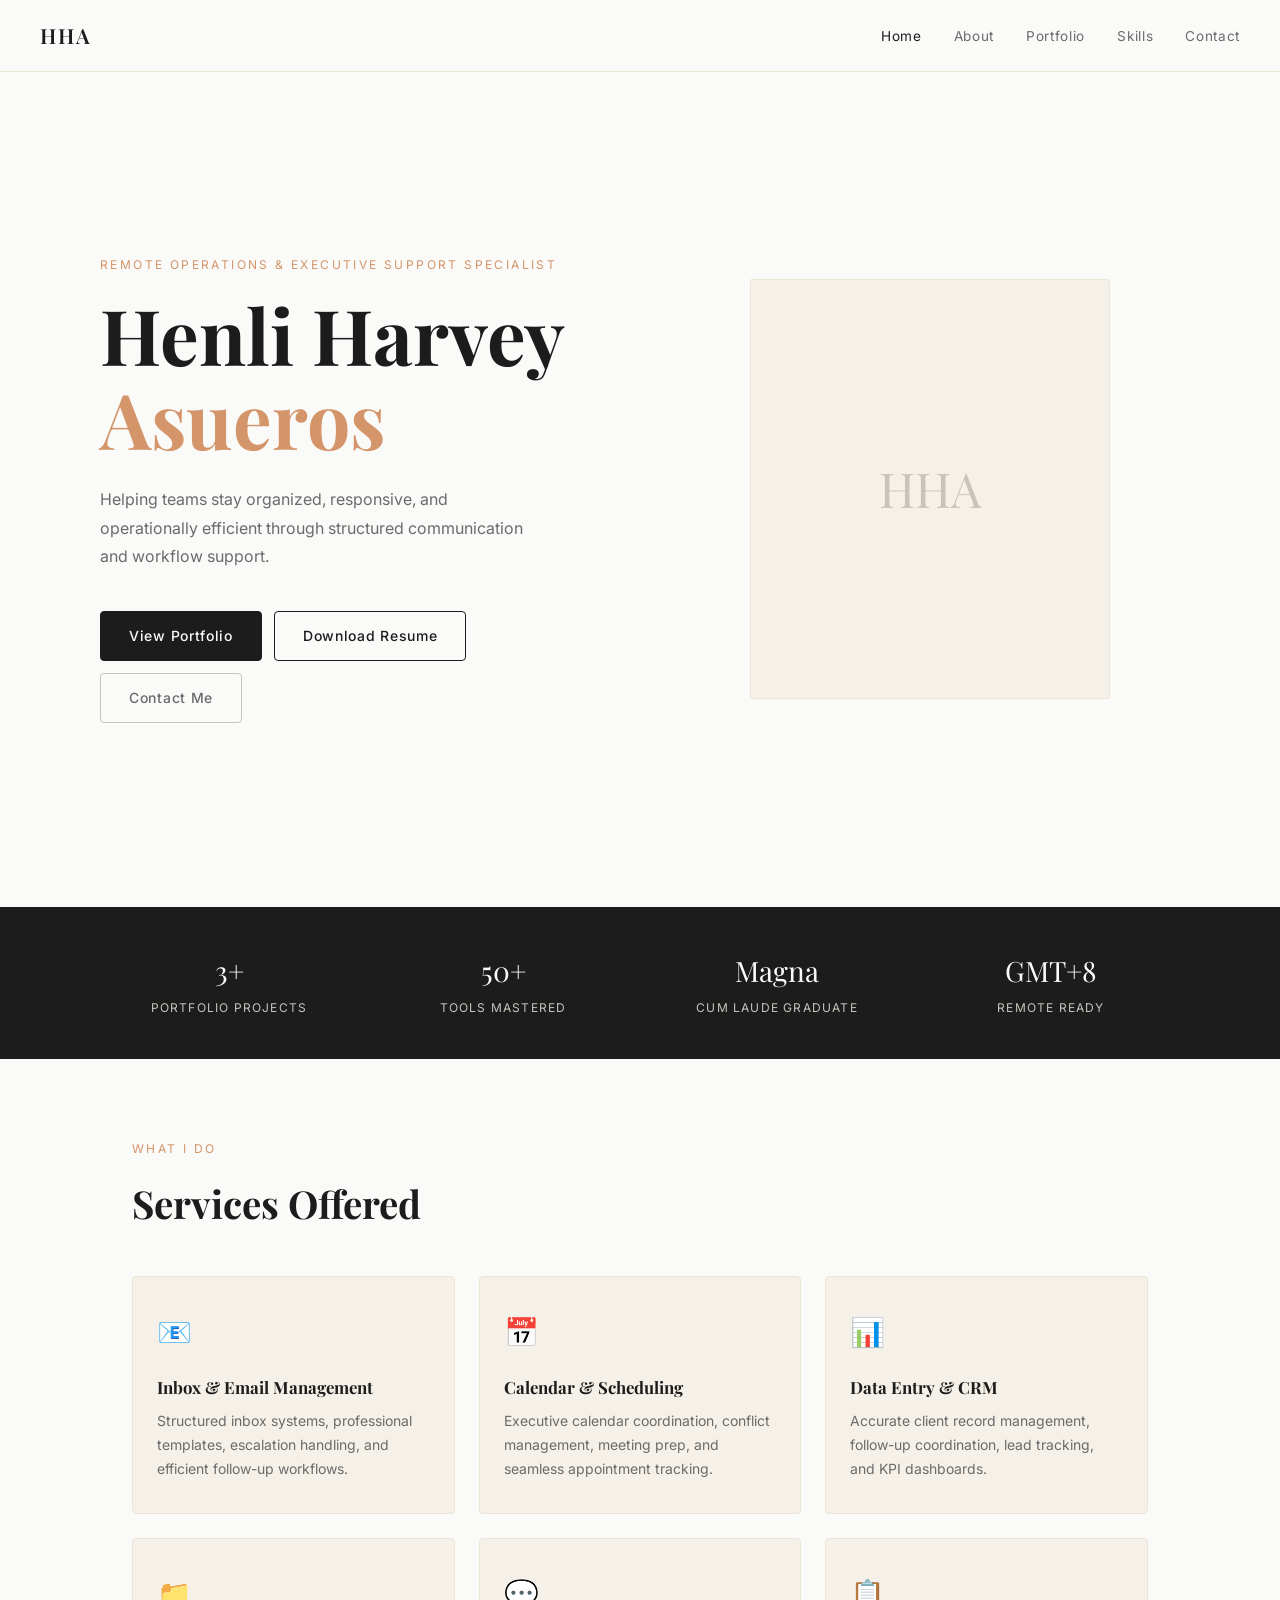
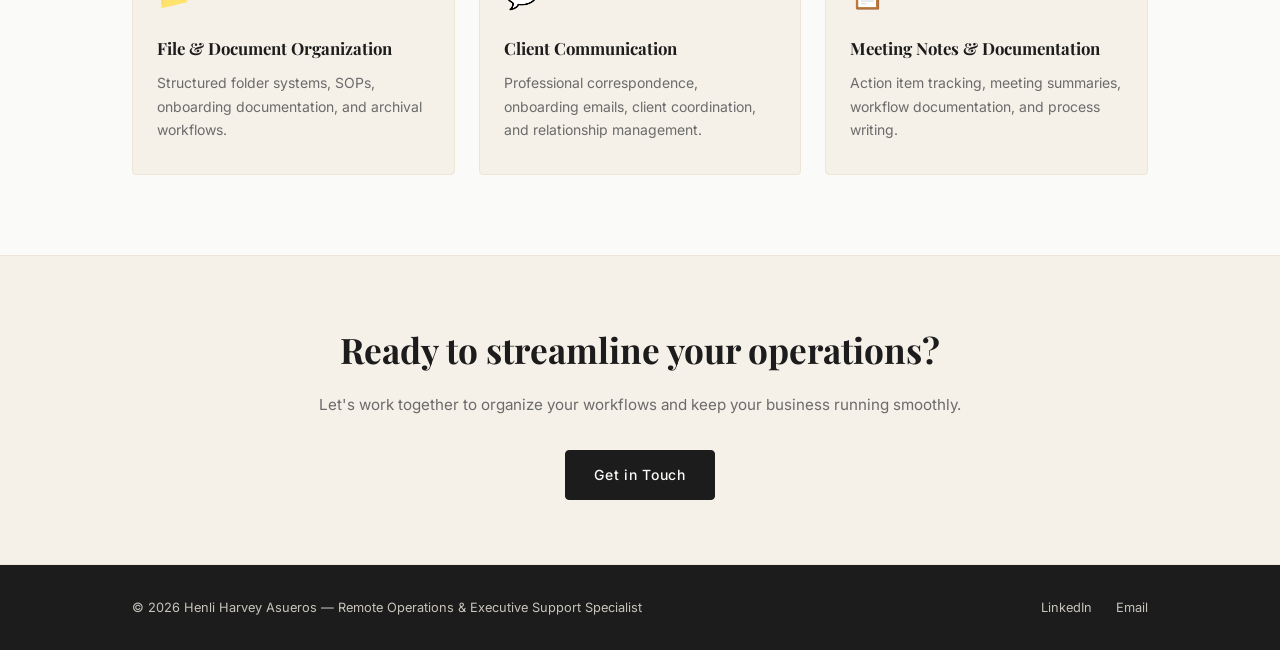
==== commit 16c05e92: "Initial commit: Full multi-page portfolio website for Henli Harvey Asueros" ====
--- a/index.html
+++ b/index.html
@@ -1,2806 +1,130 @@
 <!DOCTYPE html>
 <html lang="en">
 <head>
-  <meta charset="UTF-8">
-  <meta name="viewport" content="width=device-width, initial-scale=1.0">
-  <title>Henli Harvey Asueros | Remote Operations & Executive Support</title>
-  //fonts.googleapis.com">
-  //fonts.gstatic.com" crossorigin>
-  //fonts.googleapis.com/css2?family=Playfair+Display:ital,wght@0,400;0,500;1,400&family=Inter:wght@300;400;500;600&display=swap" rel="stylesheet">
-  <style>
-    *, *::before, *::after { box-sizing: border-box; margin: 0; padding: 0; }
-    :root {
-      --white: #ffffff; --off-white: #faf9f7; --light-gray: #f2f0ec;
-      --border: #e4e0d8; --muted: #9a9590; --body: #3a3633;
-      --heading: #1a1714; --accent: #8b6f5e;
-    }
-    html { scroll-behavior: smooth; }
-    body { font-family: 'Inter', sans-serif; font-size: 16px; line-height: 1.7; color: var(--body); background-color: var(--white); }
-    nav { position: fixed; top: 0; left: 0; right: 0; z-index: 100; background: var(--white); border-bottom: 1px solid var(--border); padding: 0 6%; display: flex; align-items: center; justify-content: space-between; height: 64px; }
-    .nav-logo { font-family: 'Playfair Display', serif; font-size: 1.05rem; font-weight: 500; color: var(--heading); text-decoration: none; }
-    .nav-links { display: flex; gap: 2.5rem; list-style: none; }
-    .nav-links a { font-size: 0.73rem; font-weight: 500; letter-spacing: 0.13em; text-transform: uppercase; color: var(--body); text-decoration: none; transition: color 0.2s; }
-    .nav-links a:hover { color: var(--accent); }
-    #hero { padding-top: 130px; padding-bottom: 100px; padding-left: 6%; padding-right: 6%; max-width: 1200px; margin: 0 auto; display: grid; grid-template-columns: 1.1fr 0.9fr; gap: 6rem; align-items: center; }
-    .hero-eyebrow { font-size: 0.7rem; font-weight: 600; letter-spacing: 0.2em; text-transform: uppercase; color: var(--accent); margin-bottom: 1.2rem; }
-    .hero-name { font-family: 'Playfair Display', serif; font-size: clamp(2.8rem, 5.5vw, 4.5rem); font-weight: 400; color: var(--heading); line-height: 1.08; margin-bottom: 1rem; }
-    .hero-title { font-family: 'Playfair Display', serif; font-size: clamp(1rem, 1.8vw, 1.2rem); font-style: italic; color: var(--accent); margin-bottom: 2rem; }
-    .hero-desc { font-size: 0.95rem; line-height: 1.85; color: var(--body); max-width: 500px; margin-bottom: 2.5rem; }
-    .hero-ctas { display: flex; gap: 1rem; flex-wrap: wrap; }
-    .btn { display: inline-block; padding: 0.72rem 1.8rem; font-size: 0.72rem; font-weight: 600; letter-spacing: 0.12em; text-transform: uppercase; text-decoration: none; border: 1.5px solid var(--heading); color: var(--heading); background: transparent; transition: all 0.22s; cursor: pointer; }
-    .btn:hover { background: var(--heading); color: var(--white); }
-    .btn-filled { background: var(--heading); color: var(--white); }
-    .btn-filled:hover { background: var(--accent); border-color: var(--accent); }
-    .hero-visual { display: flex; justify-content: flex-end; }
-    .photo-frame { width: 320px; height: 400px; background: var(--light-gray); border: 1px solid var(--border); display: flex; align-items: center; justify-content: center; flex-direction: column; gap: 0.8rem; color: var(--muted); font-size: 0.8rem; letter-spacing: 0.08em; text-align: center; padding: 2rem; }
-    .photo-icon { width: 54px; height: 54px; border: 1.5px solid var(--border); border-radius: 50%; display: flex; align-items: center; justify-content: center; font-size: 1.5rem; margin-bottom: 0.4rem; }
-    section { padding: 90px 6%; }
-    .section-inner { max-width: 1200px; margin: 0 auto; }
-    .section-divider { display: flex; align-items: center; gap: 1.2rem; margin-bottom: 3rem; }
-    .section-label { font-size: 0.68rem; font-weight: 600; letter-spacing: 0.2em; text-transform: uppercase; color: var(--muted); white-space: nowrap; }
-    .section-line { flex: 1; height: 1px; background: var(--border); }
-    .section-heading { font-family: 'Playfair Display', serif; font-size: clamp(1.8rem, 3.5vw, 2.8rem); font-weight: 400; color: var(--heading); line-height: 1.2; margin-bottom: 1.2rem; }
-    .section-sub { font-size: 0.93rem; color: var(--muted); line-height: 1.8; max-width: 540px; }
-    #about { background: var(--off-white); border-top: 1px solid var(--border); border-bottom: 1px solid var(--border); }
-    .about-grid { display: grid; grid-template-columns: 1.3fr 1fr; gap: 5rem; margin-top: 1.5rem; align-items: start; }
-    .about-text p { font-size: 0.95rem; line-height: 1.9; margin-bottom: 1.3rem; }
-    .about-facts { display: flex; flex-direction: column; }
-    .fact-item { padding: 1.4rem 0; border-bottom: 1px solid var(--border); }
-    .fact-item:first-child { border-top: 1px solid var(--border); }
-    .fact-label { font-size: 0.67rem; font-weight: 600; letter-spacing: 0.16em; text-transform: uppercase; color: var(--muted); margin-bottom: 0.35rem; }
-    .fact-value { font-family: 'Playfair Display', serif; font-size: 0.98rem; color: var(--heading); }
-    #skills { background: var(--white); }
-    .skills-grid { display: grid; grid-template-columns: repeat(3, 1fr); border: 1px solid var(--border); margin-top: 3rem; }
-    .skill-cat { padding: 2.2rem; border-right: 1px solid var(--border); border-bottom: 1px solid var(--border); }
-    .skill-cat:nth-child(3n) { border-right: none; }
-    .skill-cat:nth-last-child(-n+3) { border-bottom: none; }
-    .skill-cat-title { font-size: 0.68rem; font-weight: 600; letter-spacing: 0.16em; text-transform: uppercase; color: var(--accent); margin-bottom: 1.3rem; padding-bottom: 1rem; border-bottom: 1px solid var(--border); }
-    .skill-list { list-style: none; display: flex; flex-direction: column; gap: 0.55rem; }
-    .skill-list li { font-size: 0.87rem; color: var(--body); padding-left: 1.1rem; position: relative; }
-    .skill-list li::before { content: '—'; position: absolute; left: 0; color: var(--border); font-size: 0.7rem; top: 0.1rem; }
-    #portfolio { background: var(--off-white); border-top: 1px solid var(--border); border-bottom: 1px solid var(--border); }
-    .portfolio-header { display: grid; grid-template-columns: 1fr 1fr; gap: 4rem; align-items: end; margin-bottom: 3rem; }
-    .project-item { display: grid; grid-template-columns: 72px 1fr; gap: 2.5rem; padding: 2.8rem 0; border-bottom: 1px solid var(--border); align-items: start; }
-    .project-item:first-of-type { border-top: 1px solid var(--border); }
-    .project-num { font-family: 'Playfair Display', serif; font-size: 3rem; font-weight: 400; color: var(--border); line-height: 1; }
-    .project-title { font-family: 'Playfair Display', serif; font-size: 1.25rem; font-weight: 500; color: var(--heading); margin-bottom: 0.6rem; }
-    .project-tags { display: flex; flex-wrap: wrap; gap: 0.45rem; margin-bottom: 0.9rem; }
-    .tag { font-size: 0.64rem; font-weight: 600; letter-spacing: 0.1em; text-transform: uppercase; color: var(--accent); border: 1px solid var(--border); padding: 0.22rem 0.65rem; background: var(--white); }
-    .project-desc { font-size: 0.9rem; color: var(--body); line-height: 1.75; }
-    #tools { background: var(--white); }
-    .tools-grid { display: grid; grid-template-columns: repeat(6, 1fr); gap: 1px; background: var(--border); border: 1px solid var(--border); margin-top: 3rem; }
-    .tool-item { background: var(--white); padding: 1.6rem 1rem; text-align: center; font-size: 0.8rem; font-weight: 500; color: var(--body); transition: background 0.18s; }
-    .tool-item:hover { background: var(--light-gray); }
-    #contact { background: var(--heading); border-top: 1px solid var(--border); }
-    #contact .section-label { color: rgba(255,255,255,0.35); }
-    #contact .section-heading { color: var(--white); }
-    #contact .section-line { background: rgba(255,255,255,0.1); }
-    .contact-grid { display: grid; grid-template-columns: 1fr 1fr; gap: 6rem; margin-top: 1.5rem; align-items: start; }
-    .contact-text { font-size: 0.95rem; line-height: 1.85; color: rgba(255,255,255,0.6); margin-bottom: 2rem; }
-    .contact-ctas { display: flex; gap: 1rem; flex-wrap: wrap; }
-    .btn-light { border-color: rgba(255,255,255,0.4); color: rgba(255,255,255,0.85); }
-    .btn-light:hover { background: rgba(255,255,255,0.1); border-color: rgba(255,255,255,0.7); color: #fff; }
-    .btn-light-filled { background: rgba(255,255,255,0.1); border-color: rgba(255,255,255,0.4); color: #fff; }
-    .btn-light-filled:hover { background: rgba(255,255,255,0.2); }
-    .contact-links { display: flex; flex-direction: column; }
-    .contact-link-item { padding: 1.3rem 0; border-bottom: 1px solid rgba(255,255,255,0.08); }
-    .contact-link-item:first-child { border-top: 1px solid rgba(255,255,255,0.08); }
-    .contact-link-label { font-size: 0.67rem; font-weight: 600; letter-spacing: 0.16em; text-transform: uppercase; color: rgba(255,255,255,0.35); margin-bottom: 0.3rem; }
-    .contact-link-value { font-size: 0.93rem; color: rgba(255,255,255,0.8); text-decoration: none; transition: color 0.2s; }
-    .contact-link-value:hover { color: #fff; }
-    footer { background: var(--heading); padding: 2rem 6%; border-top: 1px solid rgba(255,255,255,0.08); }
-    .footer-inner { max-width: 1200px; margin: 0 auto; display: flex; align-items: center; justify-content: space-between; }
-    .footer-name { font-family: 'Playfair Display', serif; font-size: 0.9rem; color: rgba(255,255,255,0.5); }
-    .footer-note { font-size: 0.78rem; color: rgba(255,255,255,0.3); }
-    @media (max-width: 768px) {
-      #hero, .about-grid, .portfolio-header, .contact-grid { grid-template-columns: 1fr; gap: 3rem; }
-      .hero-visual { justify-content: center; }
-      .skills-grid { grid-template-columns: 1fr; }
-      .skill-cat { border-right: none; }
-      .tools-grid { grid-template-columns: repeat(3, 1fr); }
-      .nav-links { display: none; }
-    }
-  </style>
+  <meta charset="UTF-8" />
+  <meta name="viewport" content="width=device-width, initial-scale=1.0" />
+  <title>Henli Harvey Asueros | Remote Operations Specialist</title>
+  <link rel="stylesheet" href="css/style.css" />
+  <link href="https://fonts.googleapis.com/css2?family=Playfair+Display:wght@400;600&family=Inter:wght@300;400;500&display=swap" rel="stylesheet" />
 </head>
 <body>
 
-<nav>
-  <a href="#" class="nav-logo">Henli Harvey Asueros</a>
-  <ul class="nav-links">
-    ><a href="#about">About</a></li>
-    ><a href="#skills">Skills</a></li>
-    ><a href="#portfolio">Portfolio</a></li>
-    ><a href="#tools">Tools</a></li>
-    ><a href="#contact">Contact</a></li>
+<!-- NAV -->
+<nav class="nav">
+  <div class="nav__logo">HHA</div>
+  <ul class="nav__links">
+    <li><a href="index.html" class="active">Home</a></li>
+    <li><a href="about.html">About</a></li>
+    <li><a href="portfolio.html">Portfolio</a></li>
+    <li><a href="skills.html">Skills</a></li>
+    <li><a href="contact.html">Contact</a></li>
   </ul>
+  <button class="nav__toggle" onclick="toggleNav()">&#9776;</button>
 </nav>
 
-<section id="hero">
-  <div class="hero-content">
-    <div class="hero-eyebrow">Remote GMT+8 • Philippines</div>
-    <h1 class="hero-name">Henli Harvey Asueros</h1>
-    <p class="hero-title">Remote Operations & Executive Support Specialist</p>
-    <p class="hero-desc">
-      Helping teams stay organized, responsive, and operationally efficient through structured communication, workflow support, and administrative coordination in remote environments.
-    </p>
-    <div class="hero-ctas">
-      <a href="#portfolio" class="btn btn-filled">View Portfolio</a>
-      <a href="#contact" class="btn">Get In Touch</a>
+<!-- HERO -->
+<section class="hero">
+  <div class="hero__content">
+    <div class="hero__text">
+      <p class="hero__eyebrow">Remote Operations &amp; Executive Support Specialist</p>
+      <h1 class="hero__name">Henli Harvey<br><span>Asueros</span></h1>
+      <p class="hero__tagline">Helping teams stay organized, responsive, and operationally efficient through structured communication and workflow support.</p>
+      <div class="hero__cta">
+        <a href="portfolio.html" class="btn btn--primary">View Portfolio</a>
+        <a href="https://canva.link/3e981r8vxpq45ul" target="_blank" class="btn btn--outline">Download Resume</a>
+        <a href="contact.html" class="btn btn--ghost">Contact Me</a>
+      </div>
     </div>
-  </div>
-  <div class="hero-visual">
-    <div class="photo-frame">
-      <div class="photo-icon">👤</div>
-      <span>Professional Photo</span>
-      <span style="font-size:0.7rem; opacity:0.6;">(Replace with Barong photo)</span>
-    </div>
-  </div>
-</section>
-
-<section id="about">
-  <div class="section-inner">
-    <div class="section-divider">
-      <span class="section-label">About Me</span>
-      <div class="section-line"></div>
-    </div>
-    <div class="about-grid">
-      <div class="about-text">
-        <h2 class="section-heading">Professional Background</h2>
-        <p>
-          Detail-oriented Administrative and Executive Virtual Assistant with experience supporting documentation, client communication, CRM updates, and operational workflows in fast-paced environments. I help businesses stay organized by managing inboxes, schedules, and administrative systems with accuracy and clear communication.
-        </p>
-        <p>
-          With a background in English Language and Applied Linguistics, I bring strong written judgment and professionalism to every task. I specialize in communication management, workflow coordination, and operational support for remote teams.
-        </p>
-      </div>
-      <div class="about-facts">
-        <div class="fact-item">
-          <div class="fact-label">Location</div>
-          <div class="fact-value">Davao City, Philippines</div>
-        </div>
-        <div class="fact-item">
-          <div class="fact-label">Time Zone</div>
-          <div class="fact-value">GMT+8 (PHT)</div>
-        </div>
-        <div class="fact-item">
-          <div class="fact-label">Education</div>
-          <div class="fact-value">BA English Language & Applied Linguistics</div>
-        </div>
-        <div class="fact-item">
-          <div class="fact-label">Work Style</div>
-          <div class="fact-value">Remote / Fully Distributed</div>
-        </div>
+    <div class="hero__image">
+      <div class="hero__image-frame">
+        <img src="https://drive.google.com/uc?export=view&id=1Xo_9LI3cv8O9o1BXVgXRKqGHU-y47xpC" alt="Henli Harvey Asueros" onerror="this.style.display='none'" />
+        <div class="hero__image-placeholder">HHA</div>
       </div>
     </div>
   </div>
 </section>
 
-<section id="skills">
-  <div class="section-inner">
-    <div class="section-divider">
-      <span class="section-label">Skills & Expertise</span>
-      <div class="section-line"></div>
+<!-- INTRO STRIP -->
+<section class="intro-strip">
+  <div class="strip-grid">
+    <div class="strip-item">
+      <span class="strip-num">3+</span>
+      <span class="strip-label">Portfolio Projects</span>
     </div>
-    <h2 class="section-heading">What I Help With</h2>
-    <div class="skills-grid">
-      <div class="skill-cat">
-        <div class="skill-cat-title">Operations Support</div>
-        <ul class="skill-list">
-          >Workflow Coordination</li>
-          >Task Management</li>
-          >Executive Assistance</li>
-          >Administrative Support</li>
-        </ul>
+    <div class="strip-item">
+      <span class="strip-num">50+</span>
+      <span class="strip-label">Tools Mastered</span>
+    </div>
+    <div class="strip-item">
+      <span class="strip-num">Magna</span>
+      <span class="strip-label">Cum Laude Graduate</span>
+    </div>
+    <div class="strip-item">
+      <span class="strip-num">GMT+8</span>
+      <span class="strip-label">Remote Ready</span>
+    </div>
+  </div>
+</section>
+
+<!-- WHAT I DO -->
+<section class="services section">
+  <div class="container">
+    <p class="section__eyebrow">What I Do</p>
+    <h2 class="section__title">Services Offered</h2>
+    <div class="services__grid">
+      <div class="service-card">
+        <div class="service-card__icon">&#128231;</div>
+        <h3>Inbox &amp; Email Management</h3>
+        <p>Structured inbox systems, professional templates, escalation handling, and efficient follow-up workflows.</p>
       </div>
-      <div class="skill-cat">
-        <div class="skill-cat-title">Communication</div>
-        <ul class="skill-list">
-          >Client Communication</li>
-          >Professional Email Writing</li>
-          >Meeting Coordination</li>
-          >Documentation</li>
-        </ul>
+      <div class="service-card">
+        <div class="service-card__icon">&#128197;</div>
+        <h3>Calendar &amp; Scheduling</h3>
+        <p>Executive calendar coordination, conflict management, meeting prep, and seamless appointment tracking.</p>
       </div>
-      <div class="skill-cat">
-        <div class="skill-cat-title">Data & CRM</div>
-        <ul class="skill-list">
-          >Data Entry & CRM Updates</li>
-          >Follow-up Tracking</li>
-          >Record Management</li>
-          >Reporting Systems</li>
-        </ul>
+      <div class="service-card">
+        <div class="service-card__icon">&#128202;</div>
+        <h3>Data Entry &amp; CRM</h3>
+        <p>Accurate client record management, follow-up coordination, lead tracking, and KPI dashboards.</p>
       </div>
-      <div class="skill-cat">
-        <div class="skill-cat-title">Scheduling</div>
-        <ul class="skill-list">
-          >Calendar Management</li>
-          >Appointment Scheduling</li>
-          >Meeting Coordination</li>
-          >Deadline Tracking</li>
-        </ul>
+      <div class="service-card">
+        <div class="service-card__icon">&#128193;</div>
+        <h3>File &amp; Document Organization</h3>
+        <p>Structured folder systems, SOPs, onboarding documentation, and archival workflows.</p>
       </div>
-      <div class="skill-cat">
-        <div class="skill-cat-title">Organization</div>
-        <ul class="skill-list">
-          >File & Document Organization</li>
-          >Inbox Management</li>
-          >System Structure</li>
-          >Process Documentation</li>
-        </ul>
+      <div class="service-card">
+        <div class="service-card__icon">&#128172;</div>
+        <h3>Client Communication</h3>
+        <p>Professional correspondence, onboarding emails, client coordination, and relationship management.</p>
       </div>
-      <div class="skill-cat">
-        <div class="skill-cat-title">Core Strengths</div>
-        <ul class="skill-list">
-          >Strong English Proficiency</li>
-          >Attention to Detail</li>
-          >Reliable Follow-ups</li>
-          >Quick System Adoption</li>
-        </ul>
+      <div class="service-card">
+        <div class="service-card__icon">&#128203;</div>
+        <h3>Meeting Notes &amp; Documentation</h3>
+        <p>Action item tracking, meeting summaries, workflow documentation, and process writing.</p>
       </div>
     </div>
   </div>
 </section>
 
-<section id="portfolio">
-  <div class="section-inner">
-    <div class="section-divider">
-      <span class="section-label">Portfolio</span>
-      <div class="section-line"></div>
-    </div>
-    <div class="portfolio-header">
-      <div>
-        <h2 class="section-heading">Projects & Systems</h2>
-        <p class="section-sub">
-          Simulated workflow management systems demonstrating operational thinking, structured coordination, and professional administrative support capabilities.
-        </p>
-      </div>
-    </div>
-
-    <div class="project-item">
-      <div class="project-num">01</div>
-      <div>
-        <h3 class="project-title">Task Management System</h3>
-        <div class="project-tags">
-          <span class="tag">ClickUp</span>
-          <span class="tag">Workflow Management</span>
-          <span class="tag">Task Prioritization</span>
-        </div>
-        <p class="project-desc">
-          Centralized workflow management system designed to organize administrative tasks, monitor progress, prioritize deadlines, and improve day-to-day operational coordination in a remote work environment.
-        </p>
-      </div>
-    </div>
-
-    <div class="project-item">
-      <div class="project-num">02</div>
-      <div>
-        <h3 class="project-title">Email Management System</h3>
-        <div class="project-tags">
-          <span class="tag">Gmail</span>
-          <span class="tag">Communication</span>
-          <span class="tag">Organization</span>
-        </div>
-        <p class="project-desc">
-          Structured email management workflow created to support inbox organization, professional communication handling, follow-up tracking, and efficient coordination of client and internal communications.
-        </p>
-      </div>
-    </div>
-
-    <div class="project-item">
-      <div class="project-num">03</div>
-      <div>
-        <h3 class="project-title">Data & CRM Tracking</h3>
-        <div class="project-tags">
-          <span class="tag">Google Sheets</span>
-          <span class="tag">CRM</span>
-          <span class="tag">Data Management</span>
-        </div>
-        <p class="project-desc">
-          Sample CRM and data tracking systems created to demonstrate organized client record management, follow-up coordination, documentation tracking, and workflow monitoring in a remote administrative environment.
-        </p>
-      </div>
-    </div>
-
-    <div class="project-item">
-      <div class="project-num">04</div>
-      <div>
-        <h3 class="project-title">Calendar Management System</h3>
-        <div class="project-tags">
-          <span class="tag">Google Calendar</span>
-          <span class="tag">Scheduling</span>
-          <span class="tag">Coordination</span>
-        </div>
-        <p class="project-desc">
-          Optimized time management system focusing on organizing schedules, prioritizing tasks, and ensuring seamless coordination for executive success and productivity in fast-paced business environments.
-        </p>
-      </div>
-    </div>
-
-    <div class="project-item">
-      <div class="project-num">05</div>
-      <div>
-        <h3 class="project-title">File Organization System</h3>
-        <div class="project-tags">
-          <span class="tag">Google Drive</span>
-          <span class="tag">Documentation</span>
-          <span class="tag">Structure</span>
-        </div>
-        <p class="project-desc">
-          Comprehensive file management structure organizing client folders, administrative archives, and operational documentation to streamline processes and facilitate efficient information retrieval and collaboration.
-        </p>
-      </div>
-    </div>
-
+<!-- CTA BANNER -->
+<section class="cta-banner">
+  <div class="container">
+    <h2>Ready to streamline your operations?</h2>
+    <p>Let's work together to organize your workflows and keep your business running smoothly.</p>
+    <a href="contact.html" class="btn btn--primary">Get in Touch</a>
   </div>
 </section>
 
-<section id="tools">
-  <div class="section-inner">
-    <div class="section-divider">
-      <span class="section-label">Tools & Platforms</span>
-      <div class="section-line"></div>
-    </div>
-    <h2 class="section-heading">Tools I Use</h2>
-    <div class="tools-grid">
-      <div class="tool-item">Google Workspace</div>
-      <div class="tool-item">ClickUp</div>
-      <div class="tool-item">Trello</div>
-      <div class="tool-item">Notion</div>
-      <div class="tool-item">Slack</div>
-      <div class="tool-item">Zoom</div>
-      <div class="tool-item">Canva</div>
-      <div class="tool-item">Microsoft Office</div>
-      <div class="tool-item">Asana</div>
-      <div class="tool-item">Monday.com</div>
-      <div class="tool-item">CRM Systems</div>
-      <div class="tool-item">+50 More Tools</div>
-    </div>
-  </div>
-</section>
-
-<section id="contact">
-  <div class="section-inner">
-    <div class="section-divider">
-      <span class="section-label">Get In Touch</span>
-      <div class="section-line"></div>
-    </div>
-    <div class="contact-grid">
-      <div>
-        <h2 class="section-heading">Let's Work Together</h2>
-        <p class="contact-text">
-          I'm available for remote administrative and executive support roles. If you're looking for someone organized, detail-oriented, and reliable to help streamline your operations, let's connect.
-        </p>
-        <div class="contact-ctas">
-          <a href="mailto:henliharveyasueros02@gmail.com" class="btn btn-light-filled">Send Email</a>
-          <a href="https://www.linkedin.com/in/henli-harvey-asueros" class="btn btn-light" target="_blank">LinkedIn</a>
-        </div>
-      </div>
-      <div class="contact-links">
-        <div class="contact-link-item">
-          <div class="contact-link-label">Email</div>
-          <a href="mailto:henliharveyasueros02@gmail.com" class="contact-link-value">henliharveyasueros02@gmail.com</a>
-        </div>
-        <div class="contact-link-item">
-          <div class="contact-link-label">Phone</div>
-          <a href="tel:+639065848695" class="contact-link-value">+63 906 584 8695</a>
-        </div>
-        <div class="contact-link-item">
-          <div class="contact-link-label">Alternative Phone</div>
-          <a href="tel:+639924241552" class="contact-link-value">+63 992 424 1552</a>
-        </div>
-        <div class="contact-link-item">
-          <div class="contact-link-label">Location</div>
-          <span class="contact-link-value">Davao City, Philippines (GMT+8)</span>
-        </div>
-      </div>
-    </div>
-  </div>
-</section>
-
-<footer>
-  <div class="footer-inner">
-    <div class="footer-name">Henli Harvey Asueros</div>
-    <div class="footer-note">© 2026 · Remote Operations & Executive Support</div>
-  </div>
-</footer>
-
-</body>
-</html>
-  ;
-  color: rgba(255,255,255,0.08);
-  line-height: 1;
-  margin-bottom: 1.5rem;
-}
-.value-title {
-  font-family: 'Playfair Display', serif;
-  font-size: 1.15rem;
-  font-weight: 400;
-  color: var(--white);
-  margin-bottom: 0.8rem;
-}
-.value-desc {
-  font-size: 0.87rem;
-  line-height: 1.8;
-  color: rgba(255,255,255,0.55);
-}
-
-/* Services Preview */
-.services-preview {
-  padding: 90px 5%;
-  background: var(--white);
-}
-.services-grid {
-  display: grid;
-  grid-template-columns: repeat(3, 1fr);
-  gap: 1px;
-  background: var(--border);
-  border: 1px solid var(--border);
-  margin-top: 3rem;
-}
-.service-card {
-  background: var(--white);
-  padding: 2.5rem 2rem;
-  transition: background 0.2s;
-  cursor: default;
-}
-.service-card:hover { background: var(--cream); }
-.service-icon {
-  font-size: 1.6rem;
-  margin-bottom: 1.2rem;
-}
-.service-title {
-  font-family: 'Playfair Display', serif;
-  font-size: 1.05rem;
-  font-weight: 500;
-  color: var(--ink);
-  margin-bottom: 0.6rem;
-}
-.service-desc {
-  font-size: 0.85rem;
-  line-height: 1.75;
-  color: var(--muted);
-}
-
-/* CTA Banner */
-.home-cta-banner {
-  padding: 80px 5%;
-  background: var(--parchment);
-  border-top: 1px solid var(--border);
-  border-bottom: 1px solid var(--border);
-}
-.home-cta-inner {
-  max-width: 1140px;
-  margin: 0 auto;
-  display: grid;
-  grid-template-columns: 1fr auto;
-  align-items: center;
-  gap: 3rem;
-}
-.home-cta-quote {
-  font-family: 'Playfair Display', serif;
-  font-size: clamp(1.4rem, 3vw, 2rem);
-  font-weight: 400;
-  font-style: italic;
-  color: var(--ink);
-  line-height: 1.5;
-  max-width: 680px;
-}
-.home-cta-quote span { color: var(--rust); font-style: normal; }
-
-/* ============================
-   PAGE 2 — ABOUT
-============================ */
-
-/* Story Hero */
-.about-hero {
-  padding-top: 68px;
-  background: var(--cream);
-  border-bottom: 1px solid var(--border);
-}
-.about-hero-inner {
-  max-width: 1140px;
-  margin: 0 auto;
-  padding: 80px 5% 0;
-  display: grid;
-  grid-template-columns: 1fr 400px;
-  gap: 6rem;
-  align-items: end;
-}
-.about-hero-label {
-  font-size: 0.68rem;
-  font-weight: 600;
-  letter-spacing: 0.22em;
-  text-transform: uppercase;
-  color: var(--rust);
-  margin-bottom: 1.5rem;
-}
-.about-hero-title {
-  font-family: 'Playfair Display', serif;
-  font-size: clamp(2.5rem, 5vw, 4rem);
-  font-weight: 400;
-  color: var(--ink);
-  line-height: 1.1;
-  margin-bottom: 2rem;
-}
-.about-hero-title em { font-style: italic; color: var(--rust); }
-.about-hero-intro {
-  font-size: 1.05rem;
-  line-height: 1.9;
-  color: var(--body);
-  max-width: 560px;
-  margin-bottom: 3rem;
-}
-.about-hero-photo {
-  background: var(--parchment);
-  border: 1px solid var(--border);
-  border-bottom: none;
-  min-height: 420px;
-  display: flex;
-  align-items: center;
-  justify-content: center;
-  flex-direction: column;
-  gap: 1rem;
-  color: var(--muted);
-  font-size: 0.75rem;
-  letter-spacing: 0.1em;
-  text-transform: uppercase;
-}
-.about-hero-photo svg { width: 56px; height: 56px; opacity: 0.18; }
-
-/* Identity Section */
-.identity-section {
-  padding: 90px 5%;
-  background: var(--white);
-  border-bottom: 1px solid var(--border);
-}
-.identity-grid {
-  display: grid;
-  grid-template-columns: 1fr 1fr;
-  gap: 6rem;
-  margin-top: 3rem;
-  align-items: start;
-}
-.identity-left p {
-  font-size: 0.97rem;
-  line-height: 1.95;
-  color: var(--body);
-  margin-bottom: 1.4rem;
-}
-.identity-left p strong {
-  color: var(--ink);
-  font-weight: 600;
-}
-.identity-right {}
-.identity-facts {}
-.identity-fact {
-  padding: 1.5rem 0;
-  border-bottom: 1px solid var(--border);
-  display: grid;
-  grid-template-columns: 130px 1fr;
-  gap: 1.5rem;
-  align-items: baseline;
-}
-.identity-fact:first-child { border-top: 1px solid var(--border); }
-.identity-fact-label {
-  font-size: 0.67rem;
-  font-weight: 600;
-  letter-spacing: 0.16em;
-  text-transform: uppercase;
-  color: var(--muted);
-}
-.identity-fact-value {
-  font-size: 0.93rem;
-  color: var(--ink);
-  line-height: 1.5;
-}
-
-/* Strength Bars */
-.strengths-section {
-  padding: 90px 5%;
-  background: var(--parchment);
-  border-bottom: 1px solid var(--border);
-}
-.strengths-grid {
-  display: grid;
-  grid-template-columns: 1fr 1fr;
-  gap: 1px;
-  background: var(--border);
-  border: 1px solid var(--border);
-  margin-top: 3rem;
-}
-.strength-item {
-  background: var(--parchment);
-  padding: 2rem 2.2rem;
-  display: flex;
-  flex-direction: column;
-  gap: 0.75rem;
-}
-.strength-header {
-  display: flex;
-  justify-content: space-between;
-  align-items: baseline;
-}
-.strength-name {
-  font-size: 0.87rem;
-  font-weight: 600;
-  color: var(--ink);
-  letter-spacing: 0.02em;
-}
-.strength-level {
-  font-size: 0.68rem;
-  font-weight: 600;
-  letter-spacing: 0.1em;
-  text-transform: uppercase;
-  color: var(--rust);
-}
-.strength-bar-track {
-  height: 3px;
-  background: var(--border);
-  width: 100%;
-}
-.strength-bar-fill {
-  height: 100%;
-  background: var(--rust);
-  transition: width 1s ease;
-}
-.strength-note {
-  font-size: 0.8rem;
-  color: var(--muted);
-  line-height: 1.6;
-}
-
-/* Values */
-.values-section {
-  padding: 90px 5%;
-  background: var(--ink);
-}
-.values-list {
-  display: grid;
-  grid-template-columns: repeat(4, 1fr);
-  gap: 0;
-  border: 1px solid rgba(255,255,255,0.08);
-  margin-top: 3rem;
-}
-.value-item {
-  padding: 2.5rem 2rem;
-  border-right: 1px solid rgba(255,255,255,0.08);
-}
-.value-item:last-child { border-right: none; }
-.value-item-icon { font-size: 1.8rem; margin-bottom: 1.2rem; }
-.value-item-title {
-  font-family: 'Playfair Display', serif;
-  font-size: 1rem;
-  font-weight: 500;
-  color: var(--white);
-  margin-bottom: 0.6rem;
-}
-.value-item-desc {
-  font-size: 0.83rem;
-  line-height: 1.75;
-  color: rgba(255,255,255,0.5);
-}
-
-/* Career Path */
-.career-section {
-  padding: 90px 5%;
-  background: var(--white);
-}
-.career-timeline {
-  margin-top: 3rem;
-  position: relative;
-}
-.career-timeline::before {
-  content: '';
-  position: absolute;
-  left: 120px;
-  top: 0; bottom: 0;
-  width: 1px;
-  background: var(--border);
-}
-.career-item {
-  display: grid;
-  grid-template-columns: 120px 1fr;
-  gap: 3rem;
-  padding: 2.5rem 0;
-  border-bottom: 1px solid var(--border);
-  position: relative;
-}
-.career-item:first-child { border-top: 1px solid var(--border); }
-.career-item::after {
-  content: '';
-  position: absolute;
-  left: 116px;
-  top: 2.8rem;
-  width: 9px; height: 9px;
-  border-radius: 50%;
-  background: var(--rust);
-  border: 2px solid var(--white);
-}
-.career-period {
-  font-size: 0.72rem;
-  font-weight: 600;
-  letter-spacing: 0.1em;
-  text-transform: uppercase;
-  color: var(--muted);
-  padding-top: 0.2rem;
-  text-align: right;
-}
-.career-role {
-  font-family: 'Playfair Display', serif;
-  font-size: 1.15rem;
-  font-weight: 500;
-  color: var(--ink);
-  margin-bottom: 0.4rem;
-}
-.career-type {
-  font-size: 0.72rem;
-  font-weight: 600;
-  letter-spacing: 0.1em;
-  text-transform: uppercase;
-  color: var(--rust);
-  margin-bottom: 0.8rem;
-}
-.career-desc {
-  font-size: 0.87rem;
-  line-height: 1.75;
-  color: var(--body);
-}
-
-/* ============================
-   PAGE 3 — PORTFOLIO
-============================ */
-
-/* Portfolio Hero */
-.portfolio-hero {
-  padding-top: 68px;
-  padding-bottom: 0;
-  background: var(--ink);
-}
-.portfolio-hero-inner {
-  max-width: 1140px;
-  margin: 0 auto;
-  padding: 80px 5% 70px;
-}
-.portfolio-hero-grid {
-  display: grid;
-  grid-template-columns: 1fr 1fr;
-  gap: 5rem;
-  align-items: end;
-}
-.portfolio-hero-title {
-  font-family: 'Playfair Display', serif;
-  font-size: clamp(2.5rem, 5vw, 4rem);
-  font-weight: 400;
-  color: var(--white);
-  line-height: 1.1;
-  margin-top: 1.5rem;
-  margin-bottom: 1.5rem;
-}
-.portfolio-hero-title em { font-style: italic; color: var(--rust-lt); }
-.portfolio-hero-desc {
-  font-size: 0.95rem;
-  line-height: 1.85;
-  color: rgba(255,255,255,0.6);
-  margin-bottom: 2rem;
-}
-.portfolio-stat-row {
-  display: flex;
-  gap: 2.5rem;
-  padding-top: 2rem;
-  border-top: 1px solid rgba(255,255,255,0.1);
-}
-.p-stat-num {
-  font-family: 'Playfair Display', serif;
-  font-size: 2rem;
-  font-weight: 400;
-  color: var(--white);
-  line-height: 1;
-}
-.p-stat-label {
-  font-size: 0.68rem;
-  font-weight: 500;
-  letter-spacing: 0.1em;
-  text-transform: uppercase;
-  color: rgba(255,255,255,0.4);
-  margin-top: 0.3rem;
-}
-
-/* Projects Section */
-.projects-section {
-  padding: 90px 5%;
-  background: var(--cream);
-}
-.projects-list {
-  margin-top: 3rem;
-  display: flex;
-  flex-direction: column;
-  gap: 0;
-}
-.project-block {
-  border-top: 1px solid var(--border);
-  padding: 3.5rem 0;
-  display: grid;
-  grid-template-columns: 80px 1fr 320px;
-  gap: 3rem;
-  align-items: start;
-  transition: background 0.2s;
-}
-.project-block:last-child { border-bottom: 1px solid var(--border); }
-
-.proj-number {
-  font-family: 'Playfair Display', serif;
-  font-size: 3.5rem;
-  font-weight: 400;
-  color: var(--border);
-  line-height: 1;
-}
-.proj-tags {
-  display: flex;
-  flex-wrap: wrap;
-  gap: 0.4rem;
-  margin-bottom: 1rem;
-}
-.proj-tag {
-  font-size: 0.62rem;
-  font-weight: 600;
-  letter-spacing: 0.1em;
-  text-transform: uppercase;
-  color: var(--rust);
-  border: 1px solid var(--border);
-  padding: 0.2rem 0.6rem;
-  background: var(--white);
-}
-.proj-title {
-  font-family: 'Playfair Display', serif;
-  font-size: 1.45rem;
-  font-weight: 500;
-  color: var(--ink);
-  margin-bottom: 0.9rem;
-  line-height: 1.25;
-}
-.proj-desc {
-  font-size: 0.9rem;
-  line-height: 1.8;
-  color: var(--body);
-  margin-bottom: 1.5rem;
-}
-.
-proj-features {
-  display: flex;
-  flex-direction: column;
-  gap: 0.5rem;
-}
-.proj-feature {
-  display: flex;
-  align-items: flex-start;
-  gap: 0.7rem;
-  font-size: 0.83rem;
-  color: var(--body);
-  line-height: 1.5;
-}
-.proj-feature::before {
-  content: '→';
-  color: var(--rust);
-  font-size: 0.75rem;
-  flex-shrink: 0;
-  margin-top: 0.1rem;
-}
-.proj-sidebar {
-  background: var(--white);
-  border: 1px solid var(--border);
-  padding: 1.8rem;
-  position: sticky;
-  top: 90px;
-}
-.proj-sidebar-label {
-  font-size: 0.65rem;
-  font-weight: 600;
-  letter-spacing: 0.16em;
-  text-transform: uppercase;
-  color: var(--muted);
-  margin-bottom: 1rem;
-  padding-bottom: 0.8rem;
-  border-bottom: 1px solid var(--border);
-}
-.proj-tools-list {
-  display: flex;
-  flex-wrap: wrap;
-  gap: 0.4rem;
-  margin-bottom: 1.5rem;
-}
-.proj-tool {
-  font-size: 0.72rem;
-  font-weight: 500;
-  padding: 0.3rem 0.7rem;
-  background: var(--parchment);
-  border: 1px solid var(--border);
-  color: var(--body);
-}
-.proj-deliverables {
-  display: flex;
-  flex-direction: column;
-  gap: 0.5rem;
-}
-.proj-deliverable {
-  font-size: 0.8rem;
-  color: var(--body);
-  padding: 0.4rem 0;
-  border-bottom: 1px solid var(--border);
-  display: flex;
-  align-items: center;
-  gap: 0.6rem;
-}
-.proj-deliverable:last-child { border-bottom: none; }
-.proj-deliverable::before {
-  content: '✓';
-  color: var(--sage);
-  font-size: 0.75rem;
-  font-weight: 700;
-  flex-shrink: 0;
-}
-
-/* ============================
-   PAGE 4 — SKILLS & TOOLS
-============================ */
-
-/* Skills Hero */
-.skills-hero {
-  padding-top: 68px;
-  background: var(--parchment);
-  border-bottom: 1px solid var(--border);
-  padding-bottom: 80px;
-}
-.skills-hero-inner {
-  max-width: 1140px;
-  margin: 0 auto;
-  padding: 80px 5% 0;
-}
-.skills-intro-grid {
-  display: grid;
-  grid-template-columns: 1fr 1fr;
-  gap: 6rem;
-  align-items: center;
-  margin-top: 2rem;
-}
-.skills-headline {
-  font-family: 'Playfair Display', serif;
-  font-size: clamp(2.2rem, 4.5vw, 3.5rem);
-  font-weight: 400;
-  color: var(--ink);
-  line-height: 1.1;
-  margin-bottom: 1.5rem;
-}
-.skills-headline em { font-style: italic; color: var(--rust); }
-.skills-intro-text {
-  font-size: 0.97rem;
-  line-height: 1.9;
-  color: var(--body);
-}
-.skills-quote-block {
-  border-left: 3px solid var(--rust);
-  padding-left: 2rem;
-}
-.skills-quote {
-  font-family: 'Playfair Display', serif;
-  font-size: 1.3rem;
-  font-weight: 400;
-  font-style: italic;
-  color: var(--ink);
-  line-height: 1.65;
-  margin-bottom: 1rem;
-}
-.skills-quote-attr {
-  font-size: 0.72rem;
-  font-weight: 600;
-  letter-spacing: 0.14em;
-  text-transform: uppercase;
-  color: var(--rust);
-}
-
-/* Core Competencies */
-.competencies-section {
-  padding: 90px 5%;
-  background: var(--white);
-  border-bottom: 1px solid var(--border);
-}
-.competencies-grid {
-  display: grid;
-  grid-template-columns: repeat(4, 1fr);
-  gap: 0;
-  border: 1px solid var(--border);
-  margin-top: 3rem;
-}
-.competency-block {
-  padding: 2.5rem 2rem;
-  border-right: 1px solid var(--border);
-  border-bottom: 1px solid var(--border);
-}
-.competency-block:nth-child(4n) { border-right: none; }
-.competency-block:nth-last-child(-n+4) { border-bottom: none; }
-.comp-icon { font-size: 1.6rem; margin-bottom: 1.2rem; }
-.comp-title {
-  font-family: 'Playfair Display', serif;
-  font-size: 1rem;
-  font-weight: 500;
-  color: var(--ink);
-  margin-bottom: 0.5rem;
-}
-.comp-level {
-  display: inline-block;
-  font-size: 0.62rem;
-  font-weight: 600;
-  letter-spacing: 0.1em;
-  text-transform: uppercase;
-  color: var(--rust);
-  border: 1px solid var(--border);
-  padding: 0.18rem 0.55rem;
-  margin-bottom: 0.8rem;
-}
-.comp-desc {
-  font-size: 0.82rem;
-  line-height: 1.72;
-  color: var(--muted);
-}
-
-/* Skill Categories Deep Dive */
-.skills-detail-section {
-  padding: 90px 5%;
-  background: var(--cream);
-  border-bottom: 1px solid var(--border);
-}
-.skills-detail-grid {
-  display: grid;
-  grid-template-columns: repeat(3, 1fr);
-  gap: 2.5rem;
-  margin-top: 3rem;
-}
-.skill-detail-card {
-  background: var(--white);
-  border: 1px solid var(--border);
-  overflow: hidden;
-}
-.skill-detail-header {
-  padding: 1.8rem 2rem 1.5rem;
-  border-bottom: 1px solid var(--border);
-  background: var(--parchment);
-}
-.skill-detail-icon { font-size: 1.4rem; margin-bottom: 0.7rem; }
-.skill-detail-title {
-  font-family: 'Playfair Display', serif;
-  font-size: 1.05rem;
-  font-weight: 500;
-  color: var(--ink);
-  margin-bottom: 0.3rem;
-}
-.skill-detail-sub {
-  font-size: 0.75rem;
-  color: var(--muted);
-  letter-spacing: 0.05em;
-}
-.skill-detail-body {
-  padding: 1.5rem 2rem 2rem;
-}
-.skill-detail-list {
-  display: flex;
-  flex-direction: column;
-  gap: 0.55rem;
-}
-.skill-detail-item {
-  font-size: 0.85rem;
-  color: var(--body);
-  padding-left: 1.2rem;
-  position: relative;
-  line-height: 1.5;
-}
-.skill-detail-item::before {
-  content: '—';
-  position: absolute;
-  left: 0;
-  color: var(--rust);
-  font-size: 0.7rem;
-}
-
-/* Tools Grid */
-.tools-section {
-  padding: 90px 5%;
-  background: var(--ink);
-}
-.tools-categories {
-  margin-top: 3rem;
-  display: flex;
-  flex-direction: column;
-  gap: 2.5rem;
-}
-.tools-category {}
-.tools-category-label {
-  font-size: 0.68rem;
-  font-weight: 600;
-  letter-spacing: 0.18em;
-  text-transform: uppercase;
-  color: rgba(255,255,255,0.35);
-  margin-bottom: 1rem;
-  display: flex;
-  align-items: center;
-  gap: 1rem;
-}
-.tools-category-label::after {
-  content: '';
-  flex: 1;
-  height: 1px;
-  background: rgba(255,255,255,0.08);
-}
-.tools-row {
-  display: flex;
-  flex-wrap: wrap;
-  gap: 0.5rem;
-}
-.tool-pill {
-  padding: 0.55rem 1.1rem;
-  border: 1px solid rgba(255,255,255,0.12);
-  font-size: 0.78rem;
-  font-weight: 500;
-  color: rgba(255,255,255,0.75);
-  background: rgba(255,255,255,0.04);
-  transition: all 0.18s;
-  cursor: default;
-}
-.tool-pill:hover {
-  background: rgba(255,255,255,0.1);
-  color: var(--white);
-  border-color: rgba(255,255,255,0.3);
-}
-
-/* Availability Banner */
-.availability-section {
-  padding: 70px 5%;
-  background: var(--rust);
-}
-.availability-inner {
-  max-width: 1140px;
-  margin: 0 auto;
-  display: grid;
-  grid-template-columns: 1fr auto;
-  gap: 3rem;
-  align-items: center;
-}
-.avail-status {
-  display: flex;
-  align-items: center;
-  gap: 0.8rem;
-  margin-bottom: 0.8rem;
-}
-.avail-dot {
-  width: 10px; height: 10px;
-  border-radius: 50%;
-  background: #4ade80;
-  box-shadow: 0 0 0 3px rgba(74,222,128,0.25);
-  flex-shrink: 0;
-}
-.avail-status-text {
-  font-size: 0.72rem;
-  font-weight: 600;
-  letter-spacing: 0.14em;
-  text-transform: uppercase;
-  color: rgba(255,255,255,0.85);
-}
-.avail-headline {
-  font-family: 'Playfair Display', serif;
-  font-size: clamp(1.4rem, 3vw, 2rem);
-  font-weight: 400;
-  color: var(--white);
-  line-height: 1.3;
-}
-.btn-white {
-  background: var(--white);
-  color: var(--rust);
-  border-color: var(--white);
-}
-.btn-white:hover {
-  background: var(--ink);
-  border-color: var(--ink);
-  color: var(--white);
-}
-
-/* ============================
-   PAGE 5 — CONTACT
-============================ */
-
-/* Contact Hero */
-.contact-hero {
-  padding-top: 68px;
-  background: var(--cream);
-  border-bottom: 1px solid var(--border);
-}
-.contact-hero-inner {
-  max-width: 1140px;
-  margin: 0 auto;
-  padding: 80px 5% 80px;
-  display: grid;
-  grid-template-columns: 1fr 1fr;
-  gap: 6rem;
-  align-items: start;
-}
-.contact-main-title {
-  font-family: 'Playfair Display', serif;
-  font-size: clamp(2.5rem, 5vw, 4rem);
-  font-weight: 400;
-  color: var(--ink);
-  line-height: 1.1;
-  margin-top: 1.5rem;
-  margin-bottom: 1.5rem;
-}
-.contact-main-title em { font-style: italic; color: var(--rust); }
-.contact-intro {
-  font-size: 1rem;
-  line-height: 1.9;
-  color: var(--body);
-  margin-bottom: 2.5rem;
-}
-.contact-details {}
-.contact-detail-item {
-  padding: 1.5rem 0;
-  border-bottom: 1px solid var(--border);
-  display: grid;
-  grid-template-columns: 120px 1fr;
-  gap: 1.5rem;
-  align-items: baseline;
-}
-.contact-detail-item:first-child { border-top: 1px solid var(--border); }
-.contact-detail-label {
-  font-size: 0.67rem;
-  font-weight: 600;
-  letter-spacing: 0.16em;
-  text-transform: uppercase;
-  color: var(--muted);
-}
-.contact-detail-value {
-  font-size: 0.93rem;
-  color: var(--ink);
-  line-height: 1.5;
-}
-.contact-detail-value a {
-  color: var(--ink);
-  transition: color 0.2s;
-  text-decoration: none;
-}
-.contact-detail-value a:hover { color: var(--rust); }
-
-/* Contact Form */
-.contact-form-section {
-  padding: 90px 5%;
-  background: var(--white);
-  border-bottom: 1px solid var(--border);
-}
-.contact-form-grid {
-  display: grid;
-  grid-template-columns: 1fr 1fr;
-  gap: 6rem;
-  margin-top: 1rem;
-  align-items: start;
-}
-.contact-form-intro {}
-.contact-form-intro p {
-  font-size: 0.95rem;
-  line-height: 1.85;
-  color: var(--body);
-  margin-bottom: 1.3rem;
-}
-.contact-form-intro p strong { color: var(--ink); font-weight: 600; }
-.ideal-client-list {
-  margin-top: 2rem;
-  display: flex;
-  flex-direction: column;
-  gap: 0.75rem;
-}
-.ideal-client-item {
-  display: flex;
-  align-items: flex-start;
-  gap: 0.8rem;
-  font-size: 0.87rem;
-  color: var(--body);
-  line-height: 1.5;
-}
-.ideal-client-item::before {
-  content: '→';
-  color: var(--rust);
-  font-size: 0.75rem;
-  flex-shrink: 0;
-  margin-top: 0.15rem;
-}
-.contact-form {}
-.form-row {
-  display: grid;
-  grid-template-columns: 1fr 1fr;
-  gap: 1rem;
-  margin-bottom: 1rem;
-}
-.form-group {
-  display: flex;
-    flex-direction: column;
-  gap: 0.5rem;
-  margin-bottom: 1rem;
-}
-.form-label {
-  font-size: 0.68rem;
-  font-weight: 600;
-  letter-spacing: 0.14em;
-  text-transform: uppercase;
-  color: var(--muted);
-}
-.form-input,
-.form-select,
-.form-textarea {
-  padding: 0.85rem 1rem;
-  border: 1px solid var(--border);
-  background: var(--cream);
-  font-family: 'Inter', sans-serif;
-  font-size: 0.87rem;
-  color: var(--ink);
-  outline: none;
-  transition: border-color 0.2s, background 0.2s;
-  width: 100%;
-  appearance: none;
-}
-.form-input:focus,
-.form-select:focus,
-.form-textarea:focus {
-  border-color: var(--rust);
-  background: var(--white);
-}
-.form-textarea {
-  resize: vertical;
-  min-height: 130px;
-  line-height: 1.7;
-}
-.form-select {
-  background-image: url("data:image/svg+xml,%3Csvg xmlns='http://www.w3.org/2000/svg' width='12' height='12' viewBox='0 0 12 12'%3E%3Cpath fill='%239a9590' d='M6 8L1 3h10z'/%3E%3C/svg%3E");
-  background-repeat: no-repeat;
-  background-position: right 1rem center;
-  padding-right: 2.5rem;
-  cursor: pointer;
-}
-.form-note {
-  font-size: 0.75rem;
-  color: var(--muted);
-  margin-top: 1rem;
-  line-height: 1.6;
-}
-
-/* FAQ Section */
-.faq-section {
-  padding: 90px 5%;
-  background: var(--parchment);
-  border-bottom: 1px solid var(--border);
-}
-.faq-grid {
-  display: grid;
-  grid-template-columns: 1fr 1fr;
-  gap: 0;
-  margin-top: 3rem;
-  border: 1px solid var(--border);
-}
-.faq-item {
-  padding: 2rem 2.2rem;
-  border-right: 1px solid var(--border);
-  border-bottom: 1px solid var(--border);
-}
-.faq-item:nth-child(2n) { border-right: none; }
-.faq-item:nth-last-child(-n+2) { border-bottom: none; }
-.faq-q {
-  font-family: 'Playfair Display', serif;
-  font-size: 1rem;
-  font-weight: 500;
-  color: var(--ink);
-  margin-bottom: 0.7rem;
-  line-height: 1.35;
-}
-.faq-a {
-  font-size: 0.85rem;
-  line-height: 1.75;
-  color: var(--muted);
-}
-
-/* Final CTA */
-.final-cta {
-  padding: 100px 5%;
-  background: var(--ink);
-  text-align: center;
-}
-.final-cta-inner {
-  max-width: 680px;
-  margin: 0 auto;
-}
-.final-cta-title {
-  font-family: 'Playfair Display', serif;
-  font-size: clamp(2rem, 4.5vw, 3.2rem);
-  font-weight: 400;
-  color: var(--white);
-  line-height: 1.2;
-  margin-bottom: 1.5rem;
-}
-.final-cta-title em { font-style: italic; color: var(--rust-lt); }
-.final-cta-sub {
-  font-size: 0.97rem;
-  line-height: 1.85;
-  color: rgba(255,255,255,0.55);
-  margin-bottom: 2.5rem;
-}
-.final-cta-btns {
-  display: flex;
-  gap: 1rem;
-  justify-content: center;
-  flex-wrap: wrap;
-}
-
-/* ============================
-   FOOTER
-============================ */
-footer {
-  background: var(--ink);
-  border-top: 1px solid rgba(255,255,255,0.07);
-  padding: 3rem 5%;
-}
-.footer-inner {
-  max-width: 1140px;
-  margin: 0 auto;
-  display: grid;
-  grid-template-columns: 1fr auto 1fr;
-  gap: 3rem;
-  align-items: center;
-}
-.footer-brand {}
-.footer-name {
-  font-family: 'Playfair Display', serif;
-  font-size: 1rem;
-  font-weight: 500;
-  color: rgba(255,255,255,0.7);
-  margin-bottom: 0.3rem;
-}
-.footer-tagline {
-  font-size: 0.72rem;
-  color: rgba(255,255,255,0.3);
-  letter-spacing: 0.06em;
-}
-.footer-nav {
-  display: flex;
-  gap: 2rem;
-}
-.footer-nav-link {
-  font-size: 0.7rem;
-  font-weight: 500;
-  letter-spacing: 0.1em;
-  text-transform: uppercase;
-  color: rgba(255,255,255,0.35);
-  cursor: pointer;
-  transition: color 0.2s;
-}
-.footer-nav-link:hover { color: rgba(255,255,255,0.8); }
-.footer-right {
-  text-align: right;
-}
-.footer-copy {
-  font-size: 0.72rem;
-  color: rgba(255,255,255,0.25);
-}
-.footer-email {
-  font-size: 0.8rem;
-  color: rgba(255,255,255,0.45);
-  margin-top: 0.3rem;
-  transition: color 0.2s;
-}
-.footer-email:hover { color: rgba(255,255,255,0.8); }
-
-/* ============================
-   RESPONSIVE
-============================ */
-@media (max-width: 900px) {
-  .hero { grid-template-columns: 1fr; }
-  .hero-right { min-height: 320px; }
-  .hero-card { grid-template-columns: 1fr 1fr; }
-  .value-strip-grid { grid-template-columns: 1fr; }
-  .value-card { border-right: none; border-bottom: 1px solid rgba(255,255,255,0.08); }
-  .services-grid { grid-template-columns: 1fr 1fr; }
-  .home-cta-inner { grid-template-columns: 1fr; }
-  .about-hero-inner { grid-template-columns: 1fr; }
-  .about-hero-photo { display: none; }
-  .identity-grid { grid-template-columns: 1fr; gap: 3rem; }
-  .strengths-grid { grid-template-columns: 1fr; }
-  .values-list { grid-template-columns: 1fr 1fr; }
-  .value-item { border-bottom: 1px solid rgba(255,255,255,0.08); }
-  .career-timeline::before { left: 0; }
-  .career-item { grid-template-columns: 1fr; gap: 0.5rem; }
-  .career-item::after { display: none; }
-  .career-period { text-align: left; }
-  .portfolio-hero-grid { grid-template-columns: 1fr; gap: 2rem; }
-  .project-block { grid-template-columns: 60px 1fr; }
-  .proj-sidebar { display: none; }
-  .skills-intro-grid { grid-template-columns: 1fr; gap: 3rem; }
-  .competencies-grid { grid-template-columns: 1fr 1fr; }
-  .competency-block:nth-child(2n) { border-right: none; }
-  .skills-detail-grid { grid-template-columns: 1fr 1fr; }
-  .availability-inner { grid-template-columns: 1fr; }
-  .contact-hero-inner { grid-template-columns: 1fr; gap: 3rem; }
-  .contact-form-grid { grid-template-columns: 1fr; gap: 3rem; }
-  .form-row { grid-template-columns: 1fr; }
-  .faq-grid { grid-template-columns: 1fr; }
-  .faq-item { border-right: none; }
-  .faq-item:nth-last-child(-n+2) { border-bottom: 1px solid var(--border); }
-  .faq-item:last-child { border-bottom: none; }
-  .footer-inner { grid-template-columns: 1fr; text-align: center; gap: 1.5rem; }
-  .footer-right { text-align: center; }
-  .footer-nav { justify-content: center; }
-  .nav-links { display: none; }
-  .nav-cta { display: none; }
-  .nav-hamburger { display: flex; }
-}
-
-@media (max-width: 600px) {
-  .services-grid { grid-template-columns: 1fr; }
-  .values-list { grid-template-columns: 1fr; }
-  .competencies-grid { grid-template-columns: 1fr; }
-  .skills-detail-grid { grid-template-columns: 1fr; }
-  .hero-card { grid-template-columns: 1fr 1fr; }
-  .portfolio-stat-row { flex-wrap: wrap; gap: 1.5rem; }
-  .project-block { grid-template-columns: 1fr; }
-  .proj-number { font-size: 2rem; }
-  section, .site-section { padding: 60px 5%; }
-  .about-hero-inner,
-  .portfolio-hero-inner,
-  .skills-hero-inner,
-  .contact-hero-inner { padding-top: 60px; }
-}
-
-  </style>
-</head>
-<body>
-
-<!-- ============================
-     NAV
-============================= -->
-<nav>
-  <div class="nav-brand" onclick="showPage('home')">
-    <span class="nav-brand-name">Henli Harvey Asueros</span>
-    <span class="nav-brand-role">Remote Operations Specialist</span>
-  </div>
-  <ul class="nav-links">
-    ><span class="nav-link active" onclick="showPage('home')" data-page="home">Home</span></li>
-    ><span class="nav-link" onclick="showPage('about')" data-page="about">About</span></li>
-    ><span class="nav-link" onclick="showPage('portfolio')" data-page="portfolio">Portfolio</span></li>
-    ><span class="nav-link" onclick="showPage('skills')" data-page="skills">Skills</span></li>
-    ><span class="nav-link" onclick="showPage('contact')" data-page="contact">Contact</span></li>
-  </ul>
-  <button class="nav-cta" onclick="showPage('contact')">Hire Me</button>
-  <button class="nav-hamburger" onclick="toggleMenu()" id="hamburger">
-    <span></span><span></span><span></span>
-  </button>
-</nav>
-
-<div class="mobile-menu" id="mobileMenu">
-  <span class="mobile-link" onclick="showPage('home');toggleMenu()">Home</span>
-  <span class="mobile-link" onclick="showPage('about');toggleMenu()">About</span>
-  <span class="mobile-link" onclick="showPage('portfolio');toggleMenu()">Portfolio</span>
-  <span class="mobile-link" onclick="showPage('skills');toggleMenu()">Skills</span>
-  <span class="mobile-link" onclick="showPage('contact');toggleMenu()">Contact</span>
-</div>
-
-<!-- ============================
-     PAGE 1: HOME
-============================= -->
-<div id="page-home" class="page active">
-
-  <!-- Hero -->
-  <div class="hero">
-    <div class="hero-left">
-      <div class="hero-location-pill">
-        <span class="location-dot"></span>
-        Available · Davao City, Philippines · GMT+8
-      </div>
-      <h1 class="display-xl hero-headline">
-        Where <em>operations</em><br>meets clarity.
-      </h1>
-      <p class="hero-sub">
-        I'm Henli — a Remote Operations and Executive Support Specialist who helps businesses stay organized, responsive, and efficient. I take the operational weight off your shoulders so you can focus on what you do best.
-      </p>
-      <div class="hero-actions">
-        <button class="btn btn-dark" onclick="showPage('portfolio')">View My Work</button>
-        <button class="btn btn-outline" onclick="showPage('contact')">Work With Me</button>
-      </div>
-      <div class="hero-tags">
-        <span class="hero-tag">Executive Support</span>
-        <span class="hero-tag">Workflow Systems</span>
-        <span class="hero-tag">Client Communication</span>
-        <span class="hero-tag">Operations</span>
-        <span class="hero-tag">Admin Coordination</span>
-      </div>
-    </div>
-    <div class="hero-right">
-      <div class="hero-photo-placeholder">
-        <svg viewBox="0 0 24 24" fill="none" stroke="currentColor" stroke-width="1">
-          ircle cx="12" cy="8" r="4"/><path d="M4 20c0-4 3.6-7 8-7s8 3 8 7"/>
-        </svg>
-        <p>Your Photo Here</p>
-      </div>
-      <div class="hero-card">
-        <div class="hero-card-stat">
-          <div class="hero-card-stat-num">5+</div>
-          <div class="hero-card-stat-label">Portfolio Projects</div>
-        </div>
-        <div class="hero-card-stat">
-          <div class="hero-card-stat-num">Magna</div>
-          <div class="hero-card-stat-label">Cum Laude Graduate</div>
-        </div>
-      </div>
-    </div>
-  </div>
-
-  <!-- Value Strip -->
-  <div class="value-strip">
-    <div class="value-strip-inner">
-      <div class="eyebrow eyebrow--light">
-        <span class="eyebrow-text">Why Work With Me</span>
-        <div class="eyebrow-line"></div>
-      </div>
-      <div class="value-strip-grid">
-        <div class="value-card">
-          <div class="value-number">01</div>
-          <div class="value-title">I reduce operational friction</div>
-          <div class="value-desc">Missed follow-ups, overloaded inboxes, disorganized files — I build the systems that prevent all of it before it costs you time or clients.</div>
-        </div>
-        <div class="value-card">
-          <div class="value-number">02</div>
-          <div class="value-title">I communicate with precision</div>
-                    <div class="value-desc">With a background in English Language and Applied Linguistics and Magna Cum Laude distinction, every email, document, and communication I handle reflects professionalism and clarity.</div>
-        </div>
-        <div class="value-card">
-          <div class="value-number">03</div>
-          <div class="value-title">I think in systems, not tasks</div>
-          <div class="value-desc">I don't just complete to-do lists. I design workflows, build trackers, and create structures that keep running smoothly — even when you're not watching.</div>
-        </div>
-      </div>
-    </div>
-  </div>
-
-  <!-- Services Preview -->
-  <div class="services-preview">
-    <div class="section-inner">
-      <div class="eyebrow">
-        <span class="eyebrow-text">What I Do</span>
-        <div class="eyebrow-line"></div>
-      </div>
-      <h2 class="display-lg" style="margin-bottom:0.5rem;">Services & Expertise</h2>
-      <p class="body-md color-muted" style="max-width:520px; margin-bottom:3rem;">From inbox zero to executive calendar management — I handle the operational layer that keeps your business moving.</p>
-      <div class="services-grid">
-        <div class="service-card">
-          <div class="service-icon">📧</div>
-          <div class="service-title">Inbox & Email Management</div>
-          <div class="service-desc">Organizing, filtering, labeling, and responding to emails with professionalism. Follow-up systems, escalation workflows, and response templates included.</div>
-        </div>
-        <div class="service-card">
-          <div class="service-icon">📅</div>
-          <div class="service-title">Calendar & Scheduling</div>
-          <div class="service-desc">Full executive calendar coordination — booking meetings, managing conflicts, sending confirmations, and maintaining scheduling clarity across time zones.</div>
-        </div>
-        <div class="service-card">
-          <div class="service-icon">📊</div>
-          <div class="service-title">Data Entry & CRM</div>
-          <div class="service-desc">Accurate CRM updates, lead tracking, client record management, follow-up logging, and pipeline maintenance to keep your data clean and actionable.</div>
-        </div>
-        <div class="service-card">
-          <div class="service-icon">🗂️</div>
-          <div class="service-title">File & Document Organization</div>
-          <div class="service-desc">Structured Google Drive or cloud filing systems with SOPs, onboarding folders, invoice archives, and meeting documentation — everything findable in seconds.</div>
-        </div>
-        <div class="service-card">
-          <div class="service-icon">🤝</div>
-          <div class="service-title">Client Communication</div>
-          <div class="service-desc">Professional follow-ups, client onboarding coordination, meeting notes, action item tracking, and post-meeting summaries that maintain relationships.</div>
-        </div>
-        <div class="service-card">
-          <div class="service-icon">⚙️</div>
-          <div class="service-title">Workflow & Operations</div>
-          <div class="service-desc">Building and maintaining operational systems using ClickUp, Notion, Trello, and Google Workspace — so nothing falls through the cracks.</div>
-        </div>
-      </div>
-    </div>
-  </div>
-
-  <!-- Home CTA Banner -->
-  <div class="home-cta-banner">
-    <div class="home-cta-inner">
-      <p class="home-cta-quote">
-        "Most people have jobs. Few know how to <span>organize systems</span>, coordinate workflows, and maintain operational continuity. That's exactly what I do."
-      </p>
-      <button class="btn btn-dark" onclick="showPage('about')">My Story →</button>
-    </div>
-  </div>
-
-</div><!-- end page-home -->
-
-
-<!-- ============================
-     PAGE 2: ABOUT
-============================= -->
-<div id="page-about" class="page">
-
-  <!-- About Hero -->
-  <div class="about-hero">
-    <div class="about-hero-inner">
-      <div>
-        <div class="about-hero-label">About Me</div>
-        <h1 class="about-hero-title">
-          Not just an assistant —<br>an <em>operational anchor.</em>
-        </h1>
-        <p class="about-hero-intro">
-          I'm Henli Harvey Asueros — a Remote Operations and Executive Support Specialist based in Davao City, Philippines. I graduated Magna Cum Laude with a degree in English Language and Applied Linguistics, and I've built my career around one core mission: helping teams operate better.
-        </p>
-        <div style="display:flex; gap:1rem; flex-wrap:wrap;">
-          <button class="btn btn-dark" onclick="showPage('portfolio')">See My Work</button>
-          <button class="btn btn-outline" onclick="showPage('contact')">Get In Touch</button>
-        </div>
-      </div>
-      <div class="about-hero-photo">
-        <svg viewBox="0 0 24 24" fill="none" stroke="currentColor" stroke-width="1">
-          ircle cx="12" cy="8" r="4"/><path d="M4 20c0-4 3.6-7 8-7s8 3 8 7"/>
-        </svg>
-        <p style="font-size:0.72rem; letter-spacing:0.1em; text-transform:uppercase; color:var(--muted);">Professional Photo</p>
-      </div>
-    </div>
-  </div>
-
-  <!-- Identity / Story -->
-  <div class="identity-section">
-    <div class="section-inner">
-      <div class="eyebrow">
-        <span class="eyebrow-text">My Story</span>
-        <div class="eyebrow-line"></div>
-      </div>
-      <div class="identity-grid">
-        <div class="identity-left">
-          <h2 class="display-md" style="margin-bottom:2rem;">The professional behind the systems</h2>
-          <p>
-            I didn't stumble into operations — I was built for it. My academic background in <strong>English Language and Applied Linguistics</strong> gave me something most virtual assistants don't have: a deep, precise understanding of communication. Every email I write, every document I organize, every workflow I build carries that foundation.
-          </p>
-          <p>
-            Graduating <strong>Magna Cum Laude</strong> taught me that excellence isn't accidental. It comes from structure, consistency, and attention to the details others overlook. That same discipline now drives how I approach administrative and executive support work.
-          </p>
-          <p>
-            I specialize in working with <strong>executives, startup founders, and remote teams</strong> who need more than someone to answer emails. They need someone who can look at a workflow, identify where it breaks, and fix it — proactively, independently, and with a high standard of communication.
-          </p>
-          <p>
-            Outside of work, I enjoy singing, working out, and designing in Canva. The same love for structure and aesthetics I bring to creative pursuits is exactly what I bring to every client engagement.
-          </p>
-        </div>
-        <div class="identity-right">
-          <div class="identity-facts">
-            <div class="identity-fact">
-              <span class="identity-fact-label">Full Name</span>
-              <span class="identity-fact-value">Henli Harvey Asueros</span>
-            </div>
-            <div class="identity-fact">
-              <span class="identity-fact-label">Location</span>
-              <span class="identity-fact-value">Davao City, Philippines</span>
-            </div>
-            <div class="identity-fact">
-              <span class="identity-fact-label">Time Zone</span>
-              <span class="identity-fact-value">GMT+8 (Philippine Time)</span>
-            </div>
-            <div class="identity-fact">
-              <span class="identity-fact-label">Education</span>
-              <span class="identity-fact-value">BA English Language & Applied Linguistics — Magna Cum Laude</span>
-            </div>
-            <div class="identity-fact">
-              <span class="identity-fact-label">Work Mode</span>
-              <span class="identity-fact-value">Fully Remote · Available Immediately</span>
-            </div>
-            <div class="identity-fact">
-              <span class="identity-fact-label">Languages</span>
-              <span class="identity-fact-value">English (Professional), Filipino</span>
-            </div>
-            <div class="identity-fact">
-              <span class="identity-fact-label">Interests</span>
-              <span class="identity-fact-value">Singing · Fitness · Canva Design · Workflow Systems</span>
-            </div>
-          </div>
-        </div>
-      </div>
-    </div>
-  </div>
-
-  <!-- Strengths -->
-  <div class="strengths-section">
-    <div class="section-inner">
-      <div class="eyebrow">
-        <span class="eyebrow-text">Core Strengths</span>
-        <div class="eyebrow-line"></div>
-      </div>
-      <h2 class="display-md" style="margin-bottom:0.5rem;">What makes me different</h2>
-      <p class="body-md color-muted" style="max-width:520px; margin-bottom:0;">Most applicants are strong in one area. I naturally combine several that are rare to find together in one professional.</p>
-      <div class="strengths-grid">
-        <div class="strength-item">
-          <div class="strength-header">
-            <span class="strength-name">Written Communication</span>
-            <span class="strength-level">Elite</span>
-          </div>
-          <div class="strength-bar-track"><div class="strength-bar-fill" style="width:97%"></div></div>
-          <div class="strength-note">Linguistics degree + Magna Cum Laude. Every word I write is intentional, professional, and clear.</div>
-        </div>
-        <div class="strength-item">
-          <div class="strength-header">
-            <span class="strength-name">Organization & Systems</span>
-            <span class="strength-level">Elite</span>
-          </div>
-          <div class="strength-bar-track"><div class="strength-bar-fill" style="width:95%"></div></div>
-          <div class="strength-note">I don't just organize — I build systems that stay organized and scale with your team.</div>
-        </div>
-        <div class="strength-item">
-          <div class="strength-header">
-            <span class="strength-name">Administrative Support</span>
-            <span class="strength-level">Advanced</span>
-          </div>
-          <div class="strength-bar-track"><div class="strength-bar-fill" style="width:92%"></div></div>
-          <div class="strength-note">Calendars, inboxes, CRMs, files — I manage the full operational stack with precision.</div>
-        </div>
-        <div class="strength-item">
-          <div class="strength-header">
-            <span class="strength-name">Client Coordination</span>
-            <span class="strength-level">Advanced</span>
-          </div>
-          <div class="strength-bar-track"><div class="strength-bar-fill" style="width:90%"></div></div>
-          <div class="strength-note">I maintain client relationships with timely, professional communication that builds trust.</div>
-        </div>
-        <div class="strength-item">
-          <div class="strength-header">
-            <span class="strength-name">Digital Tools Adoption</span>
-            <span class="strength-level">Advanced</span>
-          </div>
-          <div class="strength-bar-track"><div class="strength-bar-fill" style="width:90%"></div></div>
-          <div class="strength-note">I learn new platforms fast — from ClickUp to CRMs — and immediately use them productively.</div>
-        </div>
-        <div class="strength-item">
-          <div class="strength-header">
-            <span class="strength-name">Professional Presentation</span>
-            <span class="strength-level">Advanced</span>
-          </div>
-          <div class="strength-bar-track"><div class="strength-bar-fill" style="width:88%"></div></div>
-          <div class="strength-note">Canva-trained visual communicator with a strong eye for clean, credible presentation design.</div>
-        </div>
-      </div>
-    </div>
-  </div>
-
-  <!-- Values -->
-  <div class="values-section">
-    <div class="section-inner">
-      <div class="eyebrow eyebrow--light">
-        <span class="eyebrow-text">How I Work</span>
-        <div class="eyebrow-line"></div>
-      </div>
-      <h2 class="display-md color-white" style="margin-bottom:0.5rem;">My working principles</h2>
-      <p class="body-md" style="color:rgba(255,255,255,0.5); max-width:520px; margin-bottom:0;">These aren't just values I list — they're the habits you'll notice in every deliverable I produce.</p>
-      <div class="values-list">
-        <div class="value-item">
-          <div class="value-item-icon">🎯</div>
-          <div class="value-item-title">Reliability Above All</div>
-          <div class="value-item-desc">Deadlines aren't suggestions. If I commit to something, it gets done — accurately, on time, without needing a follow-up.</div>
-        </div>
-        <div class="value-item">
-          <div class="value-item-icon">🔍</div>
-          <div class="value-item-title">Obsessive Attention to Detail</div>
-          <div class="value-item-desc">I catch what others miss. Whether it's a typo in a client email or a gap in a workflow, I notice and I fix it.</div>
-        </div>
-        <div class="value-item">
-          <div class="value-item-icon">🔒</div>
-          <div class="value-item-title">Confidentiality & Trust</div>
-          <div class="value-item-desc">Executive support means handling sensitive information. I treat every piece of data with the discretion it deserves.</div>
-        </div>
-        <div class="value-item">
-          <div class="value-item-icon">📈</div>
-          <div class="value-item-title">Continuous Improvement</div>
-          <div class="value-item-desc">I don't just maintain systems — I look for ways to make them better. Proactive improvement is part of the service.</div>
-        </div>
-      </div>
-    </div>
-  </div>
-
-  <!-- Career Path -->
-  <div class="career-section">
-    <div class="section-inner">
-      <div class="eyebrow">
-        <span class="eyebrow-text">Career Direction</span>
-        <div class="eyebrow-line"></div>
-      </div>
-      <h2 class="display-md" style="margin-bottom:0.5rem;">Where I'm headed</h2>
-      <p class="body-md color-muted" style="max-width:520px; margin-bottom:0;">My career path is deliberate — built toward operational leadership and executive-level support.</p>
-      <div class="career-timeline">
-        <div class="career-item">
-          <div class="career-period">Now — 2027</div>
-          <div>
-            <div class="career-role">Remote Operations & Executive Support Specialist
-                          </div>
-            <div class="career-type">Current Focus · Priority Target</div>
-            <div class="career-desc">Building a strong foundation in executive assistance, administrative operations, workflow systems, and client communication management. Targeting roles as Executive Assistant, Operations Assistant, Administrative Coordinator, and Client Success Coordinator.</div>
-          </div>
-        </div>
-        <div class="career-item">
-          <div class="career-period">2027 — 2029</div>
-          <div>
-            <div class="career-role">Operations Manager / Chief of Staff Assistant</div>
-            <div class="career-type">Mid-Term Goal</div>
-            <div class="career-desc">Evolving from task execution into operations leadership — managing team workflows, overseeing administrative systems, coordinating cross-functional communication, and serving as the operational backbone for growing teams and companies.</div>
-          </div>
-        </div>
-        <div class="career-item">
-          <div class="career-period">2029+</div>
-          <div>
-            <div class="career-role">Business Operations Director / Executive Operations Lead</div>
-            <div class="career-type">Long-Term Vision</div>
-            <div class="career-desc">Leading full operational strategy for organizations — building teams, designing systems at scale, and serving as a trusted strategic partner to C-suite executives. The goal is not just to support operations but to own them.</div>
-          </div>
-        </div>
-      </div>
-    </div>
-  </div>
-
-</div><!-- end page-about -->
-
-
-<!-- ============================
-     PAGE 3: PORTFOLIO
-============================= -->
-<div id="page-portfolio" class="page">
-
-  <!-- Portfolio Hero -->
-  <div class="portfolio-hero">
-    <div class="portfolio-hero-inner">
-      <div class="eyebrow eyebrow--light">
-        <span class="eyebrow-text">My Work</span>
-        <div class="eyebrow-line"></div>
-      </div>
-      <div class="portfolio-hero-grid">
-        <div>
-          <h1 class="portfolio-hero-title">
-            Systems built.<br><em>Problems solved.</em>
-          </h1>
-          <p class="portfolio-hero-desc">
-            These aren't random projects — each one was designed to demonstrate a specific operational capability. Together they tell the story of a professional who thinks in workflows, builds in systems, and delivers in clarity.
-          </p>
-        </div>
-        <div>
-          <p class="body-md" style="color:rgba(255,255,255,0.45); margin-bottom:2rem;">
-            Every project below simulates a real-world executive and operations support environment — the exact kind of work I'll do for you from day one.
-          </p>
-          <div class="portfolio-stat-row">
-            <div>
-              <div class="p-stat-num">5</div>
-              <div class="p-stat-label">Portfolio Systems</div>
-            </div>
-            <div>
-              <div class="p-stat-num">3</div>
-              <div class="p-stat-label">Tool Ecosystems</div>
-            </div>
-            <div>
-              <div class="p-stat-num">10+</div>
-              <div class="p-stat-label">Deliverable Types</div>
-            </div>
-          </div>
-        </div>
-      </div>
-    </div>
-  </div>
-
-  <!-- Projects -->
-  <div class="projects-section">
-    <div class="section-inner">
-      <div class="eyebrow">
-        <span class="eyebrow-text">Portfolio Projects</span>
-        <div class="eyebrow-line"></div>
-      </div>
-      <div class="projects-list">
-
-        <!-- Project 1 -->
-        <div class="project-block">
-          <div class="proj-number">01</div>
-          <div>
-            <div class="proj-tags">
-              <span class="proj-tag">ClickUp</span>
-              <span class="proj-tag">Workflow Management</span>
-              <span class="proj-tag">Task Prioritization</span>
-              <span class="proj-tag">Flagship Project</span>
-            </div>
-            <h3 class="proj-title">Executive Task Management System</h3>
-            <p class="proj-desc">
-              A centralized workflow management environment built in ClickUp to simulate a real executive support operation. This system organizes administrative tasks, monitors progress, prioritizes deadlines, and improves day-to-day operational coordination — exactly what a high-performing EA does for their executive.
-            </p>
-            <div class="proj-features">
-              <div class="proj-feature">Kanban-style workflow board with backlog, in-progress, review, approval, and completion stages</div>
-              <div class="proj-feature">List-based task management organized by priority level — Urgent, High, Medium, and Low</div>
-              <div class="proj-feature">Detailed task views with subtasks, assignees, due dates, and status tracking</div>
-              <div class="proj-feature">Recurring workflow templates for meeting follow-ups, invoice reminders, and onboarding coordination</div>
-              <div class="proj-feature">Scheduling request handling and report preparation workflows built into the system</div>
-            </div>
-          </div>
-          <div class="proj-sidebar">
-            <div class="proj-sidebar-label">Tools Used</div>
-            <div class="proj-tools-list">
-              <span class="proj-tool">ClickUp</span>
-              <span class="proj-tool">Google Workspace</span>
-              <span class="proj-tool">Notion</span>
-            </div>
-            <div class="proj-sidebar-label" style="margin-top:1.2rem;">Deliverables</div>
-            <div class="proj-deliverables">
-              <div class="proj-deliverable">Task Dashboard Screenshots</div>
-              <div class="proj-deliverable">Kanban Workflow Board</div>
-              <div class="proj-deliverable">List-View Priority System</div>
-              <div class="proj-deliverable">Subtask Delegation Setup</div>
-              <div class="proj-deliverable">Recurring Workflow Templates</div>
-            </div>
-          </div>
-        </div>
-
-        <!-- Project 2 -->
-        <div class="project-block">
-          <div class="proj-number">02</div>
-          <div>
-            <div class="proj-tags">
-              <span class="proj-tag">Gmail</span>
-              <span class="proj-tag">Communication Systems</span>
-              <span class="proj-tag">Inbox Management</span>
-            </div>
-            <h3 class="proj-title">Email Management & Communication Workflow</h3>
-            <p class="proj-desc">
-              A structured email management workflow built to handle the full communication lifecycle — from inbox organization to escalation handling. This project demonstrates the kind of communication infrastructure that keeps executives responsive and clients satisfied without the executive needing to touch their inbox every hour.
-            </p>
-            <div class="proj-features">
-              <div class="proj-feature">Inbox categorization system with urgency labels — escalations, follow-ups, scheduling, archiving</div>
-              <div class="proj-feature">Priority management framework: Urgent same-hour, High same-day, Medium 24hr, Low scheduled</div>
-              <div class="proj-feature">Professional email templates for client follow-ups, meeting coordination, and invoice reminders</div>
-              <div class="proj-feature">Follow-up tracking system ensuring no client communication falls through the cracks</div>
-              <div class="proj-feature">Escalation protocols for time-sensitive client issues requiring immediate executive attention</div>
-            </div>
-          </div>
-          <div class="proj-sidebar">
-            <div class="proj-sidebar-label">Tools Used</div>
-            <div class="proj-tools-list">
-              <span class="proj-tool">Gmail</span>
-              <span class="proj-tool">Google Workspace</span>
-              <span class="proj-tool">Canva</span>
-            </div>
-            <div class="proj-sidebar-label" style="margin-top:1.2rem;">Deliverables</div>
-            <div class="proj-deliverables">
-              <div class="proj-deliverable">Inbox Label Architecture</div>
-              <div class="proj-deliverable">Email Template Library</div>
-              <div class="proj-deliverable">Priority Framework Document</div>
-              <div class="proj-deliverable">Escalation SOP</div>
-              <div class="proj-deliverable">Follow-up Tracking Sheet</div>
-            </div>
-          </div>
-        </div>
-
-        <!-- Project 3 -->
-        <div class="project-block">
-          <div class="proj-number">03</div>
-          <div>
-            <div class="proj-tags">
-              <span class="proj-tag">Google Sheets</span>
-              <span class="proj-tag">CRM Management</span>
-              <span class="proj-tag">Data Tracking</span>
-              <span class="proj-tag">Analytics</span>
-            </div>
-            <h3 class="proj-title">CRM & Client Data Tracking System</h3>
-            <p class="proj-desc">
-              A comprehensive client relationship and data management system built in Google Sheets. This project demonstrates the ability to build and maintain organized client records, track communication history, monitor lead pipelines, and produce KPI dashboards that give executives a real-time view of their business relationships.
-            </p>
-            <div class="proj-features">
-              <div class="proj-feature">Client tracker with status labels, last contact dates, follow-up schedules, and assigned tasks</div>
-              <div class="proj-feature">Lead management pipeline with source tracking, priority levels, and conversion status</div>
-              <div class="proj-feature">KPI dashboard tracking: pending follow-ups, completed tasks, scheduled meetings, outstanding invoices</div>
-              <div class="proj-feature">Communication log maintaining full interaction history per client for seamless continuity</div>
-              <div class="proj-feature">Automated visual formatting for at-a-glance status identification across all client records</div>
-            </div>
-          </div>
-          <div class="proj-sidebar">
-            <div class="proj-sidebar-label">Tools Used</div>
-            <div class="proj-tools-list">
-              <span class="proj-tool">Google Sheets</span>
-              <span class="proj-tool">Google Data Studio</span>
-              <span class="proj-tool">Canva</span>
-            </div>
-            <div class="proj-sidebar-label" style="margin-top:1.2rem;">Deliverables</div>
-            <div class="proj-deliverables">
-              <div class="proj-deliverable">Client Status Tracker</div>
-              <div class="proj-deliverable">Lead Pipeline Sheet</div>
-              <div class="proj-deliverable">KPI Dashboard</div>
-              <div class="proj-deliverable">Communication Log</div>
-              <div class="proj-deliverable">Weekly Operations Report</div>
-            </div>
-          </div>
-        </div>
-
-        <!-- Project 4 -->
-        <div class="project-block">
-          <div class="proj-number">04</div>
-          <div>
-            <div class="proj-tags">
-              <span class="proj-tag">Google Calendar</span>
-              <span class="proj-tag">Executive Scheduling</span>
-              <span class="proj-tag">Coordination</span>
-            </div>
-            <h3 class="proj-title">Executive Calendar Management System</h3>
-            <p class="proj-desc">
-              A complete calendar management and scheduling workflow designed to optimize executive time and eliminate scheduling friction. This project shows how I approach time as a strategic resource — protecting it, organizing it, and communicating changes around it with professionalism and speed.
-            </p>
-            <div class="proj-features">
-              <div class="proj-feature">Color-coded calendar system organizing meetings, deadlines, personal blocks, and travel by category</div>
-              <div class="proj-feature">Scheduling workflow from request intake through confirmation, reminder, and post-meeting follow-up</div>
-              <div class="proj-feature">Conflict detection and resolution process for overlapping appointments and time zone management</div>
-              <div class="proj-feature">Professional scheduling email templates — requests, confirmations, reschedules, and updates</div>
-              <div class="proj-feature">Recurring appointment management and executive availability tracking across multiple projects</div>
-            </div>
-          </div>
-          <div class="proj-sidebar">
-            <div class="proj-sidebar-label">Tools Used</div>
-            <div class="proj-tools-list">
-              <span class="proj-tool">Google Calendar</span>
-              <span class="proj-tool">Gmail</span>
-              <span class="proj-tool">Calendly</span>
-            </div>
-            <div class="proj-sidebar-label" style="margin-top:1.2rem;">Deliverables</div>
-            <div class="proj-deliverables">
-              <div class="proj-deliverable">Calendar Overview Screenshots</div>
-              <div class="proj-deliverable">Scheduling Workflow SOP</div>
-              <div class="proj-deliverable">Email Template Suite</div>
-              <div class="proj-deliverable">Conflict Resolution Process</div>
-              <div class="proj-deliverable">Recurring Appointment Setup</div>
-            </div>
-          </div>
-        </div>
-
-        <!-- Project 5 -->
-        <div class="project-block">
-          <div class="proj-number">05</div>
-          <div>
-            <div class="proj-tags">
-              <span class="proj-tag">Google Drive</span>
-              <span class="proj-tag">Documentation</span>
-              <span class="proj-tag">SOPs</span>
-              <span class="proj-tag">File Architecture</span>
-            </div>
-            <h3 class="proj-title">File Organization & Documentation System</h3>
-            <p class="proj-desc">
-              A structured file management and documentation architecture built in Google Drive. This project demonstrates the ability to design an intuitive, scalable filing system that anyone on a team can navigate — with SOPs, onboarding folders, archive systems, and operational documentation built in from the start.
-            </p>
-            <div class="proj-features">
-              <div class="proj-feature">Client project folders with standardized naming conventions and document hierarchy</div>
-              <div class="proj-feature">Administrative archive system for invoices, reports, meeting notes, and contracts</div>
-              <div class="proj-feature">Operational documentation including SOPs, internal reference files, and workflow guides</div>
-              <div class="proj-feature">Onboarding folder structure for new team members with pre-organized resource libraries</div>
-              <div class="proj-feature">Document version control and access permission management across shared drive environments</div>
-            </div>
-          </div>
-          <div class="proj-sidebar">
-            <div class="proj-sidebar-label">Tools Used</div>
-            <div class="proj-tools-list">
-              <span class="proj-tool">Google Drive</span>
-              <span class="proj-tool">Google Docs</span>
-              <span class="proj-tool">Notion</span>
-            </div>
-            <div class="proj-sidebar-label" style="margin-top:1.2rem;">Deliverables</div>
-            <div class="proj-deliverables">
-              <div class="proj-deliverable">Drive Folder Architecture</div>
-              <div class="proj-deliverable">SOP Document Library</div>
-              <div class="proj-deliverable">Onboarding Resource Kit</div>
-              <div class="proj-deliverable">Archive System Structure</div>
-              <div class="proj-deliverable">Naming Convention Guide</div>
-            </div>
-          </div>
-        </div>
-
-      </div><!-- end projects-list -->
-    </div>
-  </div>
-
-</div><!-- end page-portfolio -->
-
-
-<!-- ============================
-     PAGE 4: SKILLS
-============================= -->
-<div id="page-skills" class="page">
-    <!-- Skills Hero -->
-  <div class="skills-hero">
-    <div class="skills-hero-inner">
-      <div class="eyebrow">
-        <span class="eyebrow-text">Skills & Tools</span>
-        <div class="eyebrow-line"></div>
-      </div>
-      <div class="skills-intro-grid">
-        <div>
-          <h1 class="skills-headline">
-            Rare combinations<br>create <em>real value.</em>
-          </h1>
-          <p class="skills-intro-text">
-            Most assistants are strong in one area. What sets me apart is the natural combination of communication mastery, organizational thinking, digital fluency, and professional presentation — all in one person, available remotely from GMT+8.
-          </p>
-        </div>
-        <div class="skills-quote-block">
-          <p class="skills-quote">
-            "Generic positioning creates competition. Specialized positioning creates demand. My specialization is the intersection of operations, communication, and systems thinking."
-          </p>
-          <div class="skills-quote-attr">— Henli Harvey Asueros</div>
-        </div>
-      </div>
-    </div>
-  </div>
-
-  <!-- Core Competencies -->
-  <div class="competencies-section">
-    <div class="section-inner">
-      <div class="eyebrow">
-        <span class="eyebrow-text">Core Competencies</span>
-        <div class="eyebrow-line"></div>
-      </div>
-      <h2 class="display-md" style="margin-bottom:0.5rem;">What I bring to every role</h2>
-      <p class="body-md color-muted" style="max-width:540px; margin-bottom:0;">Eight core competency areas that work together to deliver comprehensive operational and executive support.</p>
-      <div class="competencies-grid">
-        <div class="competency-block">
-          <div class="comp-icon">✉️</div>
-          <div class="comp-title">Written Communication</div>
-          <span class="comp-level">Elite</span>
-          <div class="comp-desc">Linguistics-trained professional communication — emails, SOPs, reports, templates, and client-facing documents written with precision and clarity.</div>
-        </div>
-        <div class="competency-block">
-          <div class="comp-icon">🗂️</div>
-          <div class="comp-title">Administrative Operations</div>
-          <span class="comp-level">Advanced</span>
-          <div class="comp-desc">Full-stack administrative support including inbox management, calendar coordination, data entry, file organization, and documentation management.</div>
-        </div>
-        <div class="competency-block">
-          <div class="comp-icon">⚙️</div>
-          <div class="comp-title">Workflow Systems Design</div>
-          <span class="comp-level">Advanced</span>
-          <div class="comp-desc">Building and managing operational workflows using ClickUp, Notion, and Google Workspace that reduce friction and scale with the business.</div>
-        </div>
-        <div class="competency-block">
-          <div class="comp-icon">🤝</div>
-          <div class="comp-title">Client Coordination</div>
-          <span class="comp-level">Advanced</span>
-          <div class="comp-desc">Managing client relationships through professional communication, follow-up systems, onboarding coordination, and meeting management.</div>
-        </div>
-        <div class="competency-block">
-          <div class="comp-icon">📊</div>
-          <div class="comp-title">CRM & Data Management</div>
-          <span class="comp-level">Proficient</span>
-          <div class="comp-desc">Client record maintenance, lead tracking, pipeline management, follow-up scheduling, and KPI reporting through spreadsheets and CRM platforms.</div>
-        </div>
-        <div class="competency-block">
-          <div class="comp-icon">📅</div>
-          <div class="comp-title">Executive Scheduling</div>
-          <span class="comp-level">Advanced</span>
-          <div class="comp-desc">Full executive calendar management — scheduling, conflict resolution, time zone coordination, and professional scheduling communication.</div>
-        </div>
-        <div class="competency-block">
-          <div class="comp-icon">🎨</div>
-          <div class="comp-title">Visual Communication</div>
-          <span class="comp-level">Proficient</span>
-          <div class="comp-desc">Canva-trained designer capable of producing professional presentations, infographics, portfolio materials, and branded document templates.</div>
-        </div>
-        <div class="competency-block">
-          <div class="comp-icon">🔍</div>
-          <div class="comp-title">Process Documentation</div>
-          <span class="comp-level">Advanced</span>
-          <div class="comp-desc">Creating clear SOPs, workflow guides, onboarding documentation, and operational reference materials that keep teams aligned and processes consistent.</div>
-        </div>
-      </div>
-    </div>
-  </div>
-
-  <!-- Skills Detail -->
-  <div class="skills-detail-section">
-    <div class="section-inner">
-      <div class="eyebrow">
-        <span class="eyebrow-text">Skill Breakdown</span>
-        <div class="eyebrow-line"></div>
-      </div>
-      <h2 class="display-md" style="margin-bottom:0.5rem;">Deep dive by category</h2>
-      <p class="body-md color-muted" style="max-width:540px; margin-bottom:0;">A detailed breakdown of exactly what I can do within each area of expertise.</p>
-      <div class="skills-detail-grid">
-
-        <div class="skill-detail-card">
-          <div class="skill-detail-header">
-            <div class="skill-detail-icon">📧</div>
-            <div class="skill-detail-title">Email & Communication</div>
-            <div class="skill-detail-sub">Inbox management · Templates · Follow-ups</div>
-          </div>
-          <div class="skill-detail-body">
-            <ul class="skill-detail-list">
-              >Inbox zero management and label architecture</li>
-              >Professional email drafting and template creation</li>
-              >Client follow-up systems and escalation handling</li>
-              >Meeting confirmation and scheduling emails</li>
-              >Invoice and payment reminder communications</li>
-              >Internal team communication coordination</li>
-              >Response time SLA management</li>
-            </ul>
-          </div>
-        </div>
-
-        <div class="skill-detail-card">
-          <div class="skill-detail-header">
-            <div class="skill-detail-icon">📅</div>
-            <div class="skill-detail-title">Calendar & Scheduling</div>
-            <div class="skill-detail-sub">Google Calendar · Calendly · Time management</div>
-          </div>
-          <div class="skill-detail-body">
-            <ul class="skill-detail-list">
-              >Executive calendar build and maintenance</li>
-              >Multi-timezone meeting coordination</li>
-              >Conflict detection and resolution</li>
-              >Recurring appointment and reminder setup</li>
-              >Calendly and booking link management</li>
-              >Pre-meeting and post-meeting workflows</li>
-              >Executive availability documentation</li>
-            </ul>
-          </div>
-        </div>
-
-        <div class="skill-detail-card">
-          <div class="skill-detail-header">
-            <div class="skill-detail-icon">📊</div>
-            <div class="skill-detail-title">CRM & Data Operations</div>
-            <div class="skill-detail-sub">Google Sheets · CRM platforms · Reporting</div>
-          </div>
-          <div class="skill-detail-body">
-            <ul class="skill-detail-list">
-              >Client database build and maintenance</li>
-              >Lead pipeline tracking and status updates</li>
-              >Follow-up schedule management</li>
-              >KPI dashboard creation in Google Sheets</li>
-              >Weekly and monthly operations reports</li>
-              >Interaction history logging per client</li>
-              >Data accuracy auditing and cleanup</li>
-            </ul>
-          </div>
-        </div>
-
-        <div class="skill-detail-card">
-          <div class="skill-detail-header">
-            <div class="skill-detail-icon">⚙️</div>
-            <div class="skill-detail-title">Workflow & Task Management</div>
-            <div class="skill-detail-sub">ClickUp · Notion · Trello · Asana</div>
-          </div>
-          <div class="skill-detail-body">
-            <ul class="skill-detail-list">
-              >ClickUp workspace setup and management</li>
-              >Kanban and list-view workflow design</li>
-              >Subtask delegation and deadline tracking</li>
-              >Recurring task and automation setup</li>
-              >Cross-team workflow coordination</li>
-              >Priority matrix implementation</li>
-              >Workflow bottleneck identification</li>
-            </ul>
-          </div>
-        </div>
-
-        <div class="skill-detail-card">
-          <div class="skill-detail-header">
-            <div class="skill-detail-icon">🗂️</div>
-            <div class="skill-detail-title">File & Document Management</div>
-            <div class="skill-detail-sub">Google Drive · Docs · SOPs</div>
-          </div>
-          <div class="skill-detail-body">
-            <ul class="skill-detail-list">
-              >Google Drive folder architecture design</li>
-              >Document naming convention systems</li>
-              >SOP writing and formatting</li>
-              >Onboarding documentation packages</li>
-              >Invoice and contract archive systems</li>
-              >Version control and access management</li>
-              >Meeting notes and action item documentation</li>
-            </ul>
-          </div>
-        </div>
-
-        <div class="skill-detail-card">
-          <div class="skill-detail-header">
-            <div class="skill-detail-icon">🎨</div>
-            <div class="skill-detail-title">Visual & Design Support</div>
-            <div class="skill-detail-sub">Canva · Presentations · Branding</div>
-          </div>
-          <div class="skill-detail-body">
-            <ul class="skill-detail-list">
-              >Professional presentation design in Canva</li>
-              >Branded document and template creation</li>
-              >Infographic and visual report design</li>
-              >Social media graphic creation</li>
-              >Portfolio and proposal layout design</li>
-              >Academic and editorial infographics</li>
-              >Design mockups for client materials</li>
-            </ul>
-          </div>
-        </div>
-
-      </div>
-    </div>
-  </div>
-
-  <!-- Tools Section -->
-  <div class="tools-section">
-    <div class="section-inner">
-      <div class="eyebrow eyebrow--light">
-        <span class="eyebrow-text">Tools & Platforms</span>
-        <div class="eyebrow-line"></div>
-      </div>
-      <h2 class="display-md color-white" style="margin-bottom:0.5rem;">My tech stack</h2>
-      <p class="body-md" style="color:rgba(255,255,255,0.45); max-width:540px; margin-bottom:0;">Platforms I use daily — and new ones I adopt fast.</p>
-      <div class="tools-categories">
-
-        <div class="tools-category">
-          <div class="tools-category-label">Workspace & Productivity</div>
-          <div class="tools-row">
-            <span class="tool-pill">Google Docs</span>
-            <span class="tool-pill">Google Sheets</span>
-            <span class="tool-pill">Google Drive</span>
-            <span class="tool-pill">Google Calendar</span>
-            <span class="tool-pill">Gmail</span>
-            <span class="tool-pill">Google Meet</span>
-            <span class="tool-pill">Microsoft Word</span>
-            <span class="tool-pill">Microsoft Excel</span>
-            <span class="tool-pill">Microsoft Outlook</span>
-          </div>
-        </div>
-
-        <div class="tools-category">
-          <div class="tools-category-label">Project & Task Management</div>
-          <div class="tools-row">
-            <span class="tool-pill">ClickUp</span>
-            <span class="tool-pill">Notion</span>
-            <span class="tool-pill">Trello</span>
-            <span class="tool-pill">Asana</span>
-            <span class="tool-pill">Monday.com</span>
-            <span class="tool-pill">Basecamp</span>
-            <span class="tool-pill">Airtable</span>
-          </div>
-        </div>
-
-        <div class="tools-category">
-          <div class="tools-category-label">Communication & Scheduling</div>
-          <div class="tools-row">
-            <span class="tool-pill">Slack</span>
-            <span class="tool-pill">Zoom</span>
-            <span class="tool-pill">Microsoft Teams</span>
-            <span class="tool-pill">Calendly</span>
-            <span class="tool-pill">Loom</span>
-            <span class="tool-pill">WhatsApp Business</span>
-            <span class="tool-pill">Discord</span>
-          </div>
-        </div>
-
-        <div class="tools-category">
-          <div class="tools-category-label">CRM & Data</div>
-          <div class="tools-row">
-            <span class="tool-pill">HubSpot CRM</span>
-            <span class="tool-pill">Salesforce (Basic)</span>
-            <span class="tool-pill">Zoho CRM</span>
-            <span class="tool-pill">Google Data Studio</span>
-            <span class="tool-pill">Pipedrive</span>
-            <span class="tool-pill">Dubsado</span>
-          </div>
-        </div>
-
-        <div class="tools-category">
-          <div class="tools-category-label">Design & Visual</div>
-          <div class="tools-row">
-            <span class="tool-pill">Canva</span>
-            <span class="
-              tool-pill">Adobe Express</span>
-            <span class="tool-pill">Google Slides</span>
-            <span class="tool-pill">PowerPoint</span>
-            <span class="tool-pill">Visme</span>
-          </div>
-        </div>
-
-        <div class="tools-category">
-          <div class="tools-category-label">File & Documentation</div>
-          <div class="tools-row">
-            <span class="tool-pill">Google Drive</span>
-            <span class="tool-pill">Dropbox</span>
-            <span class="tool-pill">OneDrive</span>
-            <span class="tool-pill">Notion Docs</span>
-            <span class="tool-pill">DocuSign (Basic)</span>
-            <span class="tool-pill">PDF Tools</span>
-          </div>
-        </div>
-
-      </div>
-    </div>
-  </div>
-
-  <!-- Availability Banner -->
-  <div class="availability-section">
-    <div class="availability-inner">
-      <div>
-        <div class="avail-status">
-          <span class="avail-dot"></span>
-          <span class="avail-status-text">Currently Available for Remote Work</span>
-        </div>
-        <h2 class="avail-headline">
-          Ready to bring structure,<br>clarity, and operational flow<br>to your team — starting now.
-        </h2>
-      </div>
-      <div style="display:flex; gap:1rem; flex-wrap:wrap;">
-        <button class="btn btn-white" onclick="showPage('contact')">Hire Me</button>
-        <button class="btn btn-outline-light" onclick="showPage('portfolio')">View Portfolio</button>
-      </div>
-    </div>
-  </div>
-
-</div><!-- end page-skills -->
-
-
-<!-- ============================
-     PAGE 5: CONTACT
-============================= -->
-<div id="page-contact" class="page">
-
-  <!-- Contact Hero -->
-  <div class="contact-hero">
-    <div class="contact-hero-inner">
-      <div>
-        <div class="eyebrow">
-          <span class="eyebrow-text">Get In Touch</span>
-          <div class="eyebrow-line"></div>
-        </div>
-        <h1 class="contact-main-title">
-          Let's build something<br><em>that actually works.</em>
-        </h1>
-        <p class="contact-intro">
-          Whether you're an executive who needs reliable support, a startup founder drowning in operational chaos, or a business owner who just needs someone organized to take things off your plate — I'm here for exactly that. Let's talk.
-        </p>
-        <div style="display:flex; gap:1rem; flex-wrap:wrap;">
-          <a href="mailto:henliharveyasueros02@gmail.com" class="btn btn-dark">Send an Email</a>
-          <a href="https://linkedin.com/in/henli-harvey-asueros" target="_blank" class="btn btn-outline">LinkedIn Profile</a>
-        </div>
-      </div>
-      <div>
-        <div class="contact-details">
-          <div class="contact-detail-item">
-            <span class="contact-detail-label">Email</span>
-            <span class="contact-detail-value">
-              <a href="mailto:henliharveyasueros02@gmail.com">henliharveyasueros02@gmail.com</a>
-            </span>
-          </div>
-          <div class="contact-detail-item">
-            <span class="contact-detail-label">Phone</span>
-            <span class="contact-detail-value">
-              <a href="tel:+639065848695">+63 906 584 8695</a>
-            </span>
-          </div>
-          <div class="contact-detail-item">
-            <span class="contact-detail-label">Alt. Phone</span>
-            <span class="contact-detail-value">
-              <a href="tel:+639924241552">+63 992 424 1552</a>
-            </span>
-          </div>
-          <div class="contact-detail-item">
-            <span class="contact-detail-label">Location</span>
-            <span class="contact-detail-value">Davao City, Philippines</span>
-          </div>
-          <div class="contact-detail-item">
-            <span class="contact-detail-label">Time Zone</span>
-            <span class="contact-detail-value">GMT+8 · Philippine Standard Time</span>
-          </div>
-          <div class="contact-detail-item">
-            <span class="contact-detail-label">Availability</span>
-            <span class="contact-detail-value" style="color:var(--sage); font-weight:500;">
-              ● Open to opportunities · Remote only
-            </span>
-          </div>
-          <div class="contact-detail-item">
-            <span class="contact-detail-label">Response Time</span>
-            <span class="contact-detail-value">Within 24 hours</span>
-          </div>
-        </div>
-      </div>
-    </div>
-  </div>
-
-  <!-- Contact Form Section -->
-  <div class="contact-form-section">
-    <div class="section-inner">
-      <div class="eyebrow">
-        <span class="eyebrow-text">Send a Message</span>
-        <div class="eyebrow-line"></div>
-      </div>
-      <div class="contact-form-grid">
-        <div class="contact-form-intro">
-          <h2 class="display-md" style="margin-bottom:1.5rem;">Who I work best with</h2>
-          <p>
-            I'm not the right fit for everyone — and I mean that as a strength. I'm specifically built for clients who value <strong>reliability, communication, and operational thinking</strong> over just task completion.
-          </p>
-          <p>
-            If you're looking for someone who will show up, think proactively, and treat your business with the same care you do — that's exactly who I am.
-          </p>
-          <div class="ideal-client-list">
-            <div class="ideal-client-item">Executives and founders who need a trusted right-hand support person</div>
-            <div class="ideal-client-item">Remote teams that need operational coordination and communication management</div>
-            <div class="ideal-client-item">Startups building their administrative infrastructure from the ground up</div>
-            <div class="ideal-client-item">Business owners who are overwhelmed by inbox, scheduling, and admin tasks</div>
-            <div class="ideal-client-item">Clients who value clear communication, organized systems, and professional documentation</div>
-          </div>
-        </div>
-        <div class="contact-form">
-          <form onsubmit="handleFormSubmit(event)">
-            <div class="form-row">
-              <div class="form-group">
-                abel class="form-label">First Name</label>
-                <input type="text" class="form-input" placeholder="Jane" required>
-              </div>
-              <div class="form-group">
-                abel class="form-label">Last Name</label>
-                <input type="text" class="form-input" placeholder="Smith" required>
-              </div>
-            </div>
-            <div class="form-group">
-              abel class="form-label">Email Address</label>
-              <input type="email" class="form-input" placeholder="jane@company.com" required>
-            </div>
-            <div class="form-group">
-              abel class="form-label">Company / Organization</label>
-              <input type="text" class="form-input" placeholder="Your Company Name">
-            </div>
-            <div class="form-group">
-              abel class="form-label">Type of Support Needed</label>
-              <select class="form-select">
-                <option value="" disabled selected>Select a service area</option>
-                <option>Executive Assistant / Admin Support</option>
-                <option>Email & Inbox Management</option>
-                <option>Calendar & Scheduling Management</option>
-                <option>CRM & Data Management</option>
-                <option>Workflow & Operations Setup</option>
-                <option>File & Document Organization</option>
-                <option>Client Communication Support</option>
-                <option>Multiple Services / Full Support</option>
-              </select>
-            </div>
-            <div class="form-group">
-              abel class="form-label">Your Message</label>
-              <textarea class="form-textarea" placeholder="Tell me about your business, what support you need, and what an ideal working relationship looks like for you." required></textarea>
-            </div>
-            <button type="submit" class="btn btn-dark" style="width:100%; justify-content:center;">
-              Send Message →
-            </button>
-            <p class="form-note">
-              I read every message personally and respond within 24 hours. No automated replies — just a real, thoughtful response from me.
-            </p>
-          </form>
-        </div>
-      </div>
-    </div>
-  </div>
-
-  <!-- FAQ Section -->
-  <div class="faq-section">
-    <div class="section-inner">
-      <div class="eyebrow">
-        <span class="eyebrow-text">FAQ</span>
-        <div class="eyebrow-line"></div>
-      </div>
-      <h2 class="display-md" style="margin-bottom:0.5rem;">Common questions</h2>
-      <p class="body-md color-muted" style="max-width:520px; margin-bottom:0;">Things people usually want to know before reaching out.</p>
-      <div class="faq-grid">
-        <div class="faq-item">
-          <div class="faq-q">Are you available for full-time or part-time remote work?</div>
-          <div class="faq-a">Both. I'm open to full-time remote positions, part-time retainer arrangements, and project-based work depending on scope and fit. Let's discuss what works best for your team.</div>
-        </div>
-        <div class="faq-item">
-          <div class="faq-q">What time zone do you work in and can you overlap with US or EU hours?</div>
-          <div class="faq-a">I'm based in GMT+8 (Philippine Standard Time). I have flexible availability and can accommodate overlap with US morning hours (EST evenings) or EU business hours depending on the role requirements.</div>
-        </div>
-        <div class="faq-item">
-          <div class="faq-q">Do you have experience with specific CRM or project management tools?</div>
-          <div class="faq-a">Yes — I work with ClickUp, Notion, Trello, Asana, HubSpot, Zoho, and Google Workspace regularly. I'm also a fast learner and can get productive on any new platform within days.</div>
-        </div>
-        <div class="faq-item">
-          <div class="faq-q">How do you handle confidential business information?</div>
-          <div class="faq-a">With full discretion. I understand that executive support involves access to sensitive information — financial records, client data, internal communications. I treat everything with strict confidentiality and am happy to sign NDAs.</div>
-        </div>
-        <div class="faq-item">
-          <div class="faq-q">What makes you different from other virtual assistants?</div>
-          <div class="faq-a">My combination of a linguistics degree, Magna Cum Laude distinction, systems thinking, and multi-domain skill set positions me as an operations professional — not just a task executor. I proactively improve workflows, not just maintain them.</div>
-        </div>
-        <div class="faq-item">
-          <div class="faq-q">Can you start immediately?</div>
-          <div class="faq-a">Yes. I'm currently available and can begin onboarding as soon as an agreement is in place. I come prepared with systems thinking from day one — no lengthy ramp-up period needed.</div>
-        </div>
-      </div>
-    </div>
-  </div>
-
-  <!-- Final CTA -->
-  <div class="final-cta">
-    <div class="final-cta-inner">
-      <h2 class="final-cta-title">
-        Your operations deserve<br>someone who <em>actually cares.</em>
-      </h2>
-      <p class="final-cta-sub">
-        I'm not just looking for a job. I'm looking for a team to contribute to, problems worth solving, and a role where my skills make a real difference. If that sounds like what you need — let's talk.
-      </p>
-      <div class="final-cta-btns">
-        <a href="mailto:henliharveyasueros02@gmail.com" class="btn btn-rust">Email Me Directly</a>
-        <button class="btn btn-outline-light" onclick="document.querySelector('.contact-form form').scrollIntoView({behavior:'smooth'})">
-          Send a Message
-        </button>
-      </div>
-    </div>
-  </div>
-
-</div><!-- end page-contact -->
-
-
-<!-- ============================
-     FOOTER
-============================= -->
-<footer>
-  <div class="footer-inner">
-    <div class="footer-brand">
-      <div class="footer-name">Henli Harvey Asueros</div>
-      <div class="footer-tagline">Remote Operations & Executive Support · GMT+8</div>
-    </div>
-    <div class="footer-nav">
-      <span class="footer-nav-link" onclick="showPage('home')">Home</span>
-      <span class="footer-nav-link" onclick="showPage('about')">About</span>
-      <span class="footer-nav-link" onclick="showPage('portfolio')">Portfolio</span>
-      <span class="footer-nav-link" onclick="showPage('skills')">Skills</span>
-      <span class="footer-nav-link" onclick="showPage('contact')">Contact</span>
-    </div>
-    <div class="footer-right">
-      <div class="footer-copy">© 2026 Henli Harvey Asueros. All rights reserved.</div>
-      <a href="mailto:henliharveyasueros02@gmail.com" class="footer-email">henliharveyasueros02@gmail.com</a>
+<footer class="footer">
+  <div class="container">
+    <p>&copy; 2026 Henli Harvey Asueros &mdash; Remote Operations &amp; Executive Support Specialist</p>
+    <div class="footer__links">
+      <a href="https://www.linkedin.com/in/henli-harvey-asueros-a82b72378/" target="_blank">LinkedIn</a>
+      <a href="mailto:henliharveyasueros02@gmail.com">Email</a>
     </div>
   </div>
 </footer>
 
-
-<!-- ============================
-     JAVASCRIPT
-============================= -->
-<script>
-  // Page Navigation
-  function showPage(pageId) {
-    // Hide all pages
-    document.querySelectorAll('.page').forEach(p => p.classList.remove('active'));
-    // Show target page
-    document.getElementById('page-' + pageId).classList.add('active');
-    // Update nav links
-    document.querySelectorAll('.nav-link').forEach(link => {
-      link.classList.toggle('active', link.getAttribute('data-page') === pageId);
-    });
-    // Scroll to top
-    window.scrollTo({ top: 0, behavior: 'smooth' });
-    // Close mobile menu
-    document.getElementById('mobileMenu').classList.remove('open');
-    // Animate strength bars on skills page
-    if (pageId === 'skills') {
-      setTimeout(animateStrengthBars, 300);
-    }
-  }
-
-  // Mobile Menu Toggle
-  function toggleMenu() {
-    const menu = document.getElementById('mobileMenu');
-    menu.classList.toggle('open');
-  }
-
-  // Animate Strength Bars
-  function animateStrengthBars() {
-    document.querySelectorAll('.strength-bar-fill').forEach(bar => {
-      const width = bar.style.width;
-      bar.style.width = '0%';
-      setTimeout(() => { bar.style.width = width; }, 50);
-    });
-  }
-
-  // Form Submit Handler
-  function handleFormSubmit(e) {
-    e.preventDefault();
-    const btn = e.target.querySelector('button[type="submit"]
+<script src="js/main.js"></script>
+</body>
+</html>
--- a/css/style.css
+++ b/css/style.css
@@ -0,0 +1,230 @@
+/* ===========================
+   BASE & RESET
+=========================== */
+*, *::before, *::after { box-sizing: border-box; margin: 0; padding: 0; }
+
+:root {
+  --white: #FAFAF8;
+  --beige: #F5F0E8;
+  --beige-mid: #EDE6D6;
+  --black: #1C1C1C;
+  --black-soft: #2D2D2D;
+  --gray: #6B6B6B;
+  --gray-light: #C8C4BC;
+  --peach: #D4956A;
+  --peach-light: #F0D5C0;
+  --peach-dark: #B87040;
+  --serif: 'Playfair Display', Georgia, serif;
+  --sans: 'Inter', system-ui, sans-serif;
+  --radius: 4px;
+  --shadow: 0 2px 16px rgba(0,0,0,0.07);
+  --transition: 0.25s ease;
+}
+
+html { scroll-behavior: smooth; }
+body { font-family: var(--sans); background: var(--white); color: var(--black); font-size: 16px; line-height: 1.7; }
+img { max-width: 100%; display: block; }
+a { color: inherit; text-decoration: none; }
+ul { list-style: none; }
+
+.container { max-width: 1080px; margin: 0 auto; padding: 0 2rem; }
+.section { padding: 5rem 0; }
+
+/* ===========================
+   TYPOGRAPHY
+=========================== */
+.section__eyebrow { font-family: var(--sans); font-size: 0.75rem; letter-spacing: 0.2em; text-transform: uppercase; color: var(--peach); margin-bottom: 0.75rem; }
+.section__title { font-family: var(--serif); font-size: clamp(1.8rem, 3vw, 2.5rem); color: var(--black); margin-bottom: 2.5rem; }
+
+/* ===========================
+   BUTTONS
+=========================== */
+.btn { display: inline-block; padding: 0.75rem 1.75rem; border-radius: var(--radius); font-size: 0.875rem; font-weight: 500; letter-spacing: 0.05em; cursor: pointer; transition: all var(--transition); border: 1.5px solid transparent; }
+.btn--primary { background: var(--black); color: var(--white); border-color: var(--black); }
+.btn--primary:hover { background: var(--black-soft); }
+.btn--outline { background: transparent; color: var(--black); border-color: var(--black); }
+.btn--outline:hover { background: var(--black); color: var(--white); }
+.btn--ghost { background: transparent; color: var(--gray); border-color: var(--gray-light); }
+.btn--ghost:hover { border-color: var(--black); color: var(--black); }
+.btn--full { width: 100%; text-align: center; }
+
+/* ===========================
+   NAVIGATION
+=========================== */
+.nav { position: sticky; top: 0; z-index: 100; background: var(--white); border-bottom: 1px solid var(--beige-mid); display: flex; align-items: center; justify-content: space-between; padding: 1.1rem 2.5rem; }
+.nav__logo { font-family: var(--serif); font-size: 1.3rem; font-weight: 600; color: var(--black); letter-spacing: 0.1em; }
+.nav__links { display: flex; gap: 2rem; }
+.nav__links a { font-size: 0.85rem; letter-spacing: 0.05em; color: var(--gray); transition: color var(--transition); }
+.nav__links a:hover, .nav__links a.active { color: var(--black); }
+.nav__toggle { display: none; background: none; border: none; font-size: 1.5rem; cursor: pointer; }
+
+/* Mobile Nav */
+@media (max-width: 720px) {
+  .nav__links { display: none; flex-direction: column; position: absolute; top: 100%; left: 0; right: 0; background: var(--white); border-bottom: 1px solid var(--beige-mid); padding: 1rem 2.5rem 2rem; gap: 1.25rem; }
+  .nav__links.open { display: flex; }
+  .nav__toggle { display: block; }
+}
+
+/* ===========================
+   HERO
+=========================== */
+.hero { min-height: calc(100vh - 65px); display: flex; align-items: center; background: var(--white); padding: 4rem 2.5rem; }
+.hero__content { max-width: 1080px; margin: 0 auto; display: grid; grid-template-columns: 1fr 1fr; gap: 5rem; align-items: center; width: 100%; }
+.hero__eyebrow { font-size: 0.75rem; letter-spacing: 0.2em; text-transform: uppercase; color: var(--peach); margin-bottom: 1rem; }
+.hero__name { font-family: var(--serif); font-size: clamp(2.8rem, 6vw, 5rem); line-height: 1.1; color: var(--black); margin-bottom: 1.5rem; }
+.hero__name span { color: var(--peach); }
+.hero__tagline { font-size: 1rem; color: var(--gray); max-width: 440px; margin-bottom: 2.5rem; line-height: 1.8; }
+.hero__cta { display: flex; flex-wrap: wrap; gap: 0.75rem; }
+.hero__image { display: flex; justify-content: center; }
+.hero__image-frame { width: 360px; height: 420px; border-radius: 2px; overflow: hidden; background: var(--beige); border: 1px solid var(--beige-mid); position: relative; display: flex; align-items: center; justify-content: center; }
+.hero__image-frame img { width: 100%; height: 100%; object-fit: cover; position: absolute; top: 0; left: 0; }
+.hero__image-placeholder { font-family: var(--serif); font-size: 3rem; color: var(--gray-light); }
+
+@media (max-width: 800px) {
+  .hero { padding: 3rem 1.5rem; }
+  .hero__content { grid-template-columns: 1fr; gap: 3rem; text-align: center; }
+  .hero__image { order: -1; }
+  .hero__image-frame { width: 240px; height: 280px; margin: 0 auto; }
+  .hero__tagline { margin: 0 auto 2rem; }
+  .hero__cta { justify-content: center; }
+}
+
+/* ===========================
+   INTRO STRIP
+=========================== */
+.intro-strip { background: var(--black); padding: 2.5rem 2.5rem; }
+.strip-grid { max-width: 1080px; margin: 0 auto; display: grid; grid-template-columns: repeat(4, 1fr); gap: 1rem; text-align: center; }
+.strip-item { display: flex; flex-direction: column; gap: 0.25rem; }
+.strip-num { font-family: var(--serif); font-size: 1.75rem; color: var(--white); }
+.strip-label { font-size: 0.75rem; letter-spacing: 0.1em; text-transform: uppercase; color: var(--gray-light); }
+
+@media (max-width: 600px) { .strip-grid { grid-template-columns: repeat(2,1fr); gap: 2rem; } }
+
+/* ===========================
+   SERVICES
+=========================== */
+.services { background: var(--white); }
+.services__grid { display: grid; grid-template-columns: repeat(3, 1fr); gap: 1.5rem; }
+.service-card { background: var(--beige); border: 1px solid var(--beige-mid); padding: 2rem 1.5rem; border-radius: var(--radius); transition: box-shadow var(--transition), transform var(--transition); }
+.service-card:hover { box-shadow: var(--shadow); transform: translateY(-3px); }
+.service-card__icon { font-size: 1.75rem; margin-bottom: 1rem; }
+.service-card h3 { font-family: var(--serif); font-size: 1.05rem; margin-bottom: 0.5rem; color: var(--black); }
+.service-card p { font-size: 0.875rem; color: var(--gray); line-height: 1.7; }
+
+@media (max-width: 900px) { .services__grid { grid-template-columns: repeat(2,1fr); } }
+@media (max-width: 560px) { .services__grid { grid-template-columns: 1fr; } }
+
+/* ===========================
+   CTA BANNER
+=========================== */
+.cta-banner { background: var(--beige); border-top: 1px solid var(--beige-mid); border-bottom: 1px solid var(--beige-mid); padding: 4rem 2.5rem; text-align: center; }
+.cta-banner h2 { font-family: var(--serif); font-size: clamp(1.5rem, 3vw, 2.2rem); margin-bottom: 0.75rem; }
+.cta-banner p { color: var(--gray); margin-bottom: 2rem; font-size: 0.95rem; }
+
+/* ===========================
+   PAGE HERO
+=========================== */
+.page-hero { background: var(--beige); padding: 4rem 2.5rem 3rem; border-bottom: 1px solid var(--beige-mid); text-align: center; }
+.page-hero__title { font-family: var(--serif); font-size: clamp(2rem, 5vw, 3.5rem); color: var(--black); margin-bottom: 1rem; }
+.page-hero__sub { color: var(--gray); font-size: 1rem; max-width: 560px; margin: 0 auto; line-height: 1.8; }
+
+/* ===========================
+   ABOUT PAGE
+=========================== */
+.about__grid { display: grid; grid-template-columns: 1fr 1.8fr; gap: 5rem; align-items: start; }
+.about__image-frame { width: 100%; aspect-ratio: 3/4; border-radius: 2px; overflow: hidden; background: var(--beige); border: 1px solid var(--beige-mid); display: flex; align-items: center; justify-content: center; position: relative; margin-bottom: 1.5rem; }
+.about__image-frame img { width: 100%; height: 100%; object-fit: cover; position: absolute; }
+.about__image-placeholder { font-family: var(--serif); font-size: 2rem; color: var(--gray-light); }
+.about__meta { font-size: 0.85rem; color: var(--gray); line-height: 2; }
+.about__meta strong { color: var(--black); }
+.about h2 { font-family: var(--serif); font-size: clamp(1.5rem, 3vw, 2rem); margin-bottom: 1rem; }
+.about__lead { font-size: 1.05rem; color: var(--black-soft); margin-bottom: 1.25rem; line-height: 1.8; }
+.about p { color: var(--gray); font-size: 0.95rem; margin-bottom: 1rem; }
+.about__highlights { display: grid; grid-template-columns: 1fr 1fr; gap: 1rem; margin: 2rem 0; }
+.highlight { background: var(--beige); border: 1px solid var(--beige-mid); padding: 1rem 1.25rem; border-radius: var(--radius); }
+.highlight strong { display: block; font-size: 0.85rem; color: var(--black); margin-bottom: 0.25rem; }
+.highlight span { font-size: 0.8rem; color: var(--gray); }
+
+@media (max-width: 800px) { .about__grid { grid-template-columns: 1fr; } .about__highlights { grid-template-columns: 1fr; } }
+
+/* ===========================
+   PORTFOLIO PAGE
+=========================== */
+.project-card { background: var(--white); border: 1px solid var(--beige-mid); padding: 2.5rem; border-radius: var(--radius); margin-bottom: 2rem; transition: box-shadow var(--transition); }
+.project-card:hover { box-shadow: var(--shadow); }
+.project-card__header { display: flex; justify-content: space-between; align-items: center; margin-bottom: 1rem; }
+.project-badge { font-size: 0.7rem; letter-spacing: 0.15em; text-transform: uppercase; background: var(--black); color: var(--white); padding: 0.3rem 0.75rem; border-radius: 2px; }
+.project-badge--secondary { background: var(--peach); }
+.project-badge--tertiary { background: var(--gray); }
+.project-num { font-family: var(--serif); font-size: 2rem; color: var(--beige-mid); }
+.project-card__title { font-family: var(--serif); font-size: clamp(1.3rem, 2.5vw, 1.8rem); margin-bottom: 1rem; }
+.project-card__desc { color: var(--gray); font-size: 0.95rem; line-height: 1.8; margin-bottom: 1.5rem; }
+.project-card__tags { display: flex; flex-wrap: wrap; gap: 0.5rem; margin-bottom: 1.75rem; }
+.project-card__tags span { background: var(--beige); border: 1px solid var(--beige-mid); font-size: 0.75rem; padding: 0.3rem 0.75rem; border-radius: 2px; color: var(--gray); letter-spacing: 0.05em; }
+.project-card__details { display: grid; grid-template-columns: repeat(3, 1fr); gap: 1.5rem; margin-bottom: 2rem; padding: 1.5rem; background: var(--beige); border-radius: var(--radius); }
+.project-detail strong { display: block; font-size: 0.875rem; color: var(--black); margin-bottom: 0.4rem; }
+.project-detail p { font-size: 0.8rem; color: var(--gray); line-height: 1.7; }
+
+@media (max-width: 720px) { .project-card__details { grid-template-columns: 1fr; } }
+
+/* ===========================
+   SKILLS PAGE
+=========================== */
+.skills__grid { display: grid; grid-template-columns: repeat(2, 1fr); gap: 2rem; }
+.skill-group { background: var(--beige); border: 1px solid var(--beige-mid); padding: 2rem; border-radius: var(--radius); }
+.skill-group__title { font-family: var(--serif); font-size: 1.1rem; color: var(--black); margin-bottom: 1.25rem; padding-bottom: 0.75rem; border-bottom: 1px solid var(--beige-mid); }
+.skill-list li { font-size: 0.875rem; color: var(--gray); padding: 0.4rem 0; border-bottom: 1px solid var(--beige-mid); }
+.skill-list li:last-child { border-bottom: none; }
+.skill-list li::before { content: '— '; color: var(--peach); }
+
+.strengths { background: var(--white); }
+.strengths__grid { display: grid; grid-template-columns: repeat(3, 1fr); gap: 1.5rem; }
+.strength-card { border: 1px solid var(--beige-mid); padding: 1.75rem; border-radius: var(--radius); transition: box-shadow var(--transition); }
+.strength-card:hover { box-shadow: var(--shadow); }
+.strength-card__score { font-size: 1.25rem; color: var(--peach); margin-bottom: 0.75rem; }
+.strength-card h4 { font-size: 0.9rem; font-weight: 600; color: var(--black); margin-bottom: 0.4rem; }
+.strength-card p { font-size: 0.8rem; color: var(--gray); line-height: 1.7; }
+
+@media (max-width: 900px) { .skills__grid { grid-template-columns: 1fr; } .strengths__grid { grid-template-columns: repeat(2,1fr); } }
+@media (max-width: 560px) { .strengths__grid { grid-template-columns: 1fr; } }
+
+/* ===========================
+   CONTACT PAGE
+=========================== */
+.contact__grid { display: grid; grid-template-columns: 1fr 1.2fr; gap: 5rem; align-items: start; }
+.contact__info h2, .contact__form-col h2 { font-family: var(--serif); font-size: clamp(1.4rem, 2.5vw, 1.9rem); margin-bottom: 1rem; }
+.contact__info > p { color: var(--gray); font-size: 0.95rem; margin-bottom: 2rem; line-height: 1.8; }
+.contact__item { display: flex; align-items: flex-start; gap: 1rem; margin-bottom: 1.5rem; }
+.contact__icon { font-size: 1.25rem; margin-top: 0.1rem; }
+.contact__item strong { display: block; font-size: 0.8rem; letter-spacing: 0.08em; text-transform: uppercase; color: var(--gray); margin-bottom: 0.2rem; }
+.contact__item a { font-size: 0.95rem; color: var(--black); transition: color var(--transition); }
+.contact__item a:hover { color: var(--peach); }
+.contact__sub { display: block; font-size: 0.8rem; color: var(--gray); }
+.contact__availability { display: flex; flex-direction: column; gap: 0.25rem; background: var(--beige); border: 1px solid var(--beige-mid); padding: 1rem 1.25rem; border-radius: var(--radius); margin-top: 2rem; }
+.contact__availability strong { font-size: 0.875rem; color: var(--black); }
+.contact__availability span { font-size: 0.8rem; color: var(--gray); }
+
+.contact-form { display: flex; flex-direction: column; gap: 1.25rem; }
+.form-group { display: flex; flex-direction: column; gap: 0.4rem; }
+.form-group label { font-size: 0.8rem; letter-spacing: 0.08em; text-transform: uppercase; color: var(--gray); }
+.form-group input, .form-group textarea { padding: 0.75rem 1rem; border: 1px solid var(--beige-mid); border-radius: var(--radius); background: var(--beige); font-family: var(--sans); font-size: 0.95rem; color: var(--black); outline: none; transition: border-color var(--transition); resize: vertical; }
+.form-group input:focus, .form-group textarea:focus { border-color: var(--black); background: var(--white); }
+.form-note { font-size: 0.85rem; color: var(--peach); margin-top: 0.25rem; }
+
+@media (max-width: 800px) { .contact__grid { grid-template-columns: 1fr; } }
+
+/* ===========================
+   FOOTER
+=========================== */
+.footer { background: var(--black); color: var(--gray-light); padding: 2rem 2.5rem; }
+.footer .container { display: flex; justify-content: space-between; align-items: center; max-width: 1080px; margin: 0 auto; flex-wrap: wrap; gap: 1rem; }
+.footer p { font-size: 0.8rem; }
+.footer__links { display: flex; gap: 1.5rem; }
+.footer__links a { font-size: 0.8rem; color: var(--gray-light); transition: color var(--transition); }
+.footer__links a:hover { color: var(--white); }
+
+/* ===========================
+   ANIMATIONS
+=========================== */
+.fade-in { opacity: 0; transform: translateY(20px); transition: opacity 0.6s ease, transform 0.6s ease; }
+.fade-in.visible { opacity: 1; transform: translateY(0); }
